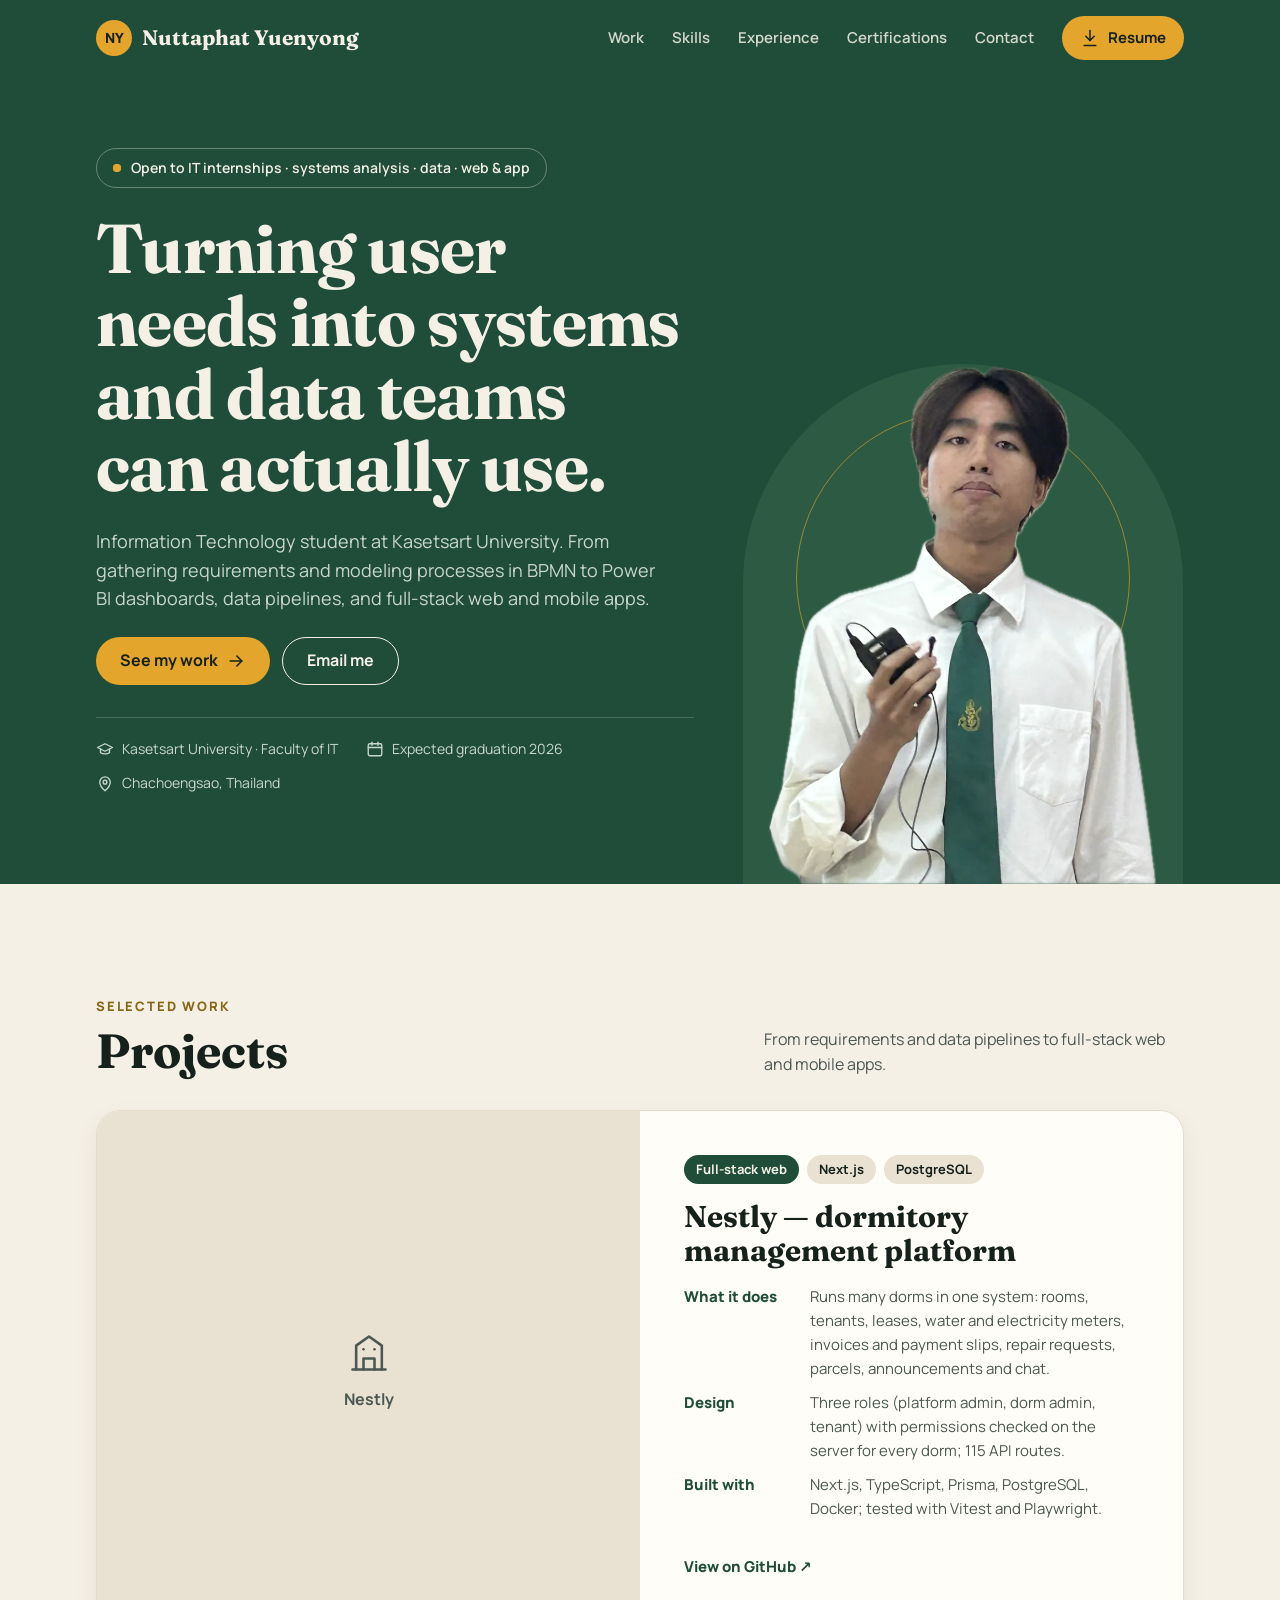
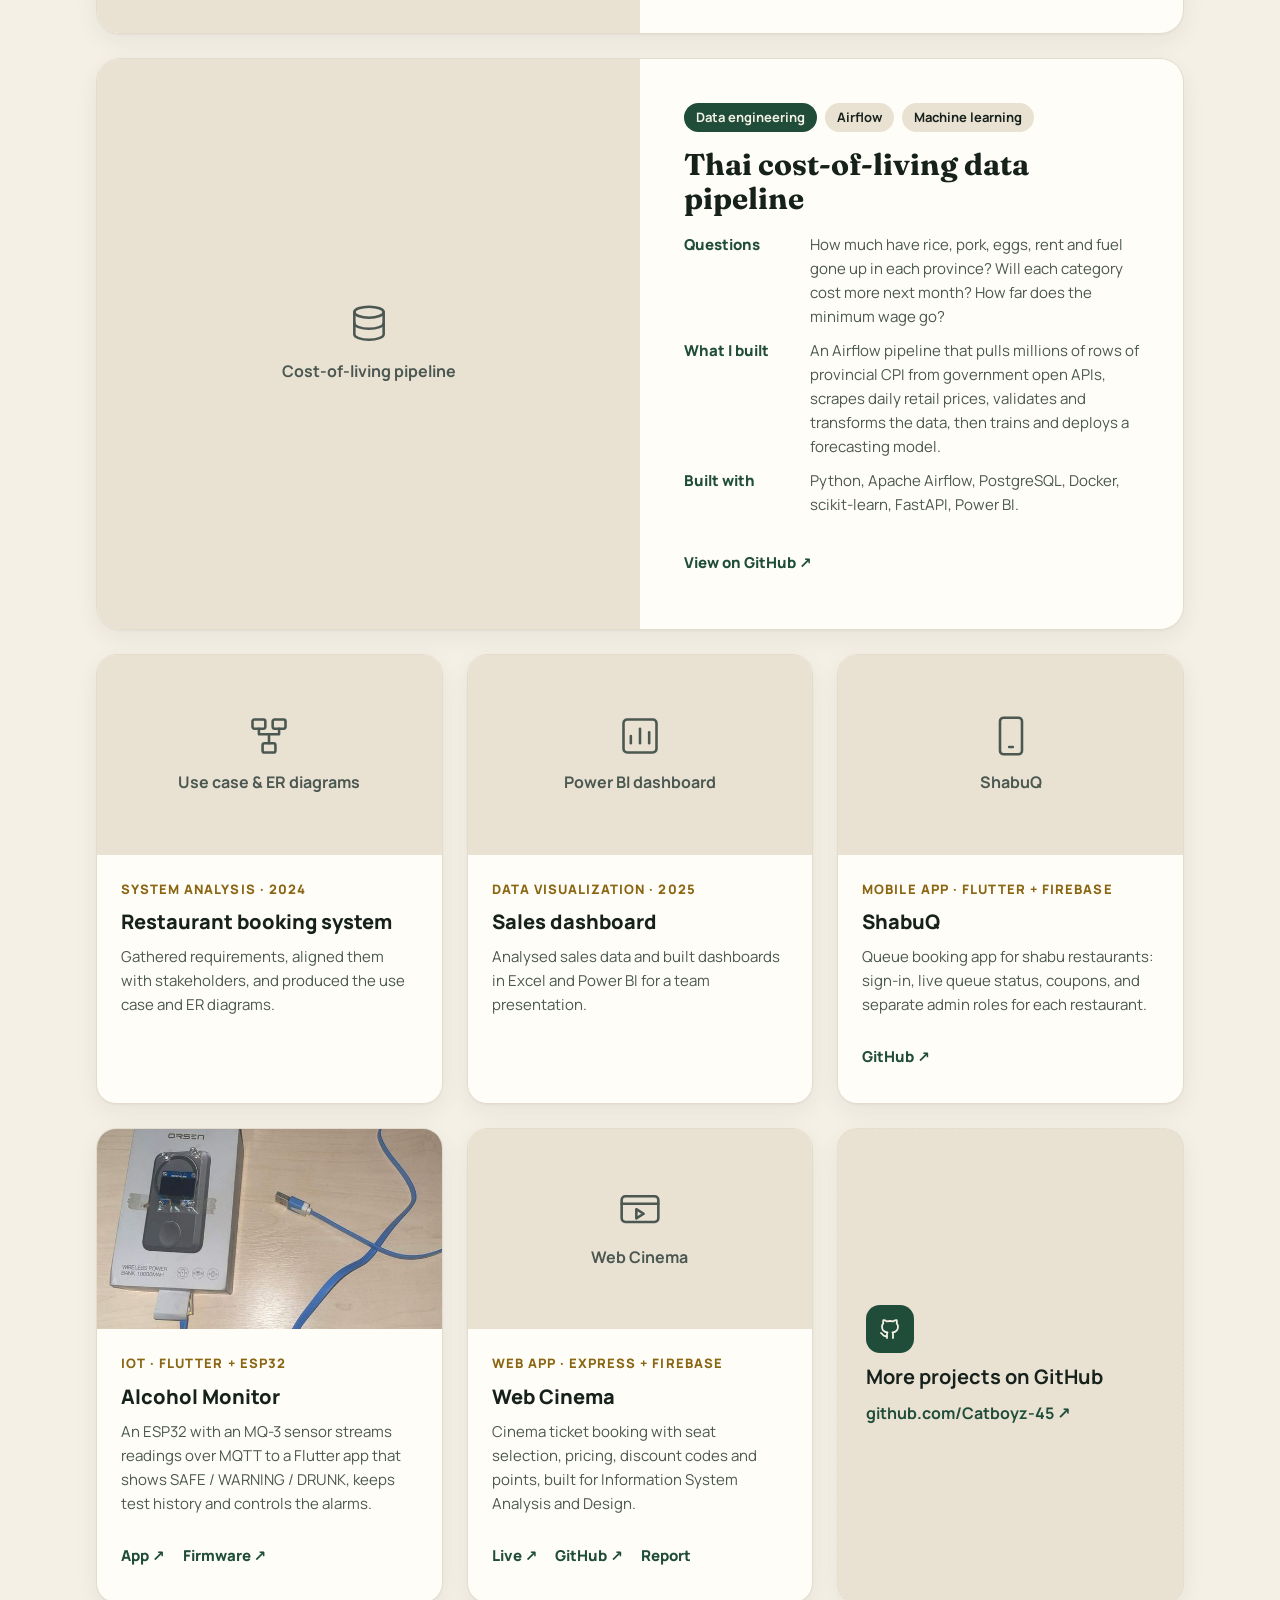
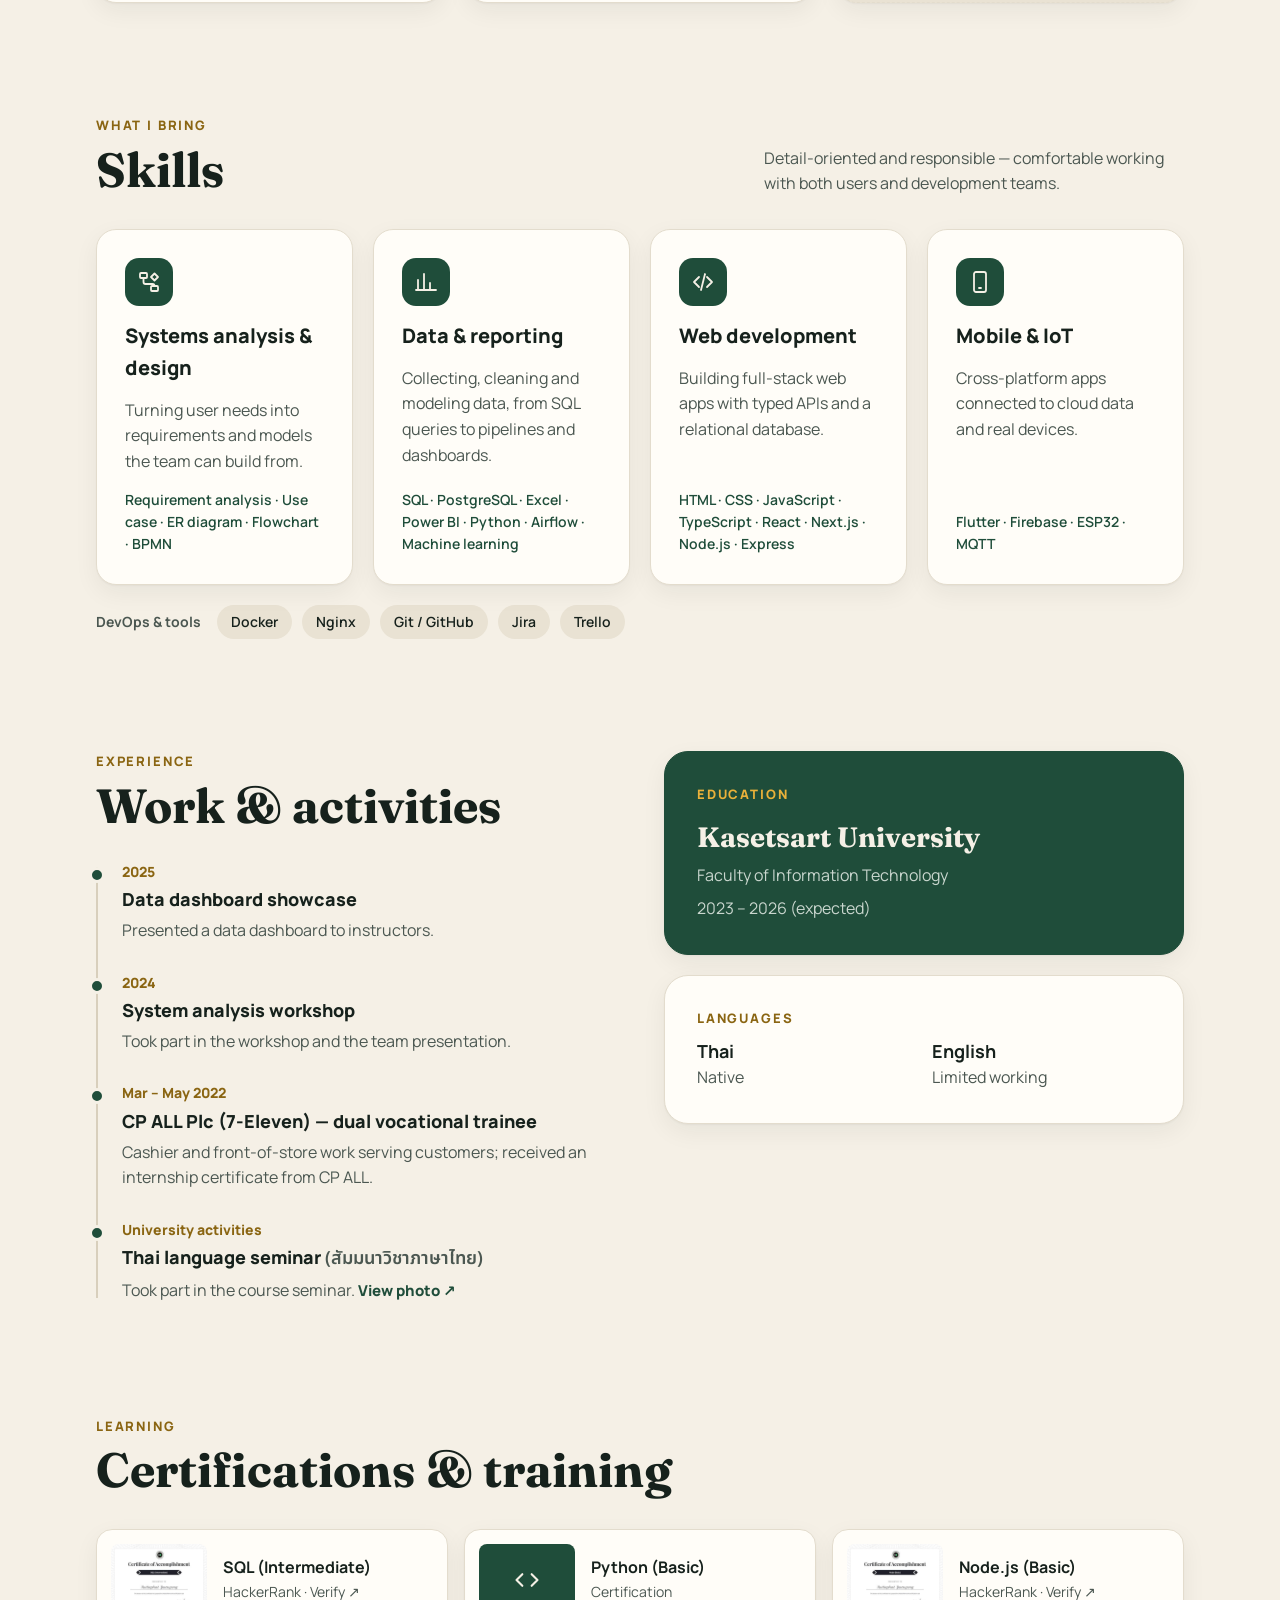
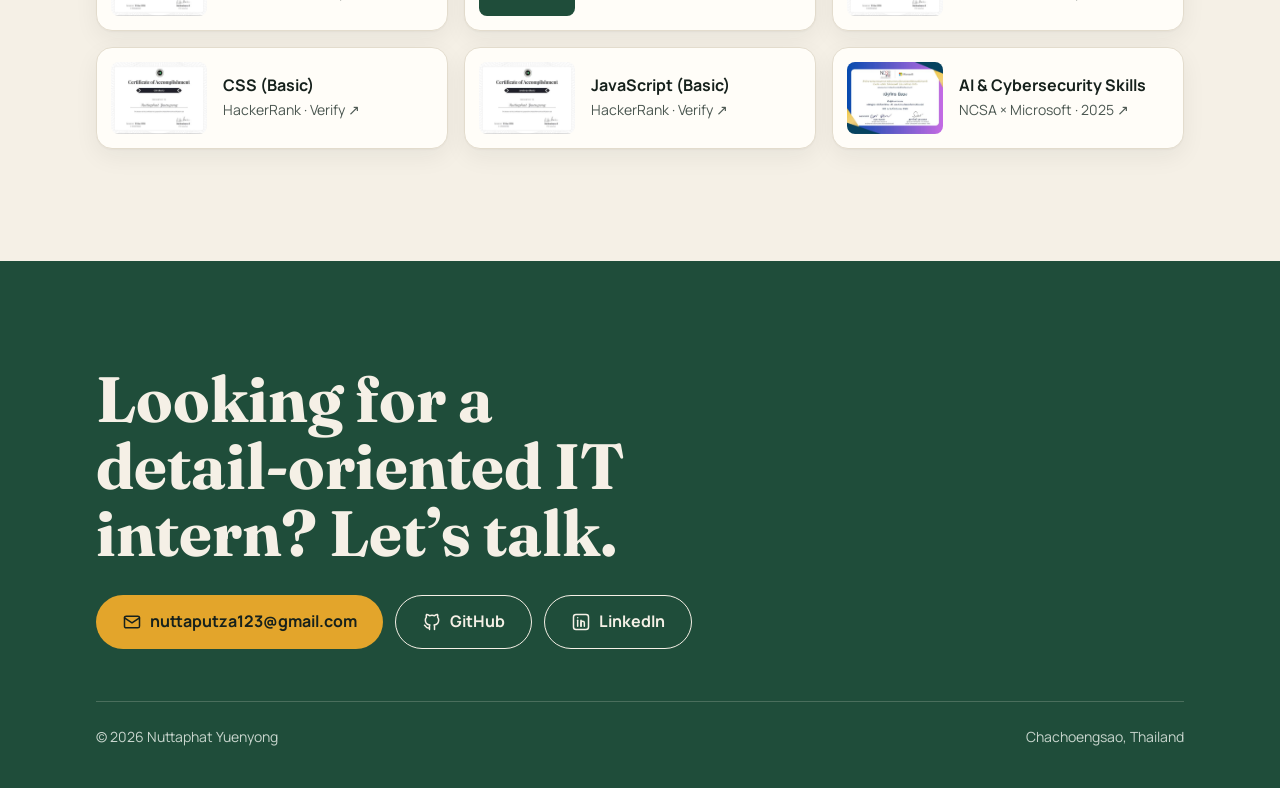
==== index.html @ b4c2b75c "Tighten activities and compact project cards on mobile - Remove the vague "Team data & reporting" ti" ====
<!DOCTYPE html>
<html lang="en">
  <head>
    <meta charset="UTF-8" />
    <meta name="viewport" content="width=device-width, initial-scale=1.0" />
    <title>Nuttaphat Yuenyong — IT Portfolio: Systems Analysis, Data, Web &amp; App</title>
    <meta
      name="description"
      content="Portfolio of Nuttaphat Yuenyong, Information Technology student at Kasetsart University open to IT internships and roles in systems analysis, data, and web and app development."
    />
    <meta property="og:title" content="Nuttaphat Yuenyong — IT Portfolio: Systems Analysis, Data, Web &amp; App" />
    <meta
      property="og:description"
      content="IT student at Kasetsart University. Requirements and BPMN, Power BI and data pipelines, and full-stack web and mobile apps."
    />
    <meta property="og:type" content="website" />
    <meta property="og:url" content="https://flame123-np.github.io/Portfolio/" />
    <meta name="theme-color" content="#1F4D3A" />
    <link rel="icon" href="images/favicon.svg" type="image/svg+xml" />
    <link rel="preconnect" href="https://fonts.googleapis.com" />
    <link rel="preconnect" href="https://fonts.gstatic.com" crossorigin />
    <link
      href="https://fonts.googleapis.com/css2?family=Fraunces:opsz,wght@9..144,500;9..144,700&family=Manrope:wght@400;500;600;700;800&family=Noto+Sans+Thai:wght@400;600&display=swap"
      rel="stylesheet"
    />
    <link rel="stylesheet" href="styles.css" />
    <script>
      document.documentElement.classList.add('js');
    </script>
  </head>
  <body>
    <a class="skip-link" href="#main">Skip to content</a>
    <div class="scroll-progress" aria-hidden="true"></div>

    <header class="site-header" id="site-header">
      <div class="container header-inner">
        <a class="brand" href="#top" aria-label="Nuttaphat Yuenyong, back to top">
          <span class="brand-mark" aria-hidden="true">NY</span>
          <span class="brand-name">Nuttaphat Yuenyong</span>
        </a>

        <button class="menu-toggle" type="button" aria-expanded="false" aria-controls="site-nav" aria-label="Open menu">
          <span></span><span></span><span></span>
        </button>

        <nav class="site-nav" id="site-nav" aria-label="Main">
          <a href="#work">Work</a>
          <a href="#skills">Skills</a>
          <a href="#experience">Experience</a>
          <a href="#certifications">Certifications</a>
          <a href="#contact">Contact</a>
          <a class="btn btn-gold btn-sm nav-cta" href="resume.html">
            <svg viewBox="0 0 24 24" aria-hidden="true"><path d="M12 3v12" /><path d="m7 10 5 5 5-5" /><path d="M5 21h14" /></svg>
            Resume
          </a>
        </nav>
      </div>
    </header>

    <main id="main">
      <!-- HERO -->
      <section class="hero" id="top">
        <div class="container hero-grid">
          <div class="hero-copy">
            <span class="eyebrow-pill hero-in" style="--d: 0">
              <span class="pulse-dot" aria-hidden="true"></span>
              Open to IT internships · systems analysis · data · web &amp; app
            </span>
            <h1 class="hero-title hero-in" style="--d: 1">Turning user needs into systems and data teams can actually use.</h1>
            <p class="hero-lead hero-in" style="--d: 2">
              Information Technology student at Kasetsart University. From gathering requirements and modeling
              processes in BPMN to Power BI dashboards, data pipelines, and full-stack web and mobile apps.
            </p>
            <div class="hero-actions hero-in" style="--d: 3">
              <a class="btn btn-gold" href="#work">
                See my work
                <svg class="arrow" viewBox="0 0 24 24" aria-hidden="true"><path d="M5 12h14" /><path d="m13 6 6 6-6 6" /></svg>
              </a>
              <a class="btn btn-outline-light" href="mailto:nuttaputza123@gmail.com">Email me</a>
            </div>
            <ul class="hero-facts hero-in" style="--d: 4">
              <li>
                <svg viewBox="0 0 24 24" aria-hidden="true"><path d="M22 10 12 5 2 10l10 5 10-5Z" /><path d="M6 12v5c3 2 9 2 12 0v-5" /></svg>
                Kasetsart University · Faculty of IT
              </li>
              <li>
                <svg viewBox="0 0 24 24" aria-hidden="true"><rect x="3" y="5" width="18" height="16" rx="2" /><path d="M3 10h18" /><path d="M8 3v4" /><path d="M16 3v4" /></svg>
                Expected graduation 2026
              </li>
              <li>
                <svg viewBox="0 0 24 24" aria-hidden="true"><path d="M12 21s-7-6.2-7-11.5A7 7 0 0 1 19 9.5C19 14.8 12 21 12 21Z" /><circle cx="12" cy="9.5" r="2.5" /></svg>
                Chachoengsao, Thailand
              </li>
            </ul>
          </div>

          <div class="hero-portrait hero-in" style="--d: 2">
            <span class="portrait-ring" aria-hidden="true"></span>
            <img
              src="images/portrait-cutout.webp"
              alt="Portrait of Nuttaphat Yuenyong"
              width="700"
              height="937"
              fetchpriority="high"
            />
          </div>
        </div>
      </section>

      <!-- WORK -->
      <section class="section" id="work">
        <div class="container">
          <div class="section-head" data-reveal>
            <div>
              <p class="eyebrow">Selected work</p>
              <h2>Projects</h2>
            </div>
            <p class="section-note">From requirements and data pipelines to full-stack web and mobile apps.</p>
          </div>

          <div class="work-list">
            <article class="card case-card" data-reveal>
              <!-- TODO: replace this placeholder with a screenshot of Nestly -->
              <div class="case-media media-placeholder">
                <svg viewBox="0 0 24 24" aria-hidden="true"><path d="M3 21h18" /><path d="M5 21V8l7-5 7 5v13" /><path d="M9 21v-6h6v6" /><path d="M9 10h.01" /><path d="M15 10h.01" /></svg>
                <span>Nestly</span>
              </div>
              <div class="case-body">
                <div class="tag-row">
                  <span class="tag tag-dark">Full-stack web</span>
                  <span class="tag">Next.js</span>
                  <span class="tag">PostgreSQL</span>
                </div>
                <h3>Nestly — dormitory management platform</h3>
                <dl class="case-facts">
                  <dt>What it does</dt>
                  <dd>Runs many dorms in one system: rooms, tenants, leases, water and electricity meters, invoices and payment slips, repair requests, parcels, announcements and chat.</dd>
                  <dt>Design</dt>
                  <dd>Three roles (platform admin, dorm admin, tenant) with permissions checked on the server for every dorm; 115 API routes.</dd>
                  <dt>Built with</dt>
                  <dd>Next.js, TypeScript, Prisma, PostgreSQL, Docker; tested with Vitest and Playwright.</dd>
                </dl>
                <div class="link-row">
                  <a class="text-link" href="https://github.com/Catboyz-45/it-project" target="_blank" rel="noopener">View on GitHub ↗</a>
                </div>
              </div>
            </article>

            <article class="card case-card" data-reveal>
              <!-- TODO: replace this placeholder with a screenshot of the dashboard or the Airflow DAG -->
              <div class="case-media media-placeholder">
                <svg viewBox="0 0 24 24" aria-hidden="true"><ellipse cx="12" cy="5" rx="8" ry="3" /><path d="M4 5v6c0 1.7 3.6 3 8 3s8-1.3 8-3V5" /><path d="M4 11v6c0 1.7 3.6 3 8 3s8-1.3 8-3v-6" /></svg>
                <span>Cost-of-living pipeline</span>
              </div>
              <div class="case-body">
                <div class="tag-row">
                  <span class="tag tag-dark">Data engineering</span>
                  <span class="tag">Airflow</span>
                  <span class="tag">Machine learning</span>
                </div>
                <h3>Thai cost-of-living data pipeline</h3>
                <dl class="case-facts">
                  <dt>Questions</dt>
                  <dd>How much have rice, pork, eggs, rent and fuel gone up in each province? Will each category cost more next month? How far does the minimum wage go?</dd>
                  <dt>What I built</dt>
                  <dd>An Airflow pipeline that pulls millions of rows of provincial CPI from government open APIs, scrapes daily retail prices, validates and transforms the data, then trains and deploys a forecasting model.</dd>
                  <dt>Built with</dt>
                  <dd>Python, Apache Airflow, PostgreSQL, Docker, scikit-learn, FastAPI, Power BI.</dd>
                </dl>
                <div class="link-row">
                  <a class="text-link" href="https://github.com/Catboyz-45/cost-of-living-pipeline" target="_blank" rel="noopener">View on GitHub ↗</a>
                </div>
              </div>
            </article>

            <div class="project-grid" data-stagger>
              <article class="card project-card" data-reveal>
                <!-- TODO: replace with an image of the use case and ER diagrams -->
                <div class="project-media media-placeholder">
                  <svg viewBox="0 0 24 24" aria-hidden="true"><rect x="3" y="3" width="7" height="5" rx="1" /><rect x="14" y="3" width="7" height="5" rx="1" /><rect x="8.5" y="16" width="7" height="5" rx="1" /><path d="M6.5 8v3h11V8" /><path d="M12 11v5" /></svg>
                  <span>Use case &amp; ER diagrams</span>
                </div>
                <div class="project-body">
                  <p class="kicker">System analysis · 2024</p>
                  <h3>Restaurant booking system</h3>
                  <p>Gathered requirements, aligned them with stakeholders, and produced the use case and ER diagrams.</p>
                </div>
              </article>

              <article class="card project-card" data-reveal>
                <!-- TODO: replace with a screenshot of the Power BI dashboard -->
                <div class="project-media media-placeholder">
                  <svg viewBox="0 0 24 24" aria-hidden="true"><rect x="3" y="3" width="18" height="18" rx="2" /><path d="M7 16v-4" /><path d="M12 16V8" /><path d="M17 16v-6" /></svg>
                  <span>Power BI dashboard</span>
                </div>
                <div class="project-body">
                  <p class="kicker">Data visualization · 2025</p>
                  <h3>Sales dashboard</h3>
                  <p>Analysed sales data and built dashboards in Excel and Power BI for a team presentation.</p>
                </div>
              </article>

              <article class="card project-card" data-reveal>
                <!-- TODO: replace with a screenshot of the ShabuQ app -->
                <div class="project-media media-placeholder">
                  <svg viewBox="0 0 24 24" aria-hidden="true"><rect x="6" y="2" width="12" height="20" rx="2" /><path d="M11 18h2" /></svg>
                  <span>ShabuQ</span>
                </div>
                <div class="project-body">
                  <p class="kicker">Mobile app · Flutter + Firebase</p>
                  <h3>ShabuQ</h3>
                  <p>Queue booking app for shabu restaurants: sign-in, live queue status, coupons, and separate admin roles for each restaurant.</p>
                  <div class="link-row">
                    <a class="text-link" href="https://github.com/Catboyz-45/shabuq-flutter" target="_blank" rel="noopener">GitHub ↗</a>
                  </div>
                </div>
              </article>

              <article class="card project-card" data-reveal>
                <div class="project-media">
                  <img src="images/iot.jpg" alt="Alcohol Monitor device with ESP32 and MQ-3 sensor" width="640" height="853" loading="lazy" />
                </div>
                <div class="project-body">
                  <p class="kicker">IoT · Flutter + ESP32</p>
                  <h3>Alcohol Monitor</h3>
                  <p>An ESP32 with an MQ-3 sensor streams readings over MQTT to a Flutter app that shows SAFE / WARNING / DRUNK, keeps test history and controls the alarms.</p>
                  <div class="link-row">
                    <a class="text-link" href="https://github.com/Catboyz-45/alcohol-monitor-app" target="_blank" rel="noopener">App ↗</a>
                    <a class="text-link" href="https://github.com/Catboyz-45/alcohol-monitor-firmware" target="_blank" rel="noopener">Firmware ↗</a>
                  </div>
                </div>
              </article>

              <article class="card project-card" data-reveal>
                <!-- TODO: replace with a screenshot of Web Cinema -->
                <div class="project-media media-placeholder">
                  <svg viewBox="0 0 24 24" aria-hidden="true"><rect x="2" y="4" width="20" height="14" rx="2" /><path d="M2 8h20" /><path d="M10 11l4 2.5-4 2.5Z" /></svg>
                  <span>Web Cinema</span>
                </div>
                <div class="project-body">
                  <p class="kicker">Web app · Express + Firebase</p>
                  <h3>Web Cinema</h3>
                  <p>Cinema ticket booking with seat selection, pricing, discount codes and points, built for Information System Analysis and Design.</p>
                  <div class="link-row">
                    <a class="text-link" href="https://flame123-np.github.io/web_cinema/" target="_blank" rel="noopener">Live ↗</a>
                    <a class="text-link" href="https://github.com/Catboyz-45/cinema-booking" target="_blank" rel="noopener">GitHub ↗</a>
                    <a class="text-link" href="35-ณัฐภัทร-ระบบซื้อตั๋วภาพยนตร์ออนไลน์.pdf" target="_blank" rel="noopener">Report</a>
                  </div>
                </div>
              </article>

              <a class="card project-card more-card" href="https://github.com/Catboyz-45" target="_blank" rel="noopener" data-reveal>
                <span class="more-icon" aria-hidden="true">
                  <svg viewBox="0 0 24 24"><path d="M9 19c-4.3 1.4-4.3-2.5-6-3m12 5v-3.5c0-1 .1-1.4-.5-2 2.8-.3 5.5-1.4 5.5-6a4.6 4.6 0 0 0-1.3-3.2 4.2 4.2 0 0 0-.1-3.2s-1.1-.3-3.5 1.3a12.3 12.3 0 0 0-6.2 0C6.5 2.8 5.4 3.1 5.4 3.1a4.2 4.2 0 0 0-.1 3.2A4.6 4.6 0 0 0 4 9.5c0 4.6 2.7 5.7 5.5 6-.6.6-.6 1.2-.5 2V21" /></svg>
                </span>
                <strong>More projects on GitHub</strong>
                <span>github.com/Catboyz-45 ↗</span>
              </a>
            </div>
          </div>
        </div>
      </section>

      <!-- SKILLS -->
      <section class="section" id="skills">
        <div class="container">
          <div class="section-head" data-reveal>
            <div>
              <p class="eyebrow">What I bring</p>
              <h2>Skills</h2>
            </div>
            <p class="section-note">Detail-oriented and responsible — comfortable working with both users and development teams.</p>
          </div>

          <div class="skill-grid" data-stagger>
            <article class="card skill-card" data-reveal>
              <span class="icon-tile" aria-hidden="true">
                <svg viewBox="0 0 24 24"><rect x="3" y="3" width="7" height="5" rx="1" /><rect x="14" y="16" width="7" height="5" rx="1" /><path d="M6.5 8v4a2 2 0 0 0 2 2h7a2 2 0 0 1 2 2" /><path d="M17.5 3.5 21 7l-3.5 3.5L14 7Z" /></svg>
              </span>
              <h3>Systems analysis &amp; design</h3>
              <p>Turning user needs into requirements and models the team can build from.</p>
              <p class="skill-tools">Requirement analysis · Use case · ER diagram · Flowchart · BPMN</p>
            </article>
            <article class="card skill-card" data-reveal>
              <span class="icon-tile" aria-hidden="true">
                <svg viewBox="0 0 24 24"><path d="M4 20V10" /><path d="M10 20V4" /><path d="M16 20v-7" /><path d="M22 20H2" /></svg>
              </span>
              <h3>Data &amp; reporting</h3>
              <p>Collecting, cleaning and modeling data, from SQL queries to pipelines and dashboards.</p>
              <p class="skill-tools">SQL · PostgreSQL · Excel · Power BI · Python · Airflow · Machine learning</p>
            </article>
            <article class="card skill-card" data-reveal>
              <span class="icon-tile" aria-hidden="true">
                <svg viewBox="0 0 24 24"><path d="m8 7-5 5 5 5" /><path d="m16 7 5 5-5 5" /><path d="m14 4-4 16" /></svg>
              </span>
              <h3>Web development</h3>
              <p>Building full-stack web apps with typed APIs and a relational database.</p>
              <p class="skill-tools">HTML · CSS · JavaScript · TypeScript · React · Next.js · Node.js · Express</p>
            </article>
            <article class="card skill-card" data-reveal>
              <span class="icon-tile" aria-hidden="true">
                <svg viewBox="0 0 24 24"><rect x="6" y="2" width="12" height="20" rx="2" /><path d="M11 18h2" /></svg>
              </span>
              <h3>Mobile &amp; IoT</h3>
              <p>Cross-platform apps connected to cloud data and real devices.</p>
              <p class="skill-tools">Flutter · Firebase · ESP32 · MQTT</p>
            </article>
          </div>

          <div class="chip-row" data-reveal>
            <span class="chip-label">DevOps &amp; tools</span>
            <span class="chip">Docker</span>
            <span class="chip">Nginx</span>
            <span class="chip">Git / GitHub</span>
            <span class="chip">Jira</span>
            <span class="chip">Trello</span>
          </div>
        </div>
      </section>

      <!-- EXPERIENCE -->
      <section class="section" id="experience">
        <div class="container two-col">
          <div data-reveal>
            <p class="eyebrow">Experience</p>
            <h2>Work &amp; activities</h2>
            <ol class="timeline" data-stagger>
              <li data-reveal>
                <p class="timeline-year">2025</p>
                <h3>Data dashboard showcase</h3>
                <p>Presented a data dashboard to instructors.</p>
              </li>
              <li data-reveal>
                <p class="timeline-year">2024</p>
                <h3>System analysis workshop</h3>
                <p>Took part in the workshop and the team presentation.</p>
              </li>
              <li data-reveal>
                <p class="timeline-year">Mar – May 2022</p>
                <h3>CP ALL Plc (7-Eleven) — dual vocational trainee</h3>
                <p>Cashier and front-of-store work serving customers; received an internship certificate from CP ALL.</p>
              </li>
              <li data-reveal>
                <p class="timeline-year">University activities</p>
                <h3>Thai language seminar <span lang="th" class="th">(สัมมนาวิชาภาษาไทย)</span></h3>
                <p>Took part in the course seminar. <a class="text-link" href="summana.jpg" target="_blank" rel="noopener">View photo ↗</a></p>
              </li>
            </ol>
          </div>

          <div class="side-stack" data-stagger>
            <article class="card card-dark" data-reveal>
              <p class="eyebrow eyebrow-light">Education</p>
              <h3 class="serif">Kasetsart University</h3>
              <p>Faculty of Information Technology</p>
              <p>2023 – 2026 (expected)</p>
            </article>
            <article class="card lang-card" data-reveal>
              <p class="eyebrow">Languages</p>
              <div class="lang-grid">
                <div><strong>Thai</strong><span>Native</span></div>
                <div><strong>English</strong><span>Limited working</span></div>
              </div>
            </article>
          </div>
        </div>
      </section>

      <!-- CERTIFICATIONS -->
      <section class="section section-last" id="certifications">
        <div class="container">
          <div class="section-head" data-reveal>
            <div>
              <p class="eyebrow">Learning</p>
              <h2>Certifications &amp; training</h2>
            </div>
          </div>
          <div class="cert-grid" data-stagger>
            <a class="card cert" href="https://www.hackerrank.com/certificates/7e9e66ba604c" target="_blank" rel="noopener" data-reveal>
              <img src="images/cert1.jpg" alt="" width="400" height="300" loading="lazy" />
              <span><strong>SQL (Intermediate)</strong><span>HackerRank · Verify ↗</span></span>
            </a>
            <!-- TODO: add the Python (Basic) certificate link and image once available -->
            <div class="card cert" data-reveal>
              <span class="cert-icon" aria-hidden="true">
                <svg viewBox="0 0 24 24"><path d="m8 7-5 5 5 5" /><path d="m16 7 5 5-5 5" /></svg>
              </span>
              <span><strong>Python (Basic)</strong><span>Certification</span></span>
            </div>
            <a class="card cert" href="https://www.hackerrank.com/certificates/e20fbc68e34d" target="_blank" rel="noopener" data-reveal>
              <img src="images/cert2.jpg" alt="" width="400" height="300" loading="lazy" />
              <span><strong>Node.js (Basic)</strong><span>HackerRank · Verify ↗</span></span>
            </a>
            <a class="card cert" href="https://www.hackerrank.com/certificates/81c947c89300" target="_blank" rel="noopener" data-reveal>
              <img src="images/cert3.jpg" alt="" width="400" height="300" loading="lazy" />
              <span><strong>CSS (Basic)</strong><span>HackerRank · Verify ↗</span></span>
            </a>
            <a class="card cert" href="https://www.hackerrank.com/certificates/27699dcb1788" target="_blank" rel="noopener" data-reveal>
              <img src="images/cert4.jpg" alt="" width="400" height="300" loading="lazy" />
              <span><strong>JavaScript (Basic)</strong><span>HackerRank · Verify ↗</span></span>
            </a>
            <a class="card cert" href="อบรมai.pdf" target="_blank" rel="noopener" data-reveal>
              <img src="images/cert-ai.jpg" alt="" width="480" height="339" loading="lazy" />
              <span><strong>AI &amp; Cybersecurity Skills</strong><span>NCSA × Microsoft · 2025 ↗</span></span>
            </a>
          </div>
        </div>
      </section>

      <!-- CONTACT -->
      <section class="contact" id="contact">
        <div class="container contact-inner">
          <h2 data-reveal>Looking for a detail-oriented IT intern? Let’s talk.</h2>
          <div class="contact-actions" data-reveal>
            <a class="btn btn-gold btn-lg" href="mailto:nuttaputza123@gmail.com">
              <svg viewBox="0 0 24 24" aria-hidden="true"><rect x="3" y="5" width="18" height="14" rx="2" /><path d="m3 7 9 6 9-6" /></svg>
              nuttaputza123@gmail.com
            </a>
            <a class="btn btn-outline-light btn-lg" href="https://github.com/Catboyz-45" target="_blank" rel="noopener">
              <svg viewBox="0 0 24 24" aria-hidden="true"><path d="M9 19c-4.3 1.4-4.3-2.5-6-3m12 5v-3.5c0-1 .1-1.4-.5-2 2.8-.3 5.5-1.4 5.5-6a4.6 4.6 0 0 0-1.3-3.2 4.2 4.2 0 0 0-.1-3.2s-1.1-.3-3.5 1.3a12.3 12.3 0 0 0-6.2 0C6.5 2.8 5.4 3.1 5.4 3.1a4.2 4.2 0 0 0-.1 3.2A4.6 4.6 0 0 0 4 9.5c0 4.6 2.7 5.7 5.5 6-.6.6-.6 1.2-.5 2V21" /></svg>
              GitHub
            </a>
            <a class="btn btn-outline-light btn-lg" href="https://www.linkedin.com/in/nuttaphat-yuenyong" target="_blank" rel="noopener">
              <svg viewBox="0 0 24 24" aria-hidden="true"><rect x="3" y="3" width="18" height="18" rx="3" /><path d="M8 10v7" /><path d="M8 7v.01" /><path d="M12 17v-4a2 2 0 0 1 4 0v4" /><path d="M12 10v7" /></svg>
              LinkedIn
            </a>
          </div>
          <div class="footer-row">
            <span>© 2026 Nuttaphat Yuenyong</span>
            <span>Chachoengsao, Thailand</span>
          </div>
        </div>
      </section>
    </main>

    <a class="to-top" href="#top" aria-label="Back to top">
      <svg viewBox="0 0 24 24" aria-hidden="true"><path d="M12 19V5" /><path d="m5 12 7-7 7 7" /></svg>
    </a>

    <script src="script.js"></script>
  </body>
</html>
---- styles.css ----
:root {
  --green-900: #173b2d;
  --green-800: #1f4d3a;
  --green-700: #2c5a43;
  --cream: #f5f0e6;
  --cream-deep: #e9e2d3;
  --paper: #fffdf8;
  --line: #e3dccd;
  --ink: #16211c;
  --muted: #4b5751;
  --on-green-muted: #c9d6ce;
  --gold: #e3a52b;
  --gold-on-green: #eab13a;
  --gold-on-cream: #8a6512;

  --radius-lg: 24px;
  --radius-md: 20px;
  --radius-sm: 16px;
  --shadow-soft: 0 1px 2px rgba(22, 33, 28, 0.04), 0 8px 24px rgba(22, 33, 28, 0.06);
  --shadow-lift: 0 2px 4px rgba(22, 33, 28, 0.06), 0 18px 40px rgba(22, 33, 28, 0.12);

  --ease-out: cubic-bezier(0.2, 0.7, 0.2, 1);
  --ease-spring: cubic-bezier(0.34, 1.4, 0.64, 1);
  --header-h: 76px;
}

*,
*::before,
*::after {
  box-sizing: border-box;
}

html {
  scroll-behavior: smooth;
  scroll-padding-top: calc(var(--header-h) + 12px);
  -webkit-text-size-adjust: 100%;
}

body {
  margin: 0;
  font-family: "Manrope", "Noto Sans Thai", system-ui, sans-serif;
  font-size: 16px;
  line-height: 1.6;
  color: var(--ink);
  background: var(--cream);
  -webkit-font-smoothing: antialiased;
}

img {
  max-width: 100%;
  display: block;
}

a {
  color: inherit;
}

h1,
h2,
h3 {
  margin: 0;
}

p {
  margin: 0;
}

svg {
  width: 20px;
  height: 20px;
  fill: none;
  stroke: currentColor;
  stroke-width: 1.8;
  stroke-linecap: round;
  stroke-linejoin: round;
  flex-shrink: 0;
}

:focus-visible {
  outline: 3px solid var(--gold);
  outline-offset: 3px;
  border-radius: 6px;
}

.th {
  font-family: "Noto Sans Thai", "Manrope", sans-serif;
  font-weight: 600;
  color: var(--muted);
}

.container {
  width: 100%;
  max-width: 1200px;
  margin: 0 auto;
  padding-inline: clamp(20px, 5vw, 56px);
}

.skip-link {
  position: absolute;
  left: 16px;
  top: -60px;
  z-index: 100;
  padding: 10px 16px;
  border-radius: 999px;
  background: var(--gold);
  color: var(--ink);
  font-weight: 700;
  text-decoration: none;
  transition: top 200ms var(--ease-out);
}

.skip-link:focus {
  top: 12px;
}

/* ---------- Scroll progress ---------- */

.scroll-progress {
  position: fixed;
  inset: 0 0 auto 0;
  height: 3px;
  z-index: 60;
  background: var(--gold);
  transform-origin: 0 50%;
  transform: scaleX(var(--progress, 0));
  pointer-events: none;
}

/* ---------- Header ---------- */

.site-header {
  position: sticky;
  top: 0;
  z-index: 50;
  background: var(--green-800);
  color: var(--cream);
  transition: background-color 300ms ease, box-shadow 300ms ease;
}

.site-header.is-scrolled {
  background: rgba(31, 77, 58, 0.92);
  backdrop-filter: saturate(140%) blur(10px);
  -webkit-backdrop-filter: saturate(140%) blur(10px);
  box-shadow: 0 8px 24px rgba(10, 25, 18, 0.18);
}

.header-inner {
  display: flex;
  align-items: center;
  gap: 24px;
  min-height: var(--header-h);
  transition: min-height 300ms var(--ease-out);
}

.site-header.is-scrolled .header-inner {
  min-height: 64px;
}

.brand {
  display: inline-flex;
  align-items: center;
  gap: 10px;
  text-decoration: none;
  font-family: "Fraunces", Georgia, serif;
  font-size: 21px;
  font-weight: 700;
  color: var(--cream);
}

.brand-mark {
  width: 36px;
  height: 36px;
  border-radius: 50%;
  display: inline-flex;
  align-items: center;
  justify-content: center;
  background: var(--gold);
  color: var(--ink);
  font-family: "Manrope", sans-serif;
  font-size: 14px;
  font-weight: 800;
  transition: transform 500ms var(--ease-spring);
}

.brand:hover .brand-mark {
  transform: rotate(-12deg) scale(1.06);
}

.site-nav {
  margin-left: auto;
  display: flex;
  align-items: center;
  gap: 28px;
  font-size: 15px;
  font-weight: 600;
}

.site-nav a:not(.btn) {
  position: relative;
  padding: 10px 0;
  text-decoration: none;
  color: var(--cream);
  opacity: 0.85;
  transition: opacity 200ms ease;
}

.site-nav a:not(.btn)::after {
  content: "";
  position: absolute;
  left: 0;
  right: 0;
  bottom: 4px;
  height: 2px;
  border-radius: 2px;
  background: var(--gold);
  transform: scaleX(0);
  transform-origin: right;
  transition: transform 350ms var(--ease-out);
}

.site-nav a:not(.btn):hover,
.site-nav a:not(.btn).is-active {
  opacity: 1;
}

.site-nav a:not(.btn):hover::after,
.site-nav a:not(.btn).is-active::after {
  transform: scaleX(1);
  transform-origin: left;
}

.menu-toggle {
  display: none;
  margin-left: auto;
  width: 44px;
  height: 44px;
  border: 0;
  border-radius: 12px;
  background: transparent;
  color: var(--cream);
  cursor: pointer;
  position: relative;
}

.menu-toggle span {
  position: absolute;
  left: 11px;
  right: 11px;
  height: 2px;
  border-radius: 2px;
  background: currentColor;
  transition: transform 350ms var(--ease-out), opacity 200ms ease;
}

.menu-toggle span:nth-child(1) {
  top: 15px;
}
.menu-toggle span:nth-child(2) {
  top: 21px;
}
.menu-toggle span:nth-child(3) {
  top: 27px;
}

.menu-toggle[aria-expanded="true"] span:nth-child(1) {
  transform: translateY(6px) rotate(45deg);
}
.menu-toggle[aria-expanded="true"] span:nth-child(2) {
  opacity: 0;
  transform: scaleX(0.3);
}
.menu-toggle[aria-expanded="true"] span:nth-child(3) {
  transform: translateY(-6px) rotate(-45deg);
}

/* ---------- Buttons ---------- */

.btn {
  display: inline-flex;
  align-items: center;
  justify-content: center;
  gap: 8px;
  min-height: 48px;
  padding: 0 24px;
  border-radius: 999px;
  font-weight: 700;
  font-size: 16px;
  text-decoration: none;
  white-space: nowrap;
  transition: transform 300ms var(--ease-spring), box-shadow 300ms ease, background-color 200ms ease,
    color 200ms ease;
}

.btn:hover {
  transform: translateY(-2px);
}

.btn:active {
  transform: translateY(0) scale(0.98);
  transition-duration: 100ms;
}

.btn .arrow {
  transition: transform 300ms var(--ease-out);
}

.btn:hover .arrow {
  transform: translateX(4px);
}

.btn-sm {
  min-height: 44px;
  padding: 0 18px;
  font-size: 15px;
}

.btn-lg {
  min-height: 54px;
  padding: 0 26px;
}

.btn-gold {
  background: var(--gold);
  color: var(--ink);
}

.btn-gold:hover {
  box-shadow: 0 10px 24px rgba(227, 165, 43, 0.35);
}

.btn-outline-light {
  border: 1.5px solid var(--cream);
  color: var(--cream);
}

.btn-outline-light:hover {
  background: var(--cream);
  color: var(--green-800);
}

/* ---------- Hero ---------- */

.hero {
  background: var(--green-800);
  color: var(--cream);
  overflow: hidden;
}

.hero-grid {
  display: grid;
  grid-template-columns: minmax(0, 1.15fr) minmax(0, 0.85fr);
  gap: 48px;
  align-items: end;
  padding-top: clamp(32px, 6vw, 72px);
}

.hero-copy {
  display: flex;
  flex-direction: column;
  gap: 24px;
  padding-bottom: clamp(40px, 7vw, 96px);
}

.eyebrow-pill {
  align-self: flex-start;
  display: inline-flex;
  align-items: center;
  gap: 10px;
  padding: 8px 16px;
  border: 1px solid rgba(245, 240, 230, 0.35);
  border-radius: 999px;
  font-size: 14px;
  font-weight: 600;
}

.pulse-dot {
  position: relative;
  width: 8px;
  height: 8px;
  border-radius: 50%;
  background: var(--gold);
}

.pulse-dot::after {
  content: "";
  position: absolute;
  inset: 0;
  border-radius: 50%;
  background: var(--gold);
  animation: pulse 2.2s ease-out infinite;
}

.hero-title {
  font-family: "Fraunces", Georgia, serif;
  font-weight: 700;
  font-size: clamp(40px, 5.4vw, 72px);
  line-height: 1.05;
  letter-spacing: -0.01em;
  text-wrap: balance;
}

.hero-lead {
  max-width: 560px;
  font-size: 18px;
  color: var(--on-green-muted);
}

.hero-actions {
  display: flex;
  flex-wrap: wrap;
  gap: 12px;
}

.hero-facts {
  list-style: none;
  margin: 8px 0 0;
  padding: 20px 0 0;
  border-top: 1px solid rgba(245, 240, 230, 0.2);
  display: flex;
  flex-wrap: wrap;
  gap: 12px 28px;
  font-size: 14px;
  color: var(--on-green-muted);
}

.hero-facts li {
  display: flex;
  align-items: center;
  gap: 8px;
}

.hero-facts svg {
  width: 18px;
  height: 18px;
}

.hero-portrait {
  position: relative;
  justify-self: center;
  width: min(100%, 440px);
  aspect-ratio: 440 / 520;
  border-radius: 220px 220px 0 0;
  background: var(--green-700);
  display: flex;
  align-items: flex-end;
  justify-content: center;
  overflow: hidden;
}

.portrait-ring {
  position: absolute;
  left: 12%;
  right: 12%;
  top: 9%;
  aspect-ratio: 1;
  border-radius: 50%;
  border: 1.5px solid rgba(227, 165, 43, 0.6);
  animation: spin 24s linear infinite;
}

.portrait-ring::after {
  content: "";
  position: absolute;
  top: -6px;
  left: 50%;
  width: 12px;
  height: 12px;
  margin-left: -6px;
  border-radius: 50%;
  background: var(--gold);
  box-shadow: 0 0 0 6px rgba(227, 165, 43, 0.18);
}

.hero-portrait img {
  position: relative;
  width: 88%;
  height: auto;
  will-change: transform;
  transform: translate3d(0, var(--parallax, 0px), 0);
}

/* Hero entrance — runs once on load */
.hero-in {
  animation: rise 900ms var(--ease-out) both;
  animation-delay: calc(var(--d, 0) * 110ms + 80ms);
}

.hero-portrait.hero-in {
  animation-name: rise-portrait;
  animation-duration: 1100ms;
}

/* ---------- Sections ---------- */

.section {
  padding-top: clamp(64px, 9vw, 112px);
}

.section-last {
  padding-bottom: clamp(64px, 9vw, 112px);
}

.section-head {
  display: flex;
  flex-wrap: wrap;
  align-items: flex-end;
  justify-content: space-between;
  gap: 16px;
  margin-bottom: 32px;
}

.section h2 {
  font-family: "Fraunces", Georgia, serif;
  font-weight: 700;
  font-size: clamp(32px, 4vw, 48px);
  line-height: 1.1;
}

.eyebrow {
  margin-bottom: 8px;
  font-size: 13px;
  font-weight: 800;
  letter-spacing: 0.14em;
  text-transform: uppercase;
  color: var(--gold-on-cream);
}

.eyebrow-light {
  color: var(--gold-on-green);
}

.section-note {
  max-width: 420px;
  color: var(--muted);
}

.card {
  background: var(--paper);
  border: 1px solid var(--line);
  border-radius: var(--radius-md);
  box-shadow: var(--shadow-soft);
  transition: translate 450ms var(--ease-out), box-shadow 450ms var(--ease-out), border-color 300ms ease;
}

a.card,
.skill-card,
.project-card,
.case-card {
  will-change: translate;
}

a.card:hover,
.skill-card:hover,
.project-card:hover,
.case-card:hover {
  translate: 0 -6px;
  box-shadow: var(--shadow-lift);
  border-color: #d6ccb6;
}

/* ---------- Skills ---------- */

.skill-grid {
  display: grid;
  grid-template-columns: repeat(4, minmax(0, 1fr));
  gap: 20px;
}

.skill-card {
  padding: 28px;
  display: flex;
  flex-direction: column;
  gap: 14px;
}

.skill-card h3 {
  font-size: 20px;
  font-weight: 800;
}

.skill-card p {
  color: var(--muted);
}

.skill-card .skill-tools {
  margin-top: auto;
  font-size: 14px;
  font-weight: 600;
  color: var(--green-800);
}

.icon-tile {
  width: 48px;
  height: 48px;
  border-radius: 14px;
  background: var(--green-800);
  color: var(--cream);
  display: inline-flex;
  align-items: center;
  justify-content: center;
  transition: transform 500ms var(--ease-spring), background-color 300ms ease;
}

.icon-tile svg {
  width: 24px;
  height: 24px;
}

.skill-card:hover .icon-tile {
  transform: rotate(-8deg) scale(1.08);
  background: var(--green-700);
}

.chip-row {
  margin-top: 20px;
  display: flex;
  flex-wrap: wrap;
  align-items: center;
  gap: 10px;
}

.chip-label {
  margin-right: 6px;
  font-size: 14px;
  font-weight: 700;
  color: var(--muted);
}

.chip {
  padding: 6px 14px;
  border-radius: 999px;
  background: var(--cream-deep);
  font-size: 14px;
  font-weight: 600;
  transition: background-color 200ms ease, color 200ms ease, transform 300ms var(--ease-spring);
}

.chip:hover {
  background: var(--green-800);
  color: var(--cream);
  transform: translateY(-2px);
}

/* ---------- Work ---------- */

.work-list {
  display: flex;
  flex-direction: column;
  gap: 24px;
}

.case-card {
  border-radius: var(--radius-lg);
  overflow: hidden;
  display: grid;
  grid-template-columns: minmax(0, 1fr) minmax(0, 1fr);
}

.media-placeholder {
  background: var(--cream-deep);
  color: var(--muted);
  display: flex;
  flex-direction: column;
  align-items: center;
  justify-content: center;
  gap: 12px;
  padding: 32px;
  font-weight: 700;
  text-align: center;
}

.media-placeholder svg {
  width: 44px;
  height: 44px;
  stroke-width: 1.4;
  transition: transform 600ms var(--ease-spring);
}

.card:hover .media-placeholder svg {
  transform: scale(1.12) rotate(-4deg);
}

.case-media {
  min-height: 320px;
}

.case-body {
  padding: clamp(24px, 4vw, 44px);
  display: flex;
  flex-direction: column;
  gap: 16px;
}

.case-body h3 {
  font-family: "Fraunces", Georgia, serif;
  font-size: 30px;
  line-height: 1.15;
}

.tag-row {
  display: flex;
  flex-wrap: wrap;
  gap: 8px;
  font-size: 13px;
  font-weight: 700;
}

.tag {
  padding: 4px 12px;
  border-radius: 999px;
  background: var(--cream-deep);
}

.tag-dark {
  background: var(--green-800);
  color: var(--cream);
}

.case-facts {
  margin: 0;
  display: grid;
  grid-template-columns: 110px 1fr;
  gap: 10px 16px;
  font-size: 15px;
}

.case-facts dt {
  font-weight: 800;
  color: var(--green-800);
}

.case-facts dd {
  margin: 0;
  color: var(--muted);
}

.project-grid {
  display: grid;
  grid-template-columns: repeat(3, minmax(0, 1fr));
  gap: 24px;
}

.project-card {
  overflow: hidden;
  display: flex;
  flex-direction: column;
}

.project-media {
  height: 200px;
  overflow: hidden;
}

.project-media img {
  width: 100%;
  height: 100%;
  object-fit: cover;
  transition: transform 900ms var(--ease-out);
}

.project-card:hover .project-media img {
  transform: scale(1.06);
}

.more-card {
  padding: 28px;
  justify-content: center;
  align-items: flex-start;
  gap: 8px;
  min-height: 220px;
  text-decoration: none;
  color: var(--ink);
  background: var(--cream-deep);
  border-style: dashed;
}

.more-card strong {
  font-size: 20px;
}

.more-card > span:last-child {
  font-weight: 700;
  color: var(--green-800);
}

.more-icon {
  width: 48px;
  height: 48px;
  border-radius: 14px;
  display: inline-flex;
  align-items: center;
  justify-content: center;
  background: var(--green-800);
  color: var(--cream);
}

.more-icon svg {
  width: 24px;
  height: 24px;
}

.project-body {
  padding: 24px;
  display: flex;
  flex-direction: column;
  gap: 10px;
  flex-grow: 1;
}

.project-body h3 {
  font-size: 20px;
  font-weight: 800;
  line-height: 1.3;
}

.project-body > p:not(.kicker) {
  color: var(--muted);
  font-size: 15px;
}

.kicker {
  font-size: 13px;
  font-weight: 800;
  letter-spacing: 0.08em;
  text-transform: uppercase;
  color: var(--gold-on-cream);
}

.link-row {
  margin-top: auto;
  padding-top: 8px;
  display: flex;
  flex-wrap: wrap;
  gap: 4px 18px;
}

.text-link {
  display: inline-flex;
  align-items: center;
  min-height: 44px;
  font-weight: 800;
  font-size: 15px;
  color: var(--green-800);
  text-decoration: none;
  background: linear-gradient(currentColor, currentColor) 0 calc(100% - 10px) / 0 2px no-repeat;
  transition: background-size 350ms var(--ease-out);
}

.text-link:hover {
  background-size: 100% 2px;
}

/* ---------- Experience ---------- */

.two-col {
  display: grid;
  grid-template-columns: minmax(0, 1fr) minmax(0, 1fr);
  gap: 48px;
}

.two-col h2 {
  margin-bottom: 28px;
}

.timeline {
  list-style: none;
  margin: 0;
  padding: 0 0 0 26px;
  position: relative;
  display: flex;
  flex-direction: column;
  gap: 28px;
}

.timeline::before {
  content: "";
  position: absolute;
  left: 0;
  top: 6px;
  bottom: 6px;
  width: 2px;
  background: #d8cfbc;
  transform-origin: top;
  transform: scaleY(var(--line-progress, 1));
  transition: transform 1200ms var(--ease-out);
}

.timeline li {
  position: relative;
}

.timeline li::before {
  content: "";
  position: absolute;
  left: -33px;
  top: 6px;
  width: 16px;
  height: 16px;
  border-radius: 50%;
  background: var(--green-800);
  border: 3px solid var(--cream);
  box-sizing: border-box;
}

.timeline-year {
  font-size: 14px;
  font-weight: 800;
  color: var(--gold-on-cream);
}

.timeline h3 {
  margin: 2px 0 4px;
  font-size: 18px;
  font-weight: 800;
}

.timeline li > p:last-child {
  color: var(--muted);
}

.timeline .text-link {
  display: inline;
  min-height: 0;
  background-position: 0 100%;
}

.side-stack {
  display: flex;
  flex-direction: column;
  gap: 20px;
}

.card-dark {
  background: var(--green-800);
  border-color: var(--green-800);
  color: var(--cream);
  border-radius: var(--radius-lg);
  padding: 32px;
  display: flex;
  flex-direction: column;
  gap: 8px;
}

.card-dark p:not(.eyebrow) {
  color: var(--on-green-muted);
}

.serif {
  font-family: "Fraunces", Georgia, serif;
  font-size: 28px;
  line-height: 1.2;
}

.lang-card {
  border-radius: var(--radius-lg);
  padding: 32px;
}

.lang-grid {
  display: grid;
  grid-template-columns: repeat(2, minmax(0, 1fr));
  gap: 16px;
}

.lang-grid strong {
  display: block;
  font-size: 18px;
}

.lang-grid span {
  color: var(--muted);
}

/* ---------- Certifications ---------- */

.cert-grid {
  display: grid;
  grid-template-columns: repeat(3, minmax(0, 1fr));
  grid-auto-rows: 1fr;
  gap: 16px;
}

.cert {
  display: flex;
  align-items: center;
  gap: 16px;
  padding: 14px;
  border-radius: var(--radius-sm);
  text-decoration: none;
  color: var(--ink);
}

.cert img,
.cert-icon {
  width: 96px;
  height: 72px;
  border-radius: 8px;
  object-fit: cover;
  flex-shrink: 0;
}

.cert-icon {
  display: inline-flex;
  align-items: center;
  justify-content: center;
  background: var(--green-800);
  color: var(--cream);
}

.cert-icon svg {
  width: 28px;
  height: 28px;
}

.cert > span:last-child {
  display: flex;
  flex-direction: column;
  gap: 2px;
}

.cert strong {
  font-size: 16px;
  line-height: 1.35;
}

.cert strong .th {
  color: var(--ink);
}

.cert > span:last-child > span {
  font-size: 14px;
  color: var(--muted);
}

/* ---------- Contact ---------- */

.contact {
  background: var(--green-800);
  color: var(--cream);
}

.contact-inner {
  padding-top: clamp(64px, 9vw, 104px);
  padding-bottom: 40px;
  display: flex;
  flex-direction: column;
  gap: 28px;
}

.contact h2 {
  max-width: 760px;
  font-family: "Fraunces", Georgia, serif;
  font-weight: 700;
  font-size: clamp(36px, 5vw, 64px);
  line-height: 1.05;
  text-wrap: balance;
}

.contact-actions {
  display: flex;
  flex-wrap: wrap;
  gap: 12px;
}

.footer-row {
  margin-top: 24px;
  padding-top: 24px;
  border-top: 1px solid rgba(245, 240, 230, 0.2);
  display: flex;
  flex-wrap: wrap;
  justify-content: space-between;
  gap: 12px;
  font-size: 14px;
  color: var(--on-green-muted);
}

/* ---------- Back to top ---------- */

.to-top {
  position: fixed;
  right: 20px;
  bottom: 20px;
  z-index: 40;
  width: 48px;
  height: 48px;
  border-radius: 50%;
  display: inline-flex;
  align-items: center;
  justify-content: center;
  background: var(--gold);
  color: var(--ink);
  box-shadow: 0 10px 24px rgba(22, 33, 28, 0.2);
  opacity: 0;
  visibility: hidden;
  transform: translateY(16px) scale(0.9);
  transition: opacity 300ms ease, transform 400ms var(--ease-spring), visibility 0s linear 300ms;
}

.to-top.is-visible {
  opacity: 1;
  visibility: visible;
  transform: none;
  transition: opacity 300ms ease, transform 400ms var(--ease-spring), visibility 0s;
}

.to-top:hover {
  transform: translateY(-3px);
}

/* ---------- Scroll reveal (only when JS is running) ---------- */

.js [data-reveal] {
  opacity: 0;
  transform: translate3d(0, 28px, 0);
  transition: opacity 800ms var(--ease-out), transform 800ms var(--ease-out),
    translate 450ms var(--ease-out), box-shadow 450ms var(--ease-out), border-color 300ms ease;
  transition-delay: calc(var(--i, 0) * 90ms);
}

.js [data-reveal].is-visible {
  opacity: 1;
  transform: none;
}

/* once revealed, hover lift should respond instantly, not wait for the stagger delay */
.js [data-reveal].is-done {
  transition-delay: 0ms;
  transition-duration: 450ms;
}

.js .timeline {
  --line-progress: 0;
}

.js .timeline.is-drawn {
  --line-progress: 1;
}

/* ---------- Keyframes ---------- */

@keyframes rise {
  from {
    opacity: 0;
    transform: translate3d(0, 24px, 0);
  }
  to {
    opacity: 1;
    transform: none;
  }
}

@keyframes rise-portrait {
  from {
    opacity: 0;
    transform: translate3d(0, 48px, 0) scale(0.97);
  }
  to {
    opacity: 1;
    transform: none;
  }
}

@keyframes pulse {
  0% {
    transform: scale(1);
    opacity: 0.7;
  }
  100% {
    transform: scale(3);
    opacity: 0;
  }
}

@keyframes spin {
  to {
    transform: rotate(360deg);
  }
}

/* ---------- Responsive ---------- */

@media (max-width: 1024px) {
  .skill-grid,
  .project-grid,
  .cert-grid {
    grid-template-columns: repeat(2, minmax(0, 1fr));
  }
}

@media (max-width: 880px) {
  :root {
    --header-h: 64px;
  }

  .menu-toggle {
    display: inline-flex;
  }

  .site-nav {
    position: absolute;
    top: 100%;
    left: 0;
    right: 0;
    flex-direction: column;
    align-items: stretch;
    gap: 0;
    padding: 8px clamp(20px, 5vw, 56px) 20px;
    background: var(--green-800);
    box-shadow: 0 16px 32px rgba(10, 25, 18, 0.25);
    opacity: 0;
    visibility: hidden;
    transform: translateY(-8px);
    transition: opacity 250ms ease, transform 350ms var(--ease-out), visibility 0s linear 350ms;
  }

  .site-nav.is-open {
    opacity: 1;
    visibility: visible;
    transform: none;
    transition: opacity 250ms ease, transform 350ms var(--ease-out), visibility 0s;
  }

  .site-nav a:not(.btn) {
    padding: 14px 0;
    border-bottom: 1px solid rgba(245, 240, 230, 0.12);
    font-size: 17px;
  }

  .site-nav a:not(.btn)::after {
    bottom: 8px;
    right: auto;
    width: 32px;
  }

  .nav-cta {
    margin-top: 16px;
    align-self: flex-start;
  }

  .hero-grid,
  .case-card,
  .two-col {
    grid-template-columns: minmax(0, 1fr);
  }

  .hero-grid {
    gap: 32px;
  }

  .hero-copy {
    padding-bottom: 0;
  }

  .hero-portrait {
    width: min(100%, 360px);
  }

  .case-media {
    min-height: 220px;
  }
}

@media (max-width: 600px) {
  .brand-name {
    font-size: 18px;
  }

  .skill-grid,
  .project-grid,
  .cert-grid {
    grid-template-columns: minmax(0, 1fr);
  }

  .hero-lead {
    font-size: 17px;
  }

  .hero-actions .btn {
    flex: 1 1 auto;
  }

  .case-facts {
    grid-template-columns: minmax(0, 1fr);
    gap: 2px;
  }

  .case-facts dd + dt {
    margin-top: 10px;
  }

  .case-media {
    min-height: 150px;
  }

  .project-media {
    height: 140px;
  }

  .media-placeholder {
    padding: 20px;
    gap: 8px;
  }

  .media-placeholder svg {
    width: 34px;
    height: 34px;
  }

  .project-body {
    padding: 20px;
  }

  .more-card {
    min-height: 0;
  }

  .contact-actions .btn {
    width: 100%;
    white-space: normal;
  }

  .to-top {
    right: 16px;
    bottom: 16px;
  }
}

/* ---------- Reduced motion ---------- */

@media (prefers-reduced-motion: reduce) {
  html {
    scroll-behavior: auto;
  }

  *,
  *::before,
  *::after {
    animation-duration: 0.01ms !important;
    animation-iteration-count: 1 !important;
    animation-delay: 0ms !important;
    transition-duration: 0.01ms !important;
    transition-delay: 0ms !important;
  }

  .js [data-reveal] {
    opacity: 1;
    transform: none;
  }

  .hero-portrait img {
    transform: none;
  }
}
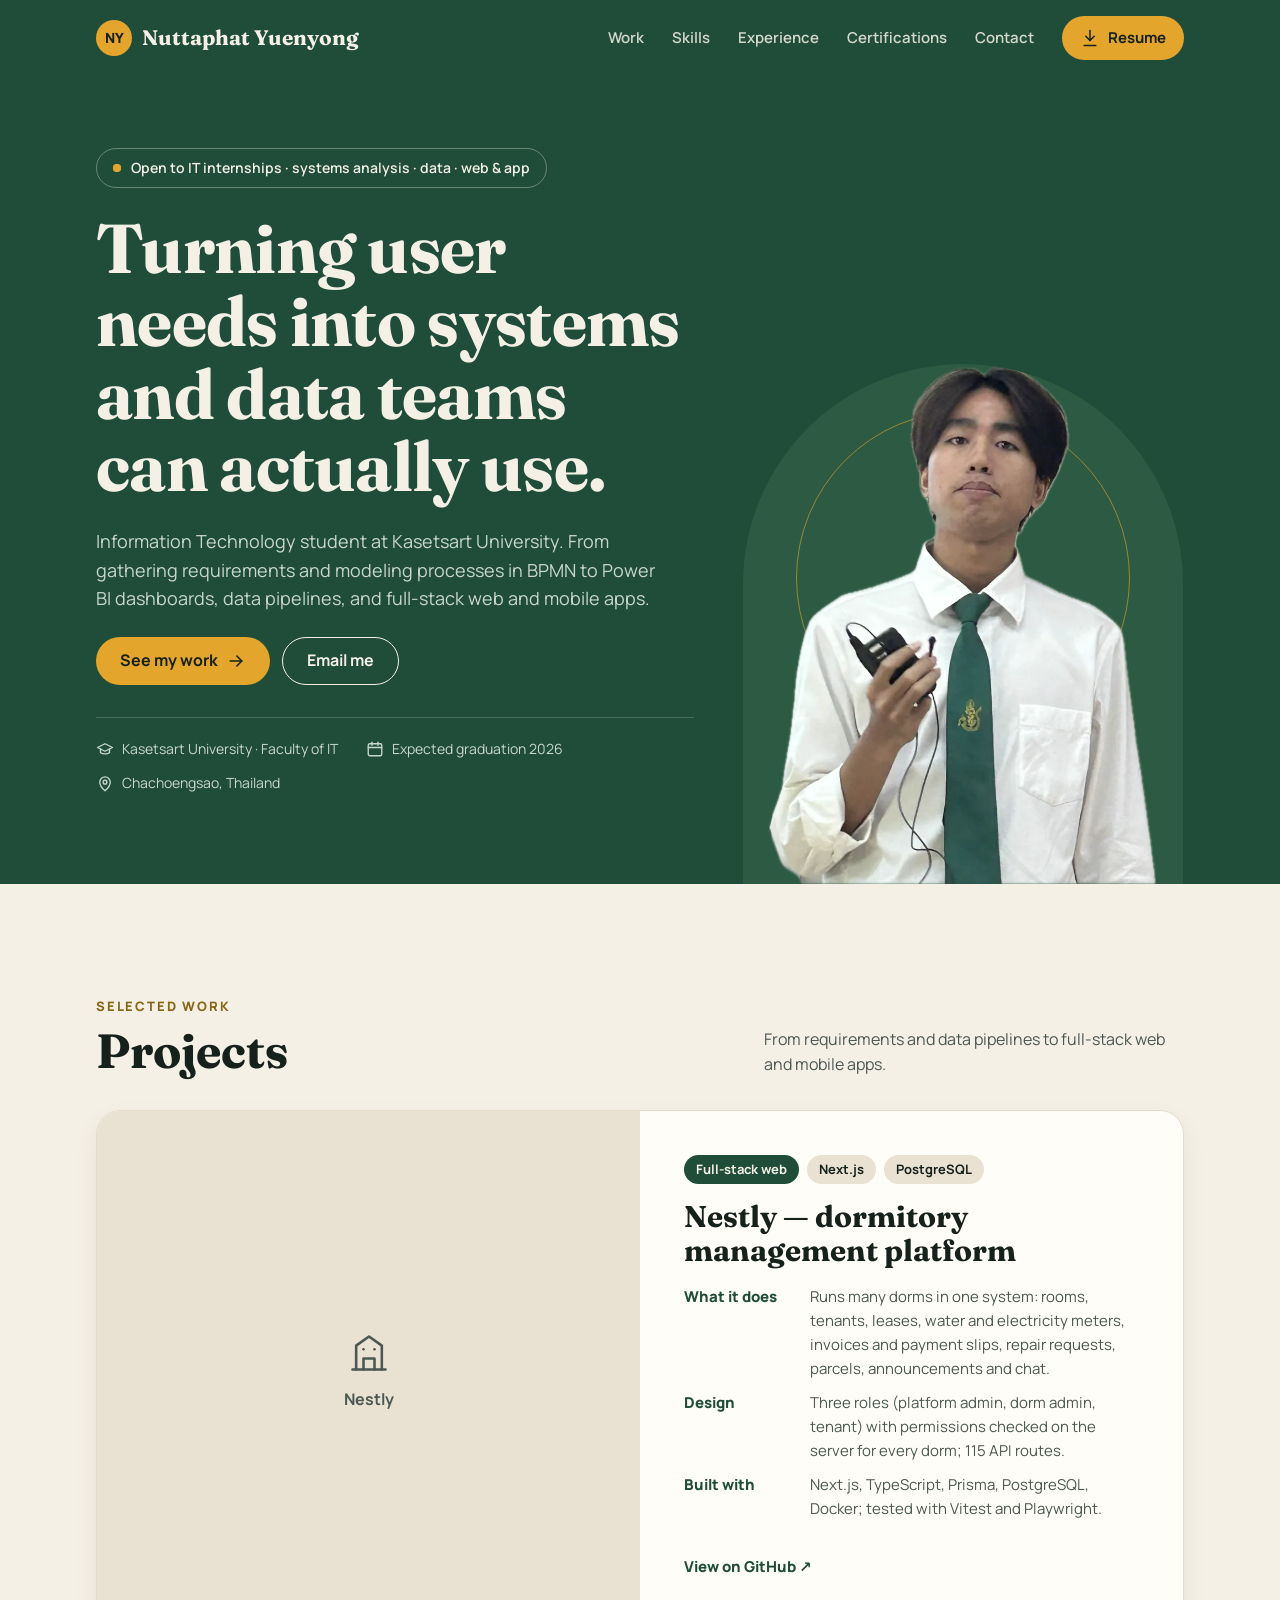
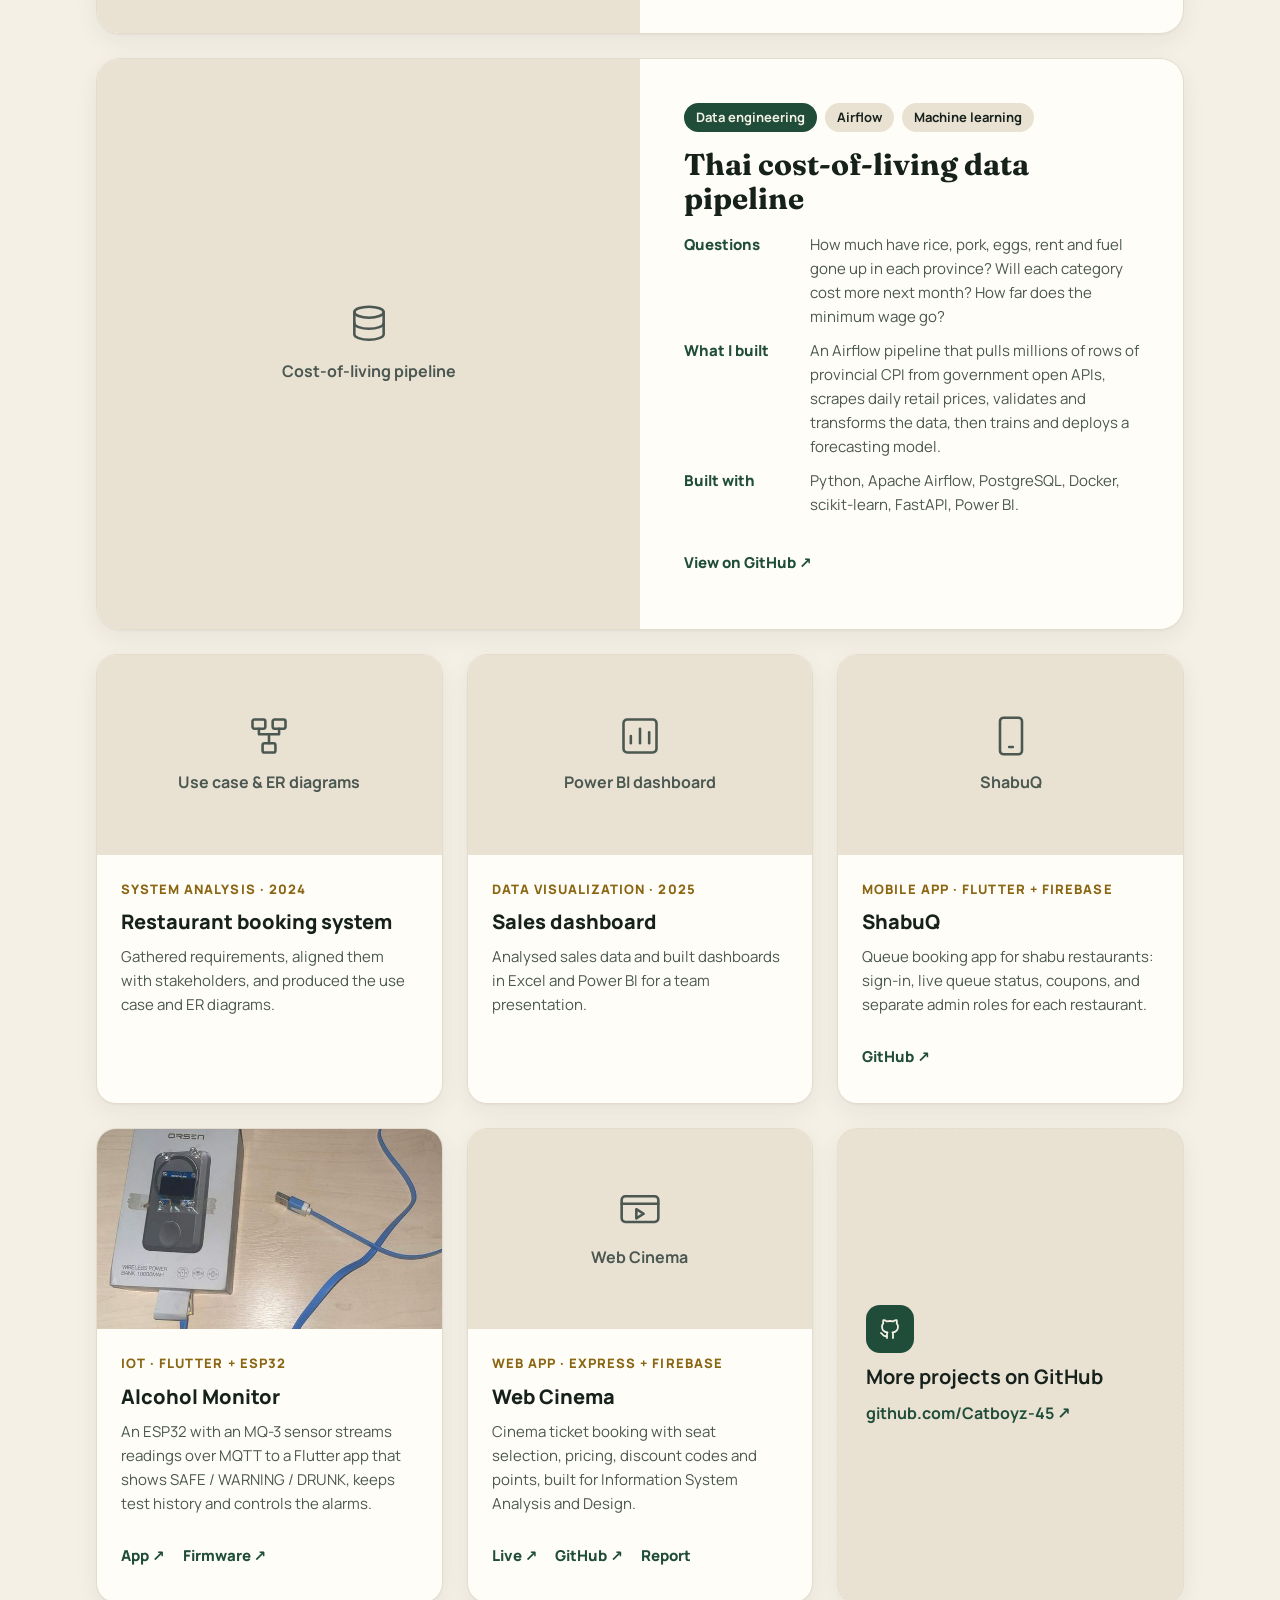
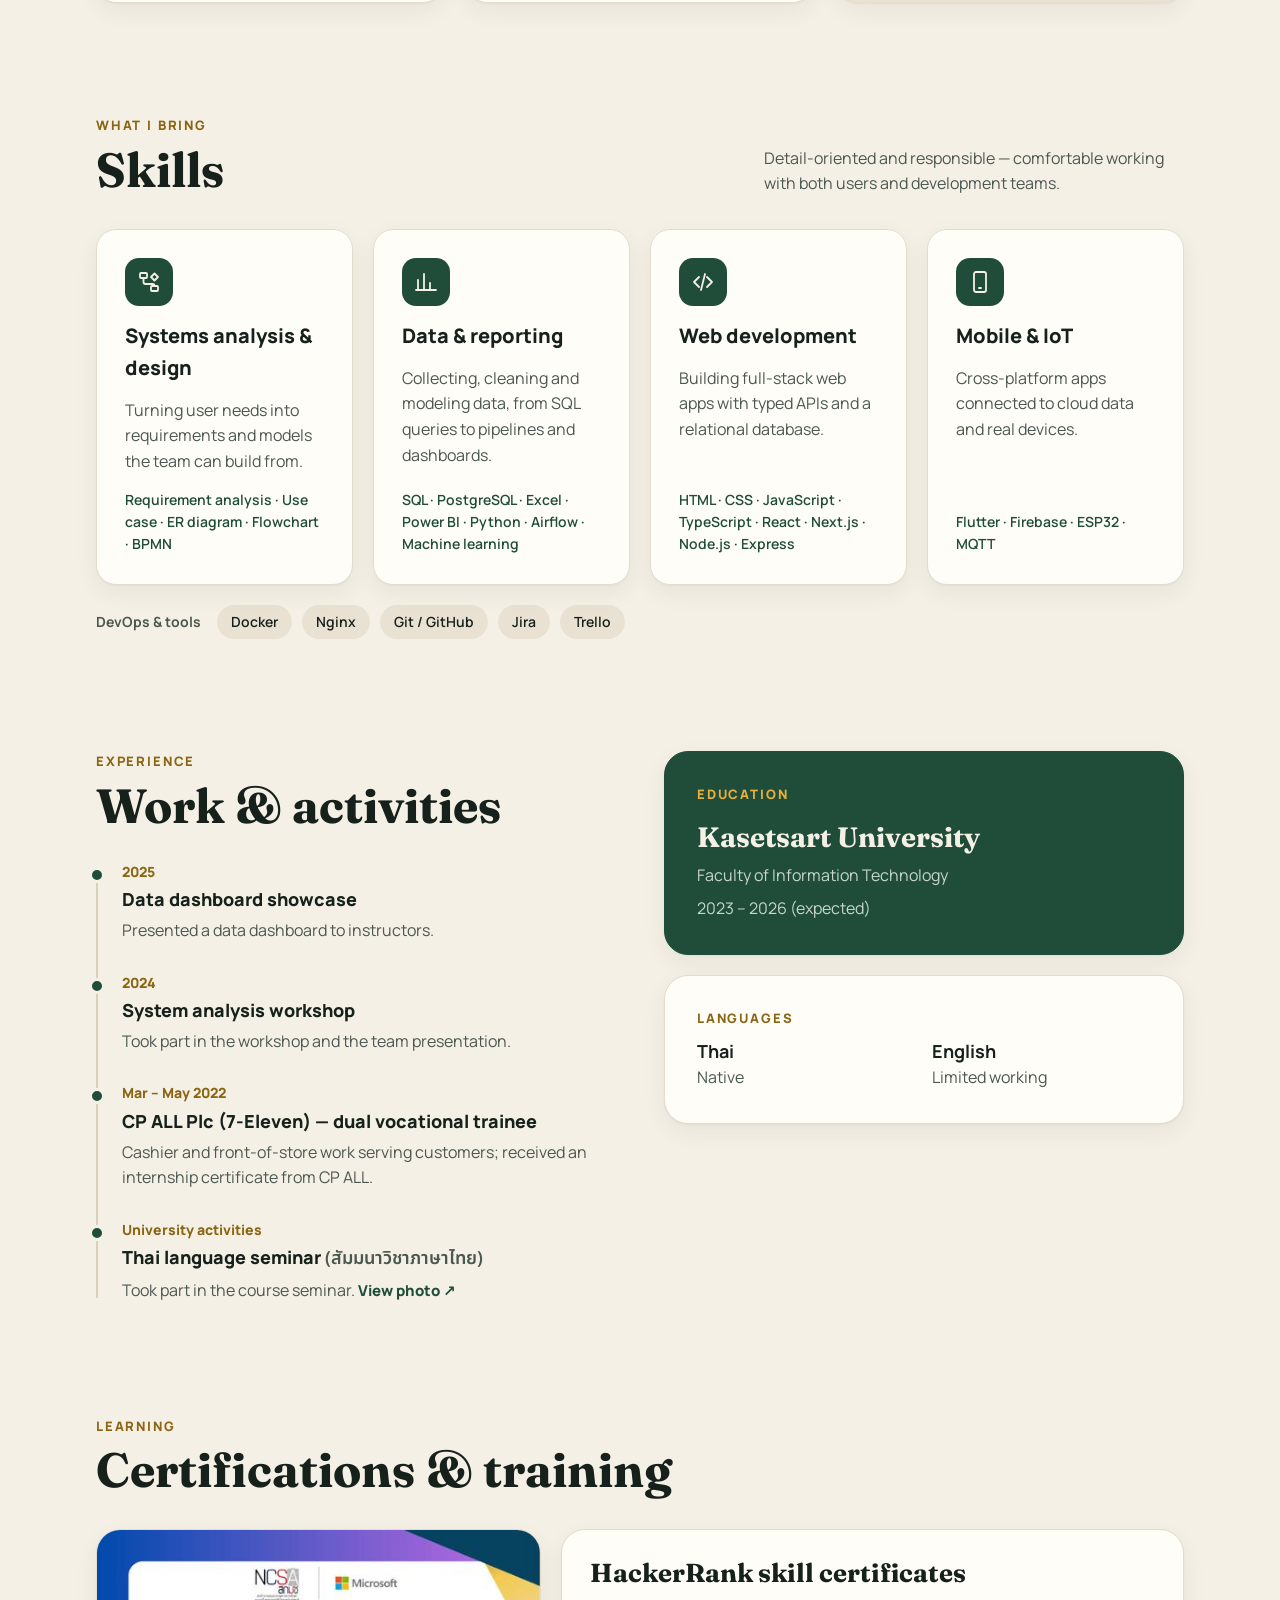
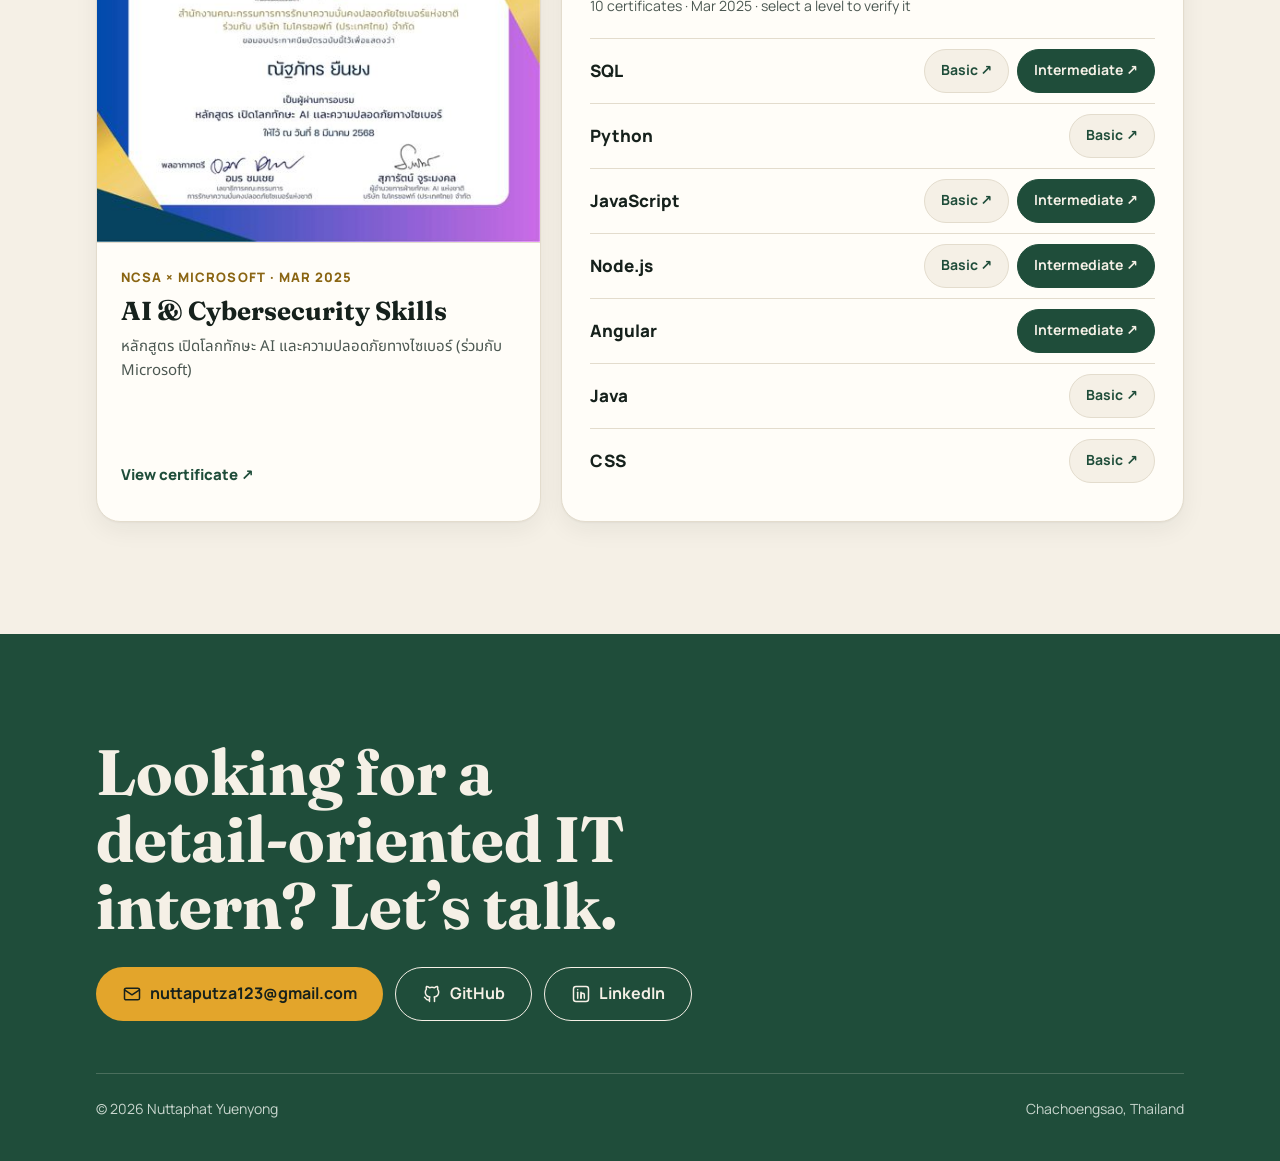
==== commit b77f12f2: "Show all 11 certifications from LinkedIn - Replace the six certificate cards with a featured NCSA x " ====
--- a/index.html
+++ b/index.html
@@ -375,34 +375,70 @@
               <h2>Certifications &amp; training</h2>
             </div>
           </div>
-          <div class="cert-grid" data-stagger>
-            <a class="card cert" href="https://www.hackerrank.com/certificates/7e9e66ba604c" target="_blank" rel="noopener" data-reveal>
-              <img src="images/cert1.jpg" alt="" width="400" height="300" loading="lazy" />
-              <span><strong>SQL (Intermediate)</strong><span>HackerRank · Verify ↗</span></span>
+          <div class="cert-layout" data-stagger>
+            <a class="card cert-feature" href="อบรมai.pdf" target="_blank" rel="noopener" data-reveal>
+              <img src="images/cert-ai.jpg" alt="Certificate for the AI and Cybersecurity Skills course" width="480" height="339" loading="lazy" />
+              <span class="cert-feature-body">
+                <span class="kicker">NCSA × Microsoft · Mar 2025</span>
+                <strong>AI &amp; Cybersecurity Skills</strong>
+                <span lang="th" class="th">หลักสูตร เปิดโลกทักษะ AI และความปลอดภัยทางไซเบอร์ (ร่วมกับ Microsoft)</span>
+                <span class="text-link">View certificate ↗</span>
+              </span>
             </a>
-            <!-- TODO: add the Python (Basic) certificate link and image once available -->
-            <div class="card cert" data-reveal>
-              <span class="cert-icon" aria-hidden="true">
-                <svg viewBox="0 0 24 24"><path d="m8 7-5 5 5 5" /><path d="m16 7 5 5-5 5" /></svg>
-              </span>
-              <span><strong>Python (Basic)</strong><span>Certification</span></span>
-            </div>
-            <a class="card cert" href="https://www.hackerrank.com/certificates/e20fbc68e34d" target="_blank" rel="noopener" data-reveal>
-              <img src="images/cert2.jpg" alt="" width="400" height="300" loading="lazy" />
-              <span><strong>Node.js (Basic)</strong><span>HackerRank · Verify ↗</span></span>
-            </a>
-            <a class="card cert" href="https://www.hackerrank.com/certificates/81c947c89300" target="_blank" rel="noopener" data-reveal>
-              <img src="images/cert3.jpg" alt="" width="400" height="300" loading="lazy" />
-              <span><strong>CSS (Basic)</strong><span>HackerRank · Verify ↗</span></span>
-            </a>
-            <a class="card cert" href="https://www.hackerrank.com/certificates/27699dcb1788" target="_blank" rel="noopener" data-reveal>
-              <img src="images/cert4.jpg" alt="" width="400" height="300" loading="lazy" />
-              <span><strong>JavaScript (Basic)</strong><span>HackerRank · Verify ↗</span></span>
-            </a>
-            <a class="card cert" href="อบรมai.pdf" target="_blank" rel="noopener" data-reveal>
-              <img src="images/cert-ai.jpg" alt="" width="480" height="339" loading="lazy" />
-              <span><strong>AI &amp; Cybersecurity Skills</strong><span>NCSA × Microsoft · 2025 ↗</span></span>
-            </a>
+
+            <article class="card hr-card" data-reveal>
+              <div class="hr-head">
+                <h3>HackerRank skill certificates</h3>
+                <p>10 certificates · Mar 2025 · select a level to verify it</p>
+              </div>
+              <ul class="hr-list">
+                <li>
+                  <span class="hr-skill">SQL</span>
+                  <span class="hr-levels">
+                    <a class="level" href="https://www.hackerrank.com/certificates/db57889ee4a3" target="_blank" rel="noopener" aria-label="Verify SQL (Basic) certificate on HackerRank">Basic ↗</a>
+                    <a class="level level-int" href="https://www.hackerrank.com/certificates/7e9e66ba604c" target="_blank" rel="noopener" aria-label="Verify SQL (Intermediate) certificate on HackerRank">Intermediate ↗</a>
+                  </span>
+                </li>
+                <li>
+                  <span class="hr-skill">Python</span>
+                  <span class="hr-levels">
+                    <a class="level" href="https://www.hackerrank.com/certificates/fe87475e85b6" target="_blank" rel="noopener" aria-label="Verify Python (Basic) certificate on HackerRank">Basic ↗</a>
+                  </span>
+                </li>
+                <li>
+                  <span class="hr-skill">JavaScript</span>
+                  <span class="hr-levels">
+                    <a class="level" href="https://www.hackerrank.com/certificates/27699dcb1788" target="_blank" rel="noopener" aria-label="Verify JavaScript (Basic) certificate on HackerRank">Basic ↗</a>
+                    <a class="level level-int" href="https://www.hackerrank.com/certificates/b55aac832346" target="_blank" rel="noopener" aria-label="Verify JavaScript (Intermediate) certificate on HackerRank">Intermediate ↗</a>
+                  </span>
+                </li>
+                <li>
+                  <span class="hr-skill">Node.js</span>
+                  <span class="hr-levels">
+                    <a class="level" href="https://www.hackerrank.com/certificates/e20fbc68e34d" target="_blank" rel="noopener" aria-label="Verify Node.js (Basic) certificate on HackerRank">Basic ↗</a>
+                    <a class="level level-int" href="https://www.hackerrank.com/certificates/b347e137071e" target="_blank" rel="noopener" aria-label="Verify Node.js (Intermediate) certificate on HackerRank">Intermediate ↗</a>
+                  </span>
+                </li>
+                <li>
+                  <span class="hr-skill">Angular</span>
+                  <span class="hr-levels">
+                    <a class="level level-int" href="https://www.hackerrank.com/certificates/b897d0a8d347" target="_blank" rel="noopener" aria-label="Verify Angular (Intermediate) certificate on HackerRank">Intermediate ↗</a>
+                  </span>
+                </li>
+                <li>
+                  <span class="hr-skill">Java</span>
+                  <span class="hr-levels">
+                    <a class="level" href="https://www.hackerrank.com/certificates/c6fc76d8fc4a" target="_blank" rel="noopener" aria-label="Verify Java (Basic) certificate on HackerRank">Basic ↗</a>
+                  </span>
+                </li>
+                <li>
+                  <span class="hr-skill">CSS</span>
+                  <span class="hr-levels">
+                    <a class="level" href="https://www.hackerrank.com/certificates/81c947c89300" target="_blank" rel="noopener" aria-label="Verify CSS (Basic) certificate on HackerRank">Basic ↗</a>
+                  </span>
+                </li>
+              </ul>
+            </article>
           </div>
         </div>
       </section>
--- a/styles.css
+++ b/styles.css
@@ -973,63 +973,129 @@
 
 /* ---------- Certifications ---------- */
 
-.cert-grid {
+.cert-layout {
   display: grid;
-  grid-template-columns: repeat(3, minmax(0, 1fr));
-  grid-auto-rows: 1fr;
-  gap: 16px;
-}
-
-.cert {
-  display: flex;
-  align-items: center;
-  gap: 16px;
-  padding: 14px;
-  border-radius: var(--radius-sm);
+  grid-template-columns: minmax(0, 5fr) minmax(0, 7fr);
+  gap: 20px;
+  align-items: stretch;
+}
+
+.cert-feature {
+  display: flex;
+  flex-direction: column;
+  overflow: hidden;
+  border-radius: var(--radius-lg);
   text-decoration: none;
   color: var(--ink);
 }
 
-.cert img,
-.cert-icon {
-  width: 96px;
-  height: 72px;
-  border-radius: 8px;
+.cert-feature img {
+  width: 100%;
+  aspect-ratio: 480 / 339;
+  height: auto;
   object-fit: cover;
-  flex-shrink: 0;
-}
-
-.cert-icon {
+  border-bottom: 1px solid var(--line);
+  transition: transform 900ms var(--ease-out);
+}
+
+.cert-feature:hover img {
+  transform: scale(1.03);
+}
+
+.cert-feature-body {
+  padding: 24px;
+  display: flex;
+  flex-direction: column;
+  gap: 8px;
+  flex-grow: 1;
+}
+
+.cert-feature-body strong {
+  font-family: "Fraunces", Georgia, serif;
+  font-size: 26px;
+  line-height: 1.2;
+}
+
+.cert-feature-body .th {
+  font-weight: 400;
+  font-size: 15px;
+}
+
+.cert-feature-body .text-link {
+  margin-top: auto;
+  align-self: flex-start;
+}
+
+.hr-card {
+  border-radius: var(--radius-lg);
+  padding: 28px;
+}
+
+.hr-head h3 {
+  font-family: "Fraunces", Georgia, serif;
+  font-size: 26px;
+  line-height: 1.2;
+}
+
+.hr-head p {
+  margin-top: 6px;
+  font-size: 14px;
+  color: var(--muted);
+}
+
+.hr-list {
+  list-style: none;
+  margin: 20px 0 0;
+  padding: 0;
+}
+
+.hr-list li {
+  display: flex;
+  flex-wrap: wrap;
+  align-items: center;
+  justify-content: space-between;
+  gap: 8px 16px;
+  padding: 10px 0;
+  border-top: 1px solid var(--line);
+}
+
+.hr-skill {
+  font-weight: 800;
+  font-size: 17px;
+}
+
+.hr-levels {
+  display: flex;
+  flex-wrap: wrap;
+  gap: 8px;
+}
+
+.level {
   display: inline-flex;
   align-items: center;
-  justify-content: center;
+  min-height: 44px;
+  padding: 0 16px;
+  border-radius: 999px;
+  border: 1px solid var(--line);
+  background: var(--cream);
+  font-size: 14px;
+  font-weight: 700;
+  color: var(--green-800);
+  text-decoration: none;
+  transition: background-color 200ms ease, color 200ms ease, transform 300ms var(--ease-spring);
+}
+
+.level-int {
   background: var(--green-800);
+  border-color: var(--green-800);
   color: var(--cream);
 }
 
-.cert-icon svg {
-  width: 28px;
-  height: 28px;
-}
-
-.cert > span:last-child {
-  display: flex;
-  flex-direction: column;
-  gap: 2px;
-}
-
-.cert strong {
-  font-size: 16px;
-  line-height: 1.35;
-}
-
-.cert strong .th {
+.level:hover {
+  transform: translateY(-2px);
+  background: var(--gold);
+  border-color: var(--gold);
   color: var(--ink);
-}
-
-.cert > span:last-child > span {
-  font-size: 14px;
-  color: var(--muted);
 }
 
 /* ---------- Contact ---------- */
@@ -1181,9 +1247,22 @@
 
 @media (max-width: 1024px) {
   .skill-grid,
-  .project-grid,
-  .cert-grid {
+  .project-grid {
     grid-template-columns: repeat(2, minmax(0, 1fr));
+  }
+
+  .cert-layout {
+    grid-template-columns: minmax(0, 1fr);
+  }
+
+  .cert-feature {
+    flex-direction: row;
+  }
+
+  .cert-feature img {
+    width: 40%;
+    border-bottom: 0;
+    border-right: 1px solid var(--line);
   }
 }
 
@@ -1266,9 +1345,28 @@
   }
 
   .skill-grid,
-  .project-grid,
-  .cert-grid {
+  .project-grid {
     grid-template-columns: minmax(0, 1fr);
+  }
+
+  .cert-feature {
+    flex-direction: column;
+  }
+
+  .cert-feature img {
+    width: 100%;
+    border-right: 0;
+    border-bottom: 1px solid var(--line);
+  }
+
+  .hr-card {
+    padding: 22px;
+  }
+
+  .hr-list li {
+    flex-direction: column;
+    align-items: flex-start;
+    gap: 8px;
   }
 
   .hero-lead {
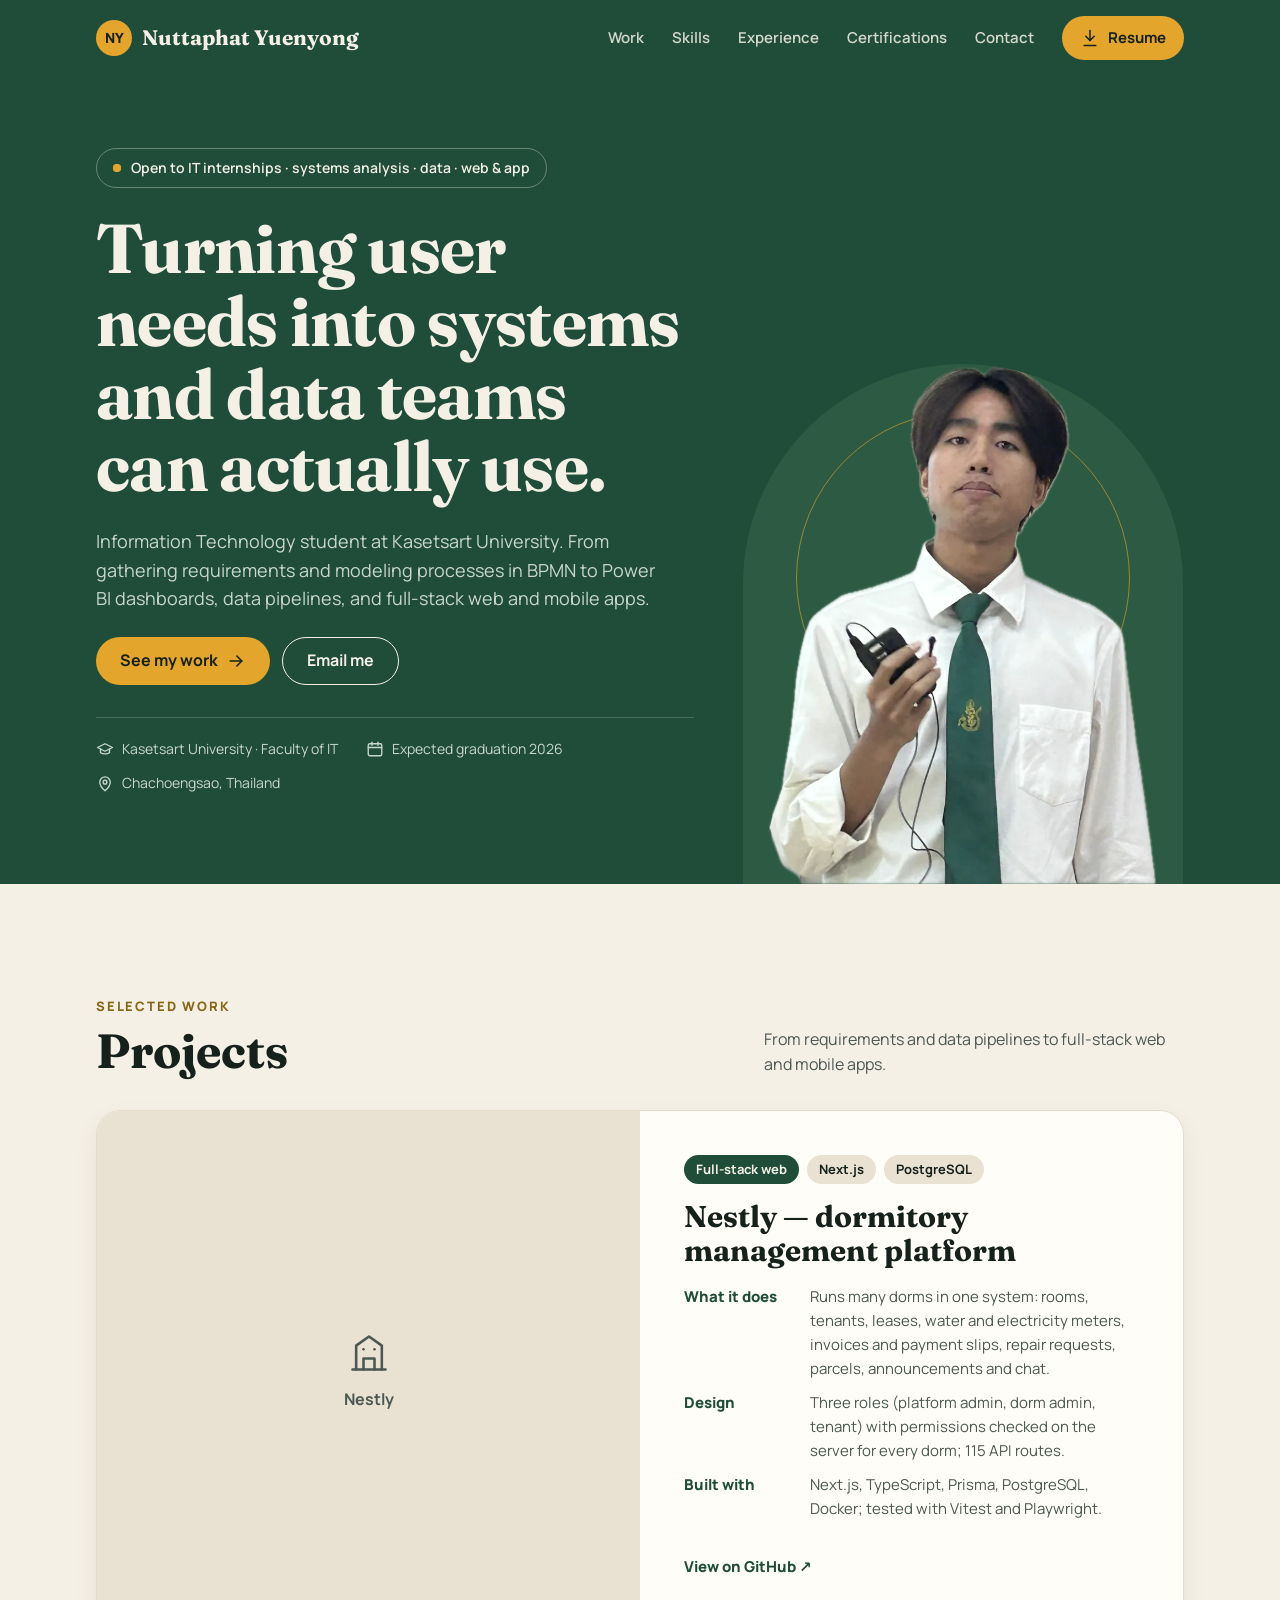
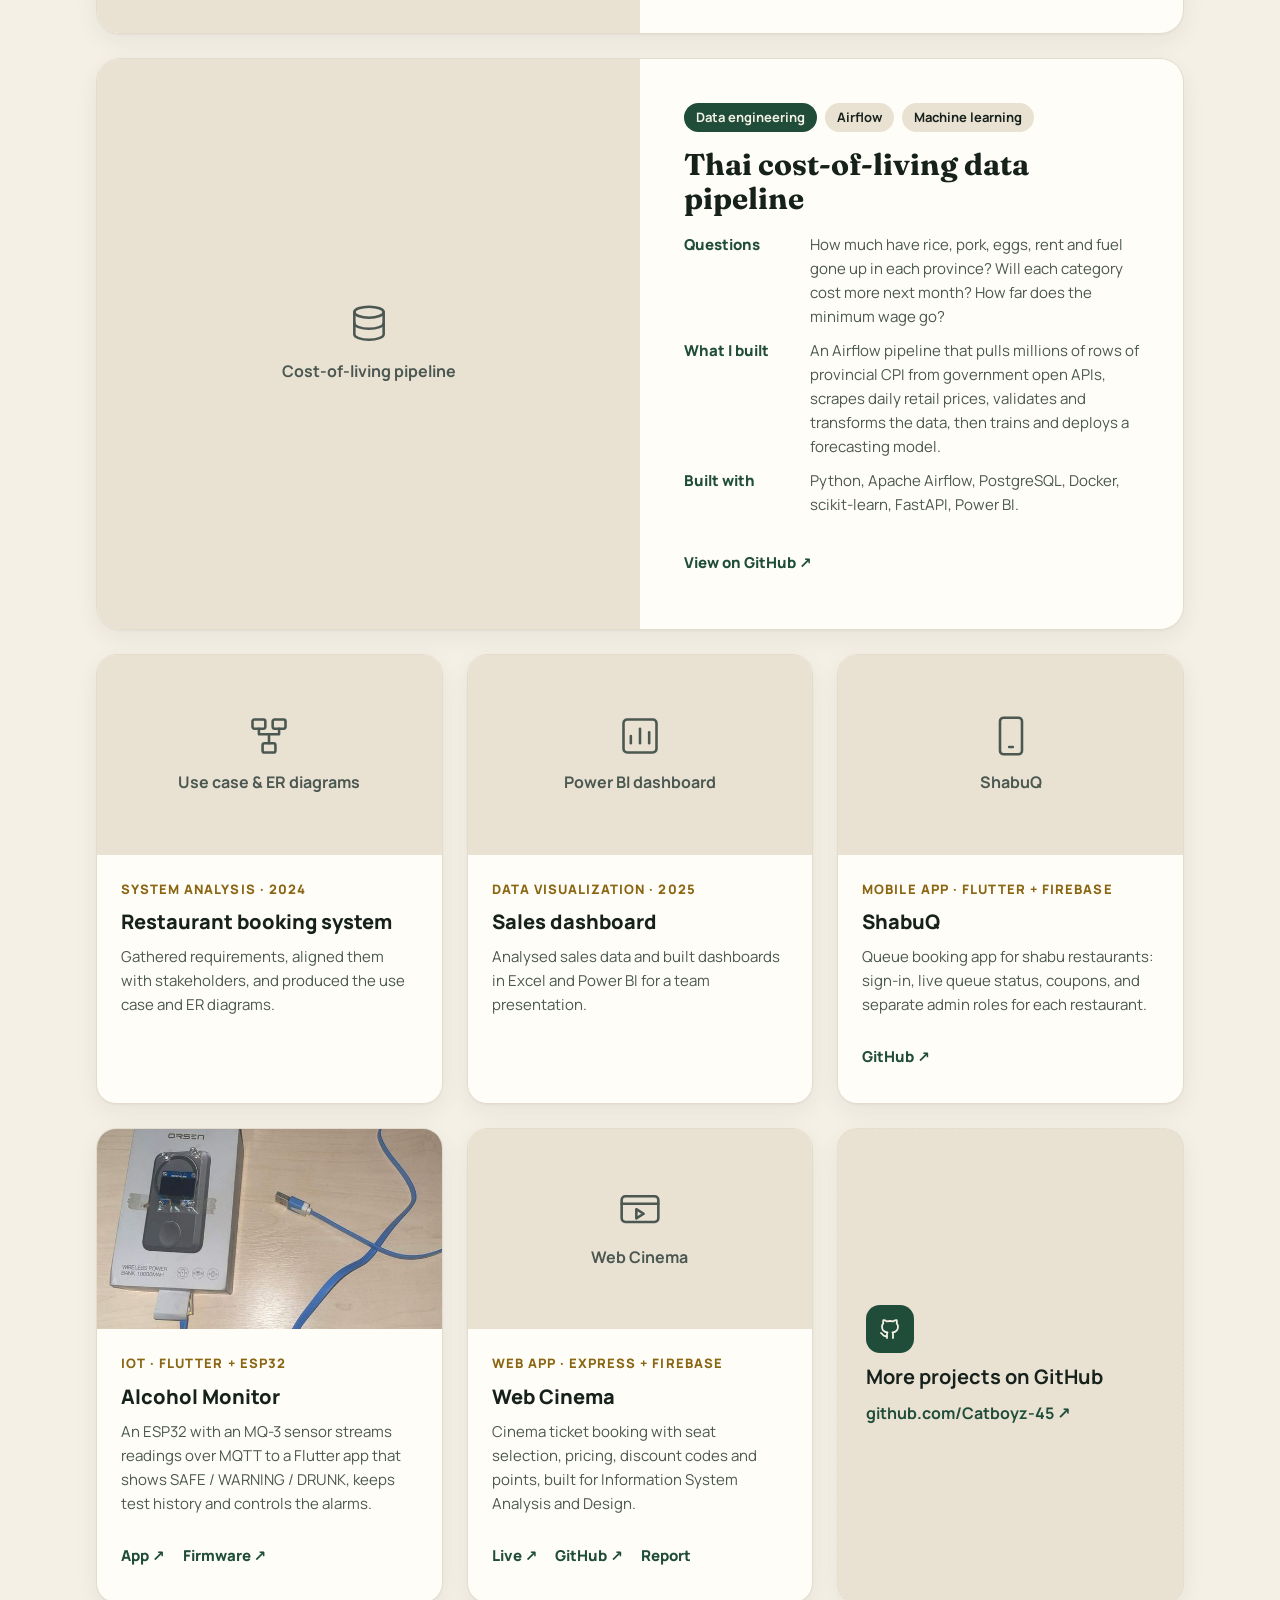
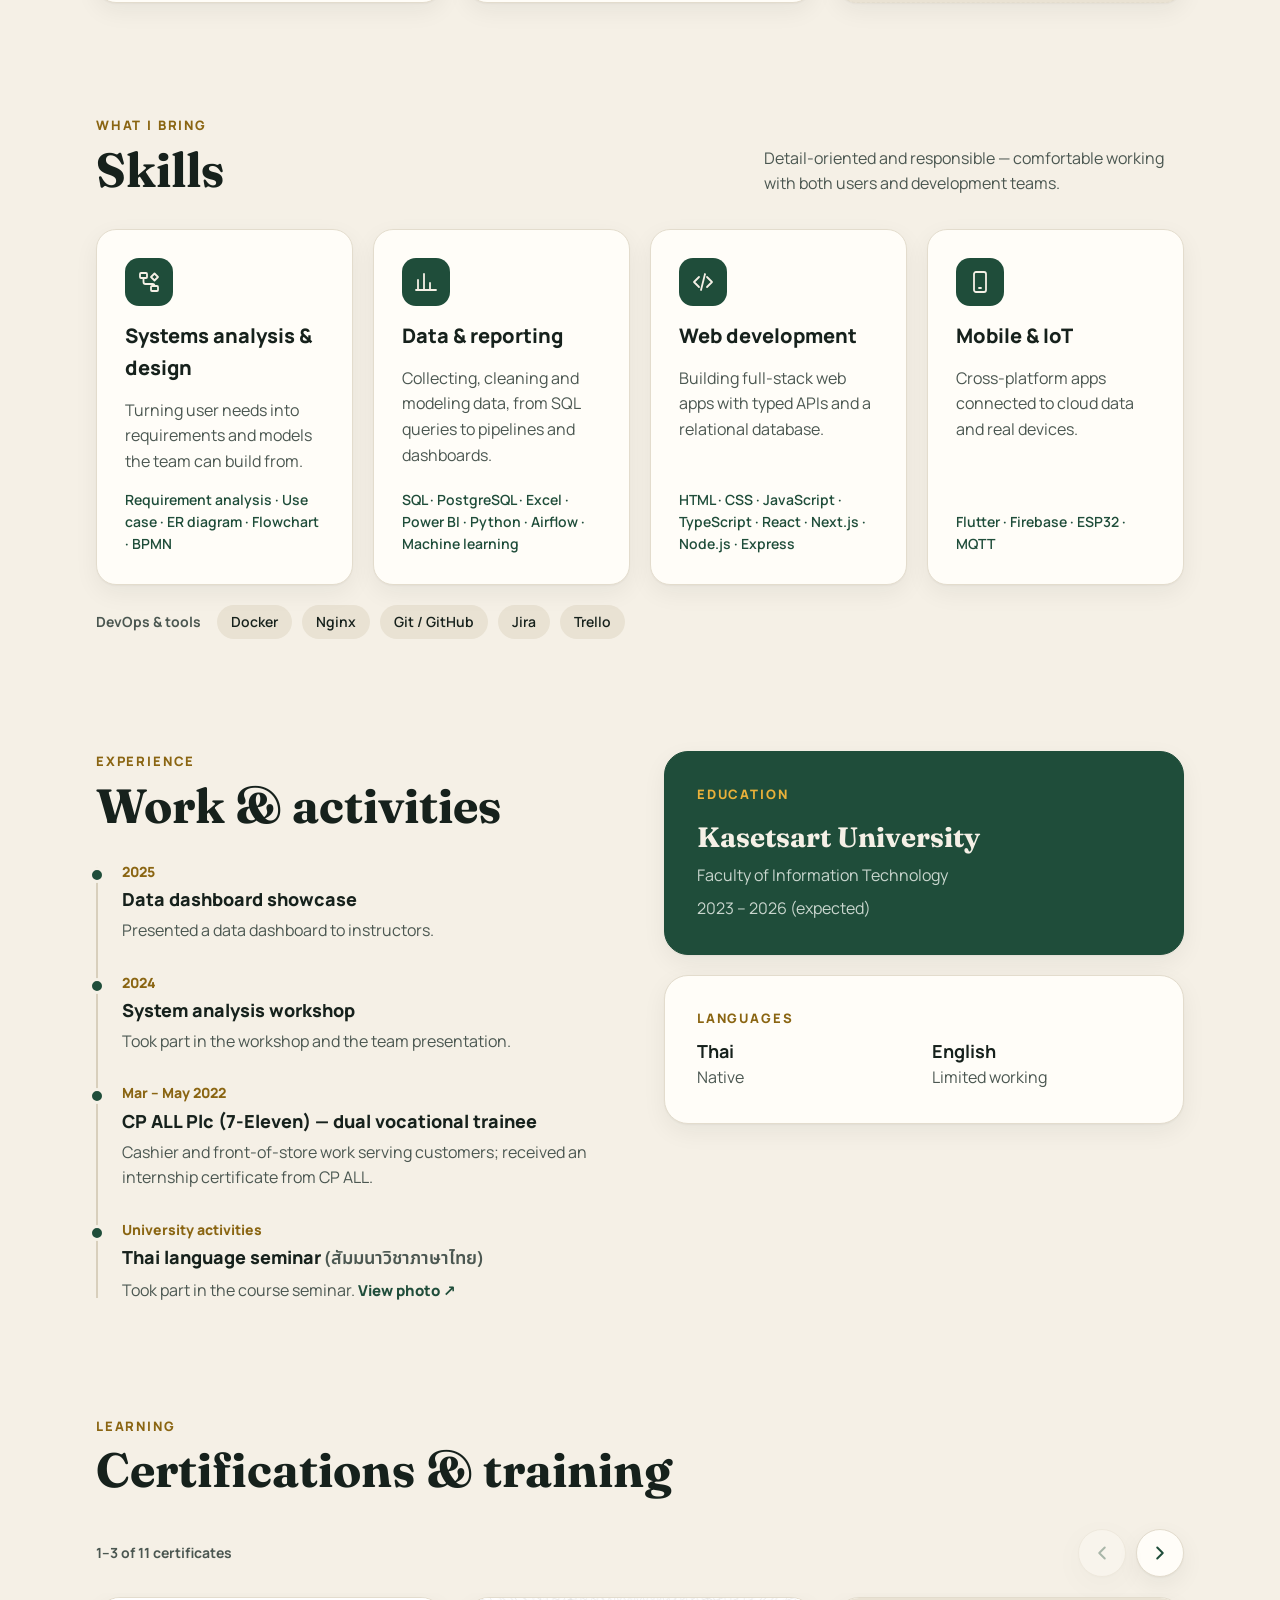
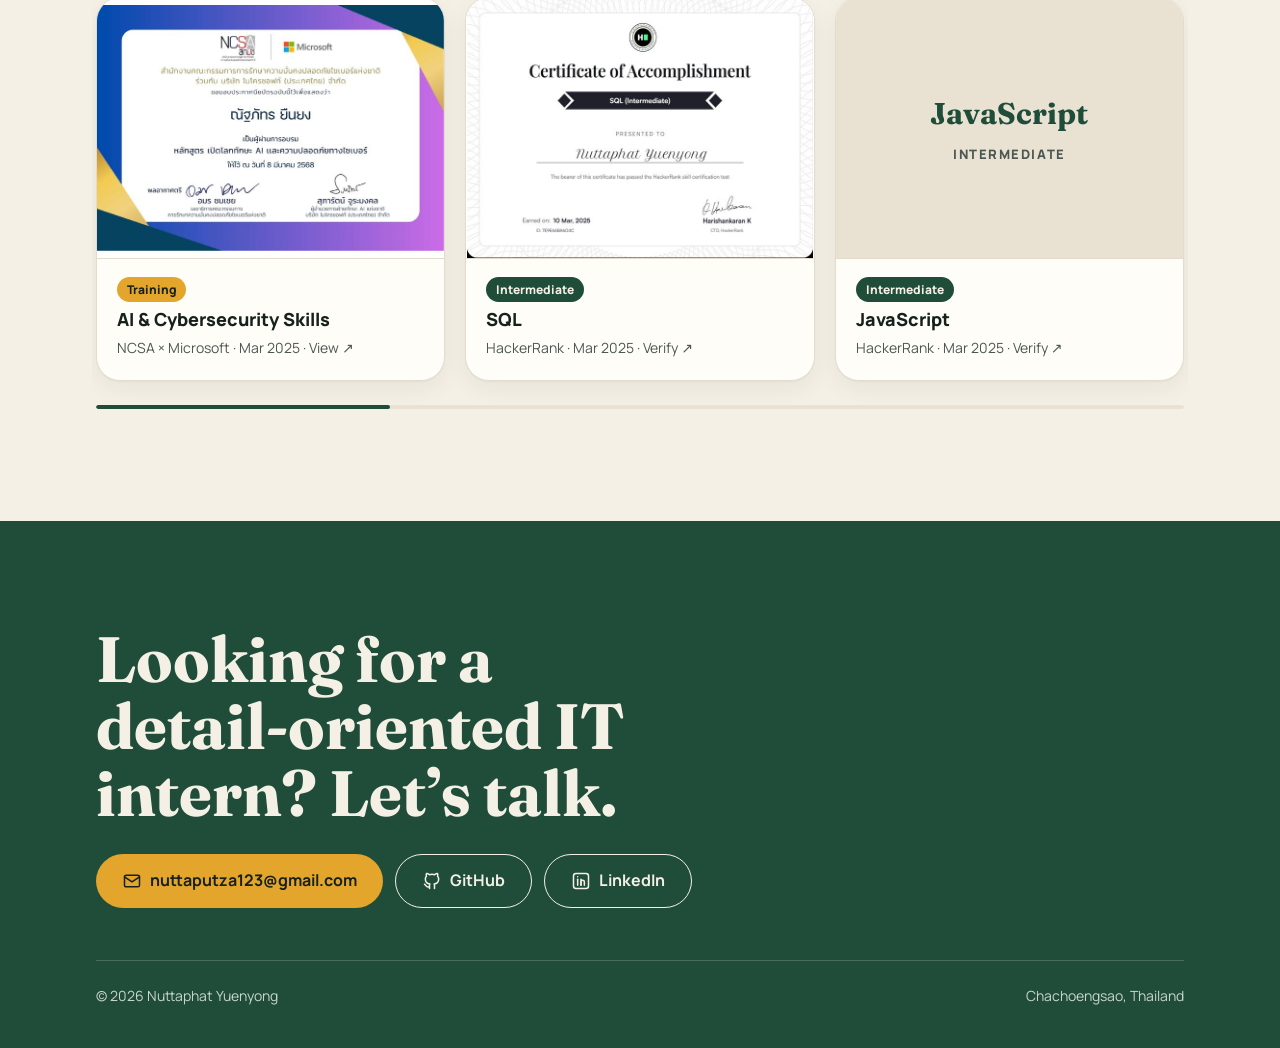
==== commit 4cd05b6b: "Show certifications as an image carousel - Replace the grouped HackerRank panel with a horizontally " ====
--- a/index.html
+++ b/index.html
@@ -375,70 +375,159 @@
               <h2>Certifications &amp; training</h2>
             </div>
           </div>
-          <div class="cert-layout" data-stagger>
-            <a class="card cert-feature" href="อบรมai.pdf" target="_blank" rel="noopener" data-reveal>
-              <img src="images/cert-ai.jpg" alt="Certificate for the AI and Cybersecurity Skills course" width="480" height="339" loading="lazy" />
-              <span class="cert-feature-body">
-                <span class="kicker">NCSA × Microsoft · Mar 2025</span>
-                <strong>AI &amp; Cybersecurity Skills</strong>
-                <span lang="th" class="th">หลักสูตร เปิดโลกทักษะ AI และความปลอดภัยทางไซเบอร์ (ร่วมกับ Microsoft)</span>
-                <span class="text-link">View certificate ↗</span>
-              </span>
-            </a>
-
-            <article class="card hr-card" data-reveal>
-              <div class="hr-head">
-                <h3>HackerRank skill certificates</h3>
-                <p>10 certificates · Mar 2025 · select a level to verify it</p>
+          <div class="cert-carousel" data-reveal>
+            <div class="cert-controls">
+              <p class="cert-count" aria-live="polite">11 certificates</p>
+              <div class="cert-buttons">
+                <button class="cert-btn" type="button" data-dir="-1" aria-label="Previous certificates">
+                  <svg viewBox="0 0 24 24" aria-hidden="true"><path d="m15 6-6 6 6 6" /></svg>
+                </button>
+                <button class="cert-btn" type="button" data-dir="1" aria-label="Next certificates">
+                  <svg viewBox="0 0 24 24" aria-hidden="true"><path d="m9 6 6 6-6 6" /></svg>
+                </button>
               </div>
-              <ul class="hr-list">
-                <li>
-                  <span class="hr-skill">SQL</span>
-                  <span class="hr-levels">
-                    <a class="level" href="https://www.hackerrank.com/certificates/db57889ee4a3" target="_blank" rel="noopener" aria-label="Verify SQL (Basic) certificate on HackerRank">Basic ↗</a>
-                    <a class="level level-int" href="https://www.hackerrank.com/certificates/7e9e66ba604c" target="_blank" rel="noopener" aria-label="Verify SQL (Intermediate) certificate on HackerRank">Intermediate ↗</a>
-                  </span>
-                </li>
-                <li>
-                  <span class="hr-skill">Python</span>
-                  <span class="hr-levels">
-                    <a class="level" href="https://www.hackerrank.com/certificates/fe87475e85b6" target="_blank" rel="noopener" aria-label="Verify Python (Basic) certificate on HackerRank">Basic ↗</a>
-                  </span>
-                </li>
-                <li>
-                  <span class="hr-skill">JavaScript</span>
-                  <span class="hr-levels">
-                    <a class="level" href="https://www.hackerrank.com/certificates/27699dcb1788" target="_blank" rel="noopener" aria-label="Verify JavaScript (Basic) certificate on HackerRank">Basic ↗</a>
-                    <a class="level level-int" href="https://www.hackerrank.com/certificates/b55aac832346" target="_blank" rel="noopener" aria-label="Verify JavaScript (Intermediate) certificate on HackerRank">Intermediate ↗</a>
-                  </span>
-                </li>
-                <li>
-                  <span class="hr-skill">Node.js</span>
-                  <span class="hr-levels">
-                    <a class="level" href="https://www.hackerrank.com/certificates/e20fbc68e34d" target="_blank" rel="noopener" aria-label="Verify Node.js (Basic) certificate on HackerRank">Basic ↗</a>
-                    <a class="level level-int" href="https://www.hackerrank.com/certificates/b347e137071e" target="_blank" rel="noopener" aria-label="Verify Node.js (Intermediate) certificate on HackerRank">Intermediate ↗</a>
-                  </span>
-                </li>
-                <li>
-                  <span class="hr-skill">Angular</span>
-                  <span class="hr-levels">
-                    <a class="level level-int" href="https://www.hackerrank.com/certificates/b897d0a8d347" target="_blank" rel="noopener" aria-label="Verify Angular (Intermediate) certificate on HackerRank">Intermediate ↗</a>
-                  </span>
-                </li>
-                <li>
-                  <span class="hr-skill">Java</span>
-                  <span class="hr-levels">
-                    <a class="level" href="https://www.hackerrank.com/certificates/c6fc76d8fc4a" target="_blank" rel="noopener" aria-label="Verify Java (Basic) certificate on HackerRank">Basic ↗</a>
-                  </span>
-                </li>
-                <li>
-                  <span class="hr-skill">CSS</span>
-                  <span class="hr-levels">
-                    <a class="level" href="https://www.hackerrank.com/certificates/81c947c89300" target="_blank" rel="noopener" aria-label="Verify CSS (Basic) certificate on HackerRank">Basic ↗</a>
-                  </span>
-                </li>
-              </ul>
-            </article>
+            </div>
+            <ul class="cert-track" tabindex="0" aria-label="Certificates, scroll sideways to see more">
+            <li class="cert-slide">
+              <a class="card cert-slide-link" href="อบรมai.pdf" target="_blank" rel="noopener">
+                <span class="cert-slide-media">
+                <img src="images/cert-ai.jpg" alt="AI &amp; Cybersecurity Skills certificate" width="720" height="509" loading="lazy" />
+                </span>
+                <span class="cert-slide-body">
+                  <span class="cert-badge cert-badge-gold">Training</span>
+                  <strong>AI &amp; Cybersecurity Skills</strong>
+                  <span>NCSA × Microsoft · Mar 2025 · View ↗</span>
+                </span>
+              </a>
+            </li>
+            <li class="cert-slide">
+              <a class="card cert-slide-link" href="https://www.hackerrank.com/certificates/7e9e66ba604c" target="_blank" rel="noopener">
+                <span class="cert-slide-media">
+                <img src="images/cert-sql-intermediate.jpg" alt="SQL (Intermediate) certificate" width="720" height="540" loading="lazy" />
+                </span>
+                <span class="cert-slide-body">
+                  <span class="cert-badge cert-badge-int">Intermediate</span>
+                  <strong>SQL</strong>
+                  <span>HackerRank · Mar 2025 · Verify ↗</span>
+                </span>
+              </a>
+            </li>
+            <li class="cert-slide">
+              <a class="card cert-slide-link" href="https://www.hackerrank.com/certificates/b55aac832346" target="_blank" rel="noopener">
+                <span class="cert-slide-media">
+                <!-- TODO: add the JavaScript (Intermediate) certificate image -->
+                <span class="cert-slide-ph" aria-hidden="true"><strong>JavaScript</strong><span>Intermediate</span></span>
+                </span>
+                <span class="cert-slide-body">
+                  <span class="cert-badge cert-badge-int">Intermediate</span>
+                  <strong>JavaScript</strong>
+                  <span>HackerRank · Mar 2025 · Verify ↗</span>
+                </span>
+              </a>
+            </li>
+            <li class="cert-slide">
+              <a class="card cert-slide-link" href="https://www.hackerrank.com/certificates/b347e137071e" target="_blank" rel="noopener">
+                <span class="cert-slide-media">
+                <!-- TODO: add the Node.js (Intermediate) certificate image -->
+                <span class="cert-slide-ph" aria-hidden="true"><strong>Node.js</strong><span>Intermediate</span></span>
+                </span>
+                <span class="cert-slide-body">
+                  <span class="cert-badge cert-badge-int">Intermediate</span>
+                  <strong>Node.js</strong>
+                  <span>HackerRank · Mar 2025 · Verify ↗</span>
+                </span>
+              </a>
+            </li>
+            <li class="cert-slide">
+              <a class="card cert-slide-link" href="https://www.hackerrank.com/certificates/b897d0a8d347" target="_blank" rel="noopener">
+                <span class="cert-slide-media">
+                <!-- TODO: add the Angular (Intermediate) certificate image -->
+                <span class="cert-slide-ph" aria-hidden="true"><strong>Angular</strong><span>Intermediate</span></span>
+                </span>
+                <span class="cert-slide-body">
+                  <span class="cert-badge cert-badge-int">Intermediate</span>
+                  <strong>Angular</strong>
+                  <span>HackerRank · Mar 2025 · Verify ↗</span>
+                </span>
+              </a>
+            </li>
+            <li class="cert-slide">
+              <a class="card cert-slide-link" href="https://www.hackerrank.com/certificates/db57889ee4a3" target="_blank" rel="noopener">
+                <span class="cert-slide-media">
+                <!-- TODO: add the SQL (Basic) certificate image -->
+                <span class="cert-slide-ph" aria-hidden="true"><strong>SQL</strong><span>Basic</span></span>
+                </span>
+                <span class="cert-slide-body">
+                  <span class="cert-badge">Basic</span>
+                  <strong>SQL</strong>
+                  <span>HackerRank · Mar 2025 · Verify ↗</span>
+                </span>
+              </a>
+            </li>
+            <li class="cert-slide">
+              <a class="card cert-slide-link" href="https://www.hackerrank.com/certificates/27699dcb1788" target="_blank" rel="noopener">
+                <span class="cert-slide-media">
+                <img src="images/cert-javascript-basic.jpg" alt="JavaScript (Basic) certificate" width="720" height="540" loading="lazy" />
+                </span>
+                <span class="cert-slide-body">
+                  <span class="cert-badge">Basic</span>
+                  <strong>JavaScript</strong>
+                  <span>HackerRank · Mar 2025 · Verify ↗</span>
+                </span>
+              </a>
+            </li>
+            <li class="cert-slide">
+              <a class="card cert-slide-link" href="https://www.hackerrank.com/certificates/e20fbc68e34d" target="_blank" rel="noopener">
+                <span class="cert-slide-media">
+                <img src="images/cert-nodejs-basic.jpg" alt="Node.js (Basic) certificate" width="720" height="540" loading="lazy" />
+                </span>
+                <span class="cert-slide-body">
+                  <span class="cert-badge">Basic</span>
+                  <strong>Node.js</strong>
+                  <span>HackerRank · Mar 2025 · Verify ↗</span>
+                </span>
+              </a>
+            </li>
+            <li class="cert-slide">
+              <a class="card cert-slide-link" href="https://www.hackerrank.com/certificates/fe87475e85b6" target="_blank" rel="noopener">
+                <span class="cert-slide-media">
+                <!-- TODO: add the Python (Basic) certificate image -->
+                <span class="cert-slide-ph" aria-hidden="true"><strong>Python</strong><span>Basic</span></span>
+                </span>
+                <span class="cert-slide-body">
+                  <span class="cert-badge">Basic</span>
+                  <strong>Python</strong>
+                  <span>HackerRank · Mar 2025 · Verify ↗</span>
+                </span>
+              </a>
+            </li>
+            <li class="cert-slide">
+              <a class="card cert-slide-link" href="https://www.hackerrank.com/certificates/c6fc76d8fc4a" target="_blank" rel="noopener">
+                <span class="cert-slide-media">
+                <!-- TODO: add the Java (Basic) certificate image -->
+                <span class="cert-slide-ph" aria-hidden="true"><strong>Java</strong><span>Basic</span></span>
+                </span>
+                <span class="cert-slide-body">
+                  <span class="cert-badge">Basic</span>
+                  <strong>Java</strong>
+                  <span>HackerRank · Mar 2025 · Verify ↗</span>
+                </span>
+              </a>
+            </li>
+            <li class="cert-slide">
+              <a class="card cert-slide-link" href="https://www.hackerrank.com/certificates/81c947c89300" target="_blank" rel="noopener">
+                <span class="cert-slide-media">
+                <img src="images/cert-css-basic.jpg" alt="CSS (Basic) certificate" width="720" height="540" loading="lazy" />
+                </span>
+                <span class="cert-slide-body">
+                  <span class="cert-badge">Basic</span>
+                  <strong>CSS</strong>
+                  <span>HackerRank · Mar 2025 · Verify ↗</span>
+                </span>
+              </a>
+            </li>
+            </ul>
+            <div class="cert-progress" aria-hidden="true"><span></span></div>
           </div>
         </div>
       </section>
--- a/styles.css
+++ b/styles.css
@@ -973,129 +973,200 @@
 
 /* ---------- Certifications ---------- */
 
-.cert-layout {
+.cert-carousel {
+  --per-view: 3;
+  --gap: 20px;
+}
+
+.cert-controls {
+  display: flex;
+  align-items: center;
+  justify-content: space-between;
+  gap: 16px;
+  margin-bottom: 16px;
+}
+
+.cert-count {
+  font-size: 14px;
+  font-weight: 700;
+  color: var(--muted);
+}
+
+.cert-buttons {
+  display: flex;
+  gap: 10px;
+}
+
+.cert-btn {
+  width: 48px;
+  height: 48px;
+  border-radius: 50%;
+  border: 1px solid var(--line);
+  background: var(--paper);
+  color: var(--green-800);
+  display: inline-flex;
+  align-items: center;
+  justify-content: center;
+  cursor: pointer;
+  box-shadow: var(--shadow-soft);
+  transition: background-color 200ms ease, color 200ms ease, transform 300ms var(--ease-spring), opacity 200ms ease;
+}
+
+.cert-btn:hover:not(:disabled) {
+  background: var(--green-800);
+  color: var(--cream);
+  transform: translateY(-2px);
+}
+
+.cert-btn:disabled {
+  opacity: 0.35;
+  cursor: default;
+}
+
+.cert-btn svg {
+  width: 22px;
+  height: 22px;
+  stroke-width: 2.2;
+}
+
+.cert-track {
+  list-style: none;
+  margin: 0;
+  padding: 4px 4px 24px;
+  margin-inline: -4px;
   display: grid;
-  grid-template-columns: minmax(0, 5fr) minmax(0, 7fr);
-  gap: 20px;
-  align-items: stretch;
-}
-
-.cert-feature {
+  grid-auto-flow: column;
+  grid-auto-columns: calc((100% - (var(--per-view) - 1) * var(--gap)) / var(--per-view));
+  gap: var(--gap);
+  overflow-x: auto;
+  overscroll-behavior-x: contain;
+  scroll-snap-type: x mandatory;
+  scroll-padding-inline: 4px;
+  scroll-behavior: smooth;
+  scrollbar-width: none;
+}
+
+.cert-track::-webkit-scrollbar {
+  display: none;
+}
+
+.cert-track:focus-visible {
+  outline: 3px solid var(--gold);
+  outline-offset: 4px;
+  border-radius: var(--radius-lg);
+}
+
+.cert-slide {
+  scroll-snap-align: start;
+  display: flex;
+}
+
+.cert-slide-link {
   display: flex;
   flex-direction: column;
+  width: 100%;
   overflow: hidden;
   border-radius: var(--radius-lg);
   text-decoration: none;
   color: var(--ink);
 }
 
-.cert-feature img {
+.cert-slide-media {
+  display: block;
+  aspect-ratio: 4 / 3;
+  background: #fff;
+  border-bottom: 1px solid var(--line);
+  overflow: hidden;
+}
+
+.cert-slide-media img {
   width: 100%;
-  aspect-ratio: 480 / 339;
-  height: auto;
-  object-fit: cover;
-  border-bottom: 1px solid var(--line);
+  height: 100%;
+  object-fit: contain;
   transition: transform 900ms var(--ease-out);
 }
 
-.cert-feature:hover img {
-  transform: scale(1.03);
-}
-
-.cert-feature-body {
-  padding: 24px;
+.cert-slide-link:hover .cert-slide-media img {
+  transform: scale(1.04);
+}
+
+.cert-slide-ph {
+  height: 100%;
   display: flex;
   flex-direction: column;
-  gap: 8px;
-  flex-grow: 1;
-}
-
-.cert-feature-body strong {
+  align-items: center;
+  justify-content: center;
+  gap: 6px;
+  background: var(--cream-deep);
+  color: var(--green-800);
+}
+
+.cert-slide-ph strong {
   font-family: "Fraunces", Georgia, serif;
-  font-size: 26px;
-  line-height: 1.2;
-}
-
-.cert-feature-body .th {
-  font-weight: 400;
-  font-size: 15px;
-}
-
-.cert-feature-body .text-link {
-  margin-top: auto;
-  align-self: flex-start;
-}
-
-.hr-card {
-  border-radius: var(--radius-lg);
-  padding: 28px;
-}
-
-.hr-head h3 {
-  font-family: "Fraunces", Georgia, serif;
-  font-size: 26px;
-  line-height: 1.2;
-}
-
-.hr-head p {
-  margin-top: 6px;
+  font-size: 30px;
+}
+
+.cert-slide-ph span {
+  font-size: 13px;
+  font-weight: 800;
+  letter-spacing: 0.12em;
+  text-transform: uppercase;
+  color: var(--muted);
+}
+
+.cert-slide-body {
+  padding: 18px 20px 20px;
+  display: flex;
+  flex-direction: column;
+  align-items: flex-start;
+  gap: 6px;
+}
+
+.cert-slide-body strong {
+  font-size: 18px;
+  font-weight: 800;
+  line-height: 1.3;
+}
+
+.cert-slide-body > span:last-child {
   font-size: 14px;
   color: var(--muted);
 }
 
-.hr-list {
-  list-style: none;
-  margin: 20px 0 0;
-  padding: 0;
-}
-
-.hr-list li {
-  display: flex;
-  flex-wrap: wrap;
-  align-items: center;
-  justify-content: space-between;
-  gap: 8px 16px;
-  padding: 10px 0;
-  border-top: 1px solid var(--line);
-}
-
-.hr-skill {
+.cert-badge {
+  padding: 3px 10px;
+  border-radius: 999px;
+  font-size: 12px;
   font-weight: 800;
-  font-size: 17px;
-}
-
-.hr-levels {
-  display: flex;
-  flex-wrap: wrap;
-  gap: 8px;
-}
-
-.level {
-  display: inline-flex;
-  align-items: center;
-  min-height: 44px;
-  padding: 0 16px;
-  border-radius: 999px;
-  border: 1px solid var(--line);
-  background: var(--cream);
-  font-size: 14px;
-  font-weight: 700;
+  background: var(--cream-deep);
   color: var(--green-800);
-  text-decoration: none;
-  transition: background-color 200ms ease, color 200ms ease, transform 300ms var(--ease-spring);
-}
-
-.level-int {
+}
+
+.cert-badge-int {
   background: var(--green-800);
-  border-color: var(--green-800);
   color: var(--cream);
 }
 
-.level:hover {
-  transform: translateY(-2px);
+.cert-badge-gold {
   background: var(--gold);
-  border-color: var(--gold);
   color: var(--ink);
+}
+
+.cert-progress {
+  height: 4px;
+  border-radius: 4px;
+  background: var(--cream-deep);
+  overflow: hidden;
+}
+
+.cert-progress span {
+  display: block;
+  height: 100%;
+  width: var(--thumb, 30%);
+  border-radius: 4px;
+  background: var(--green-800);
+  transform: translateX(var(--offset, 0%));
+  transition: transform 150ms linear;
 }
 
 /* ---------- Contact ---------- */
@@ -1251,18 +1322,8 @@
     grid-template-columns: repeat(2, minmax(0, 1fr));
   }
 
-  .cert-layout {
-    grid-template-columns: minmax(0, 1fr);
-  }
-
-  .cert-feature {
-    flex-direction: row;
-  }
-
-  .cert-feature img {
-    width: 40%;
-    border-bottom: 0;
-    border-right: 1px solid var(--line);
+  .cert-carousel {
+    --per-view: 2;
   }
 }
 
@@ -1349,24 +1410,9 @@
     grid-template-columns: minmax(0, 1fr);
   }
 
-  .cert-feature {
-    flex-direction: column;
-  }
-
-  .cert-feature img {
-    width: 100%;
-    border-right: 0;
-    border-bottom: 1px solid var(--line);
-  }
-
-  .hr-card {
-    padding: 22px;
-  }
-
-  .hr-list li {
-    flex-direction: column;
-    align-items: flex-start;
-    gap: 8px;
+  .cert-carousel {
+    --per-view: 1.2;
+    --gap: 14px;
   }
 
   .hero-lead {
@@ -1427,6 +1473,10 @@
 
 @media (prefers-reduced-motion: reduce) {
   html {
+    scroll-behavior: auto;
+  }
+
+  .cert-track {
     scroll-behavior: auto;
   }
 
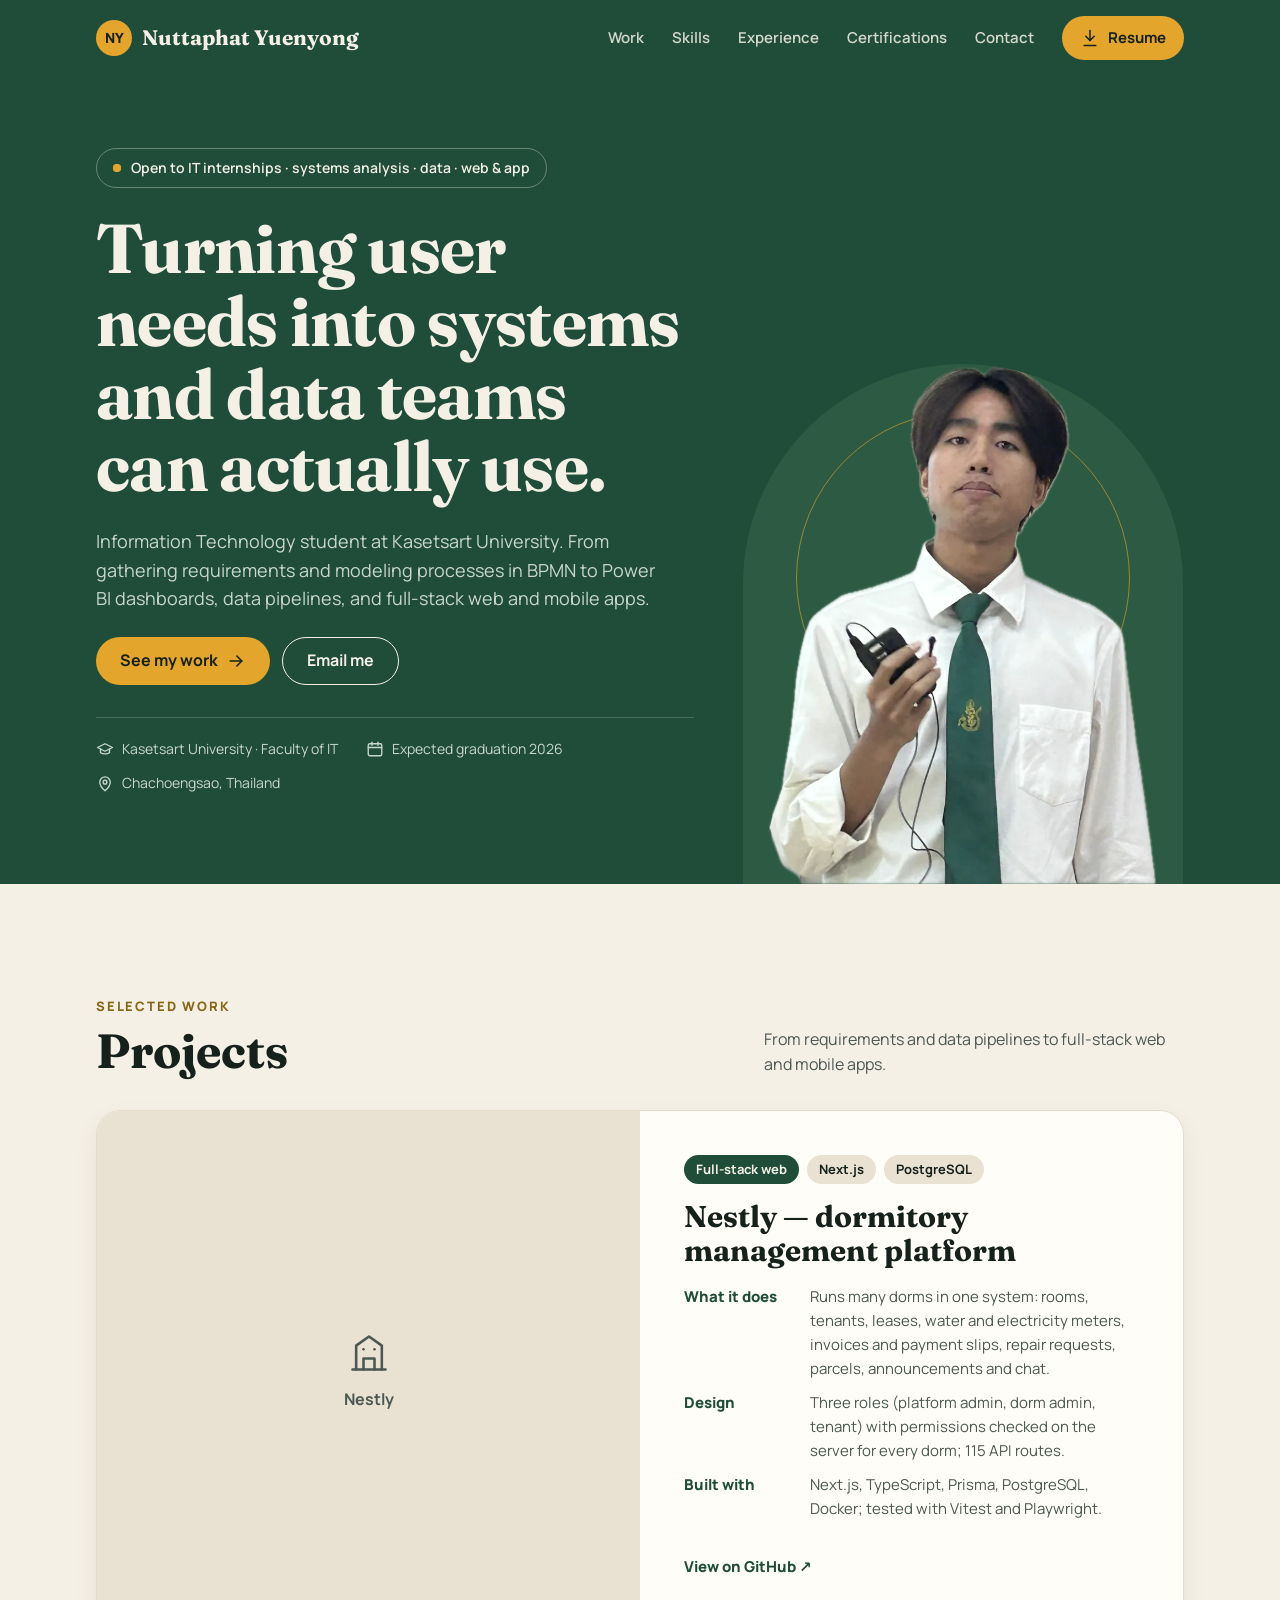
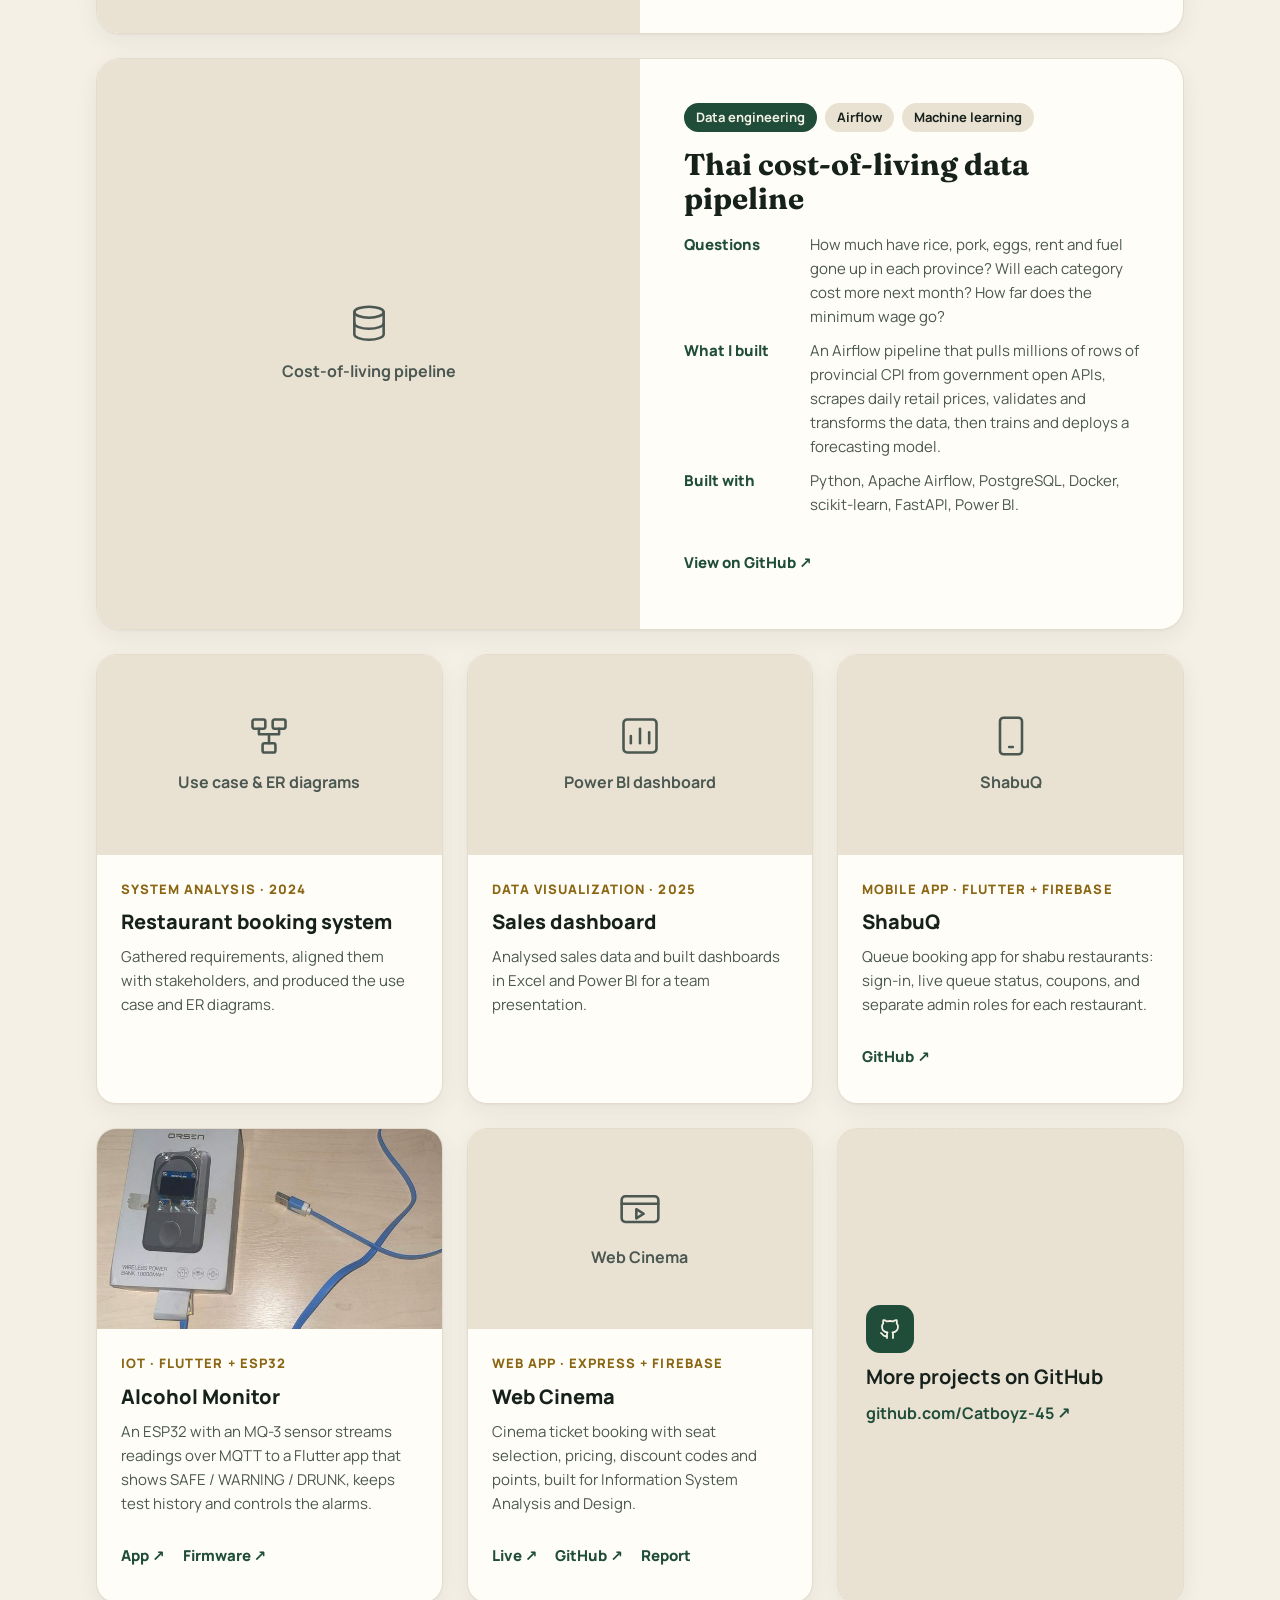
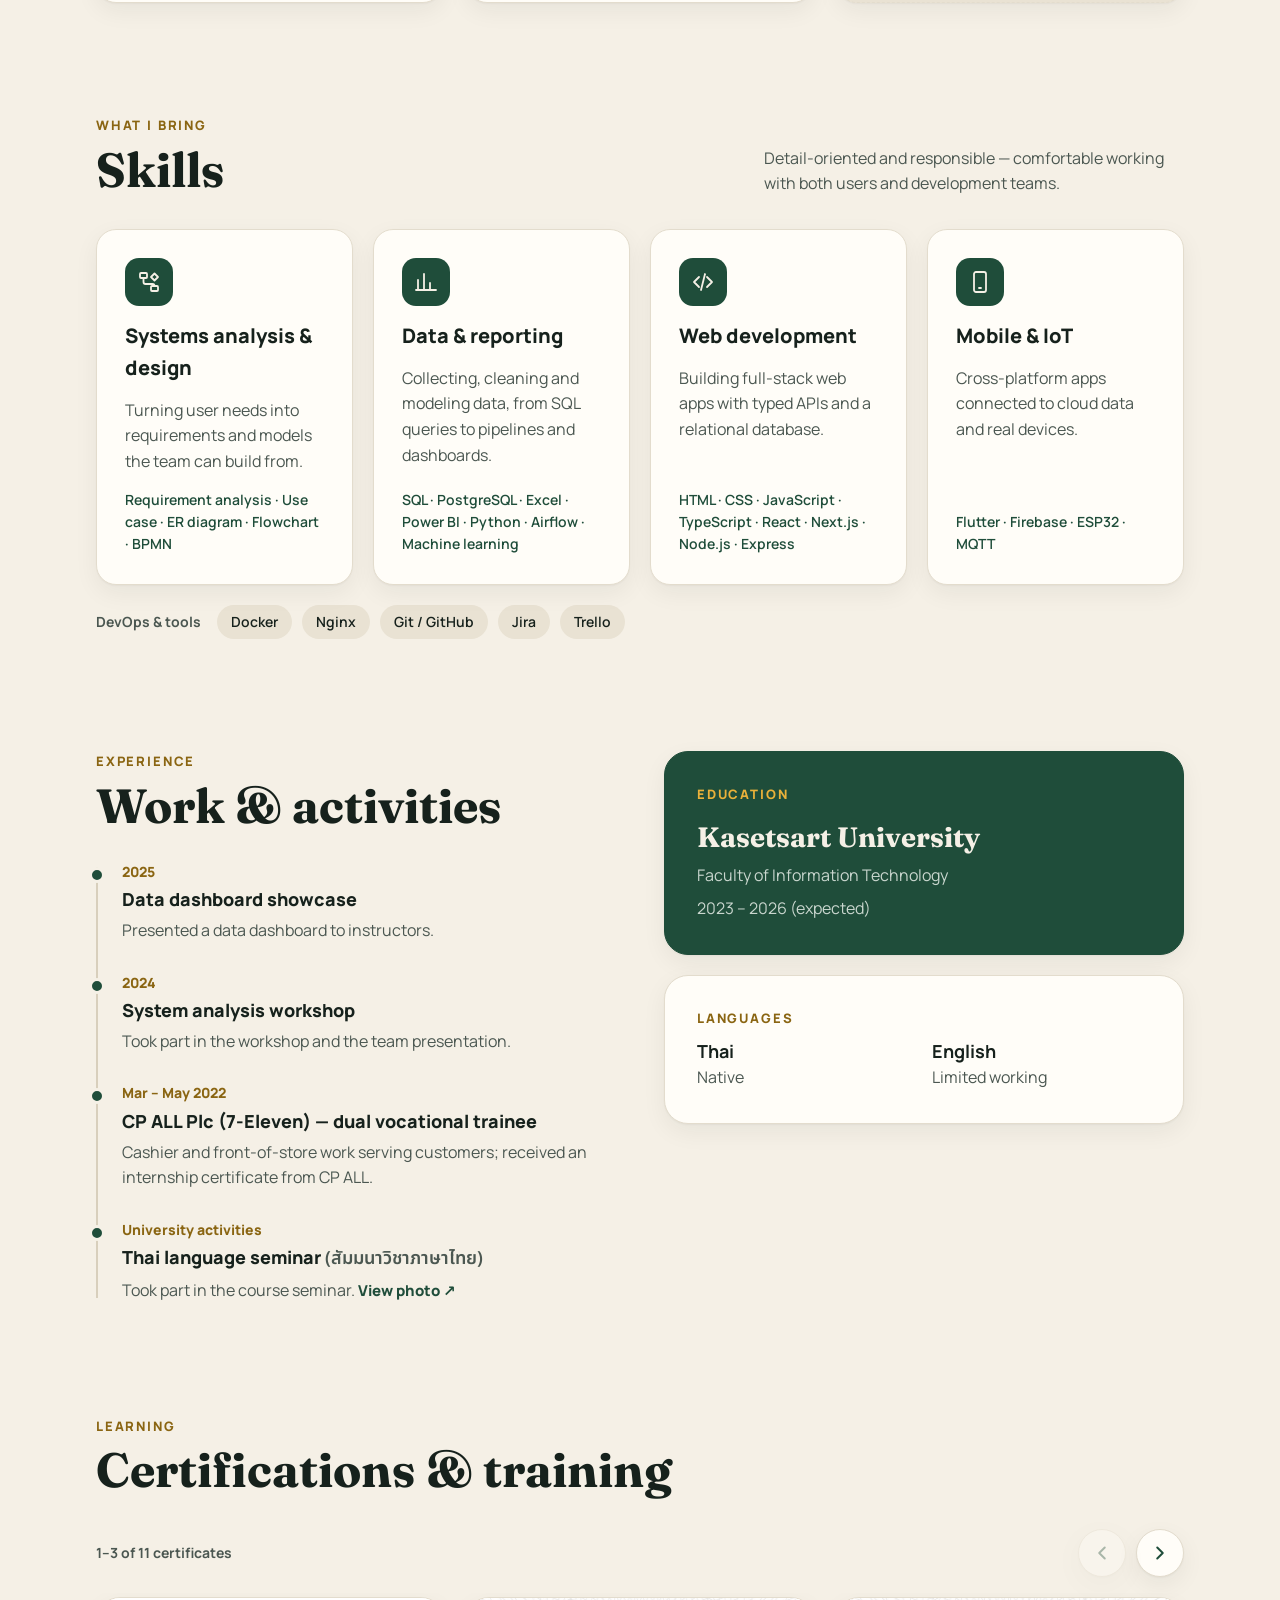
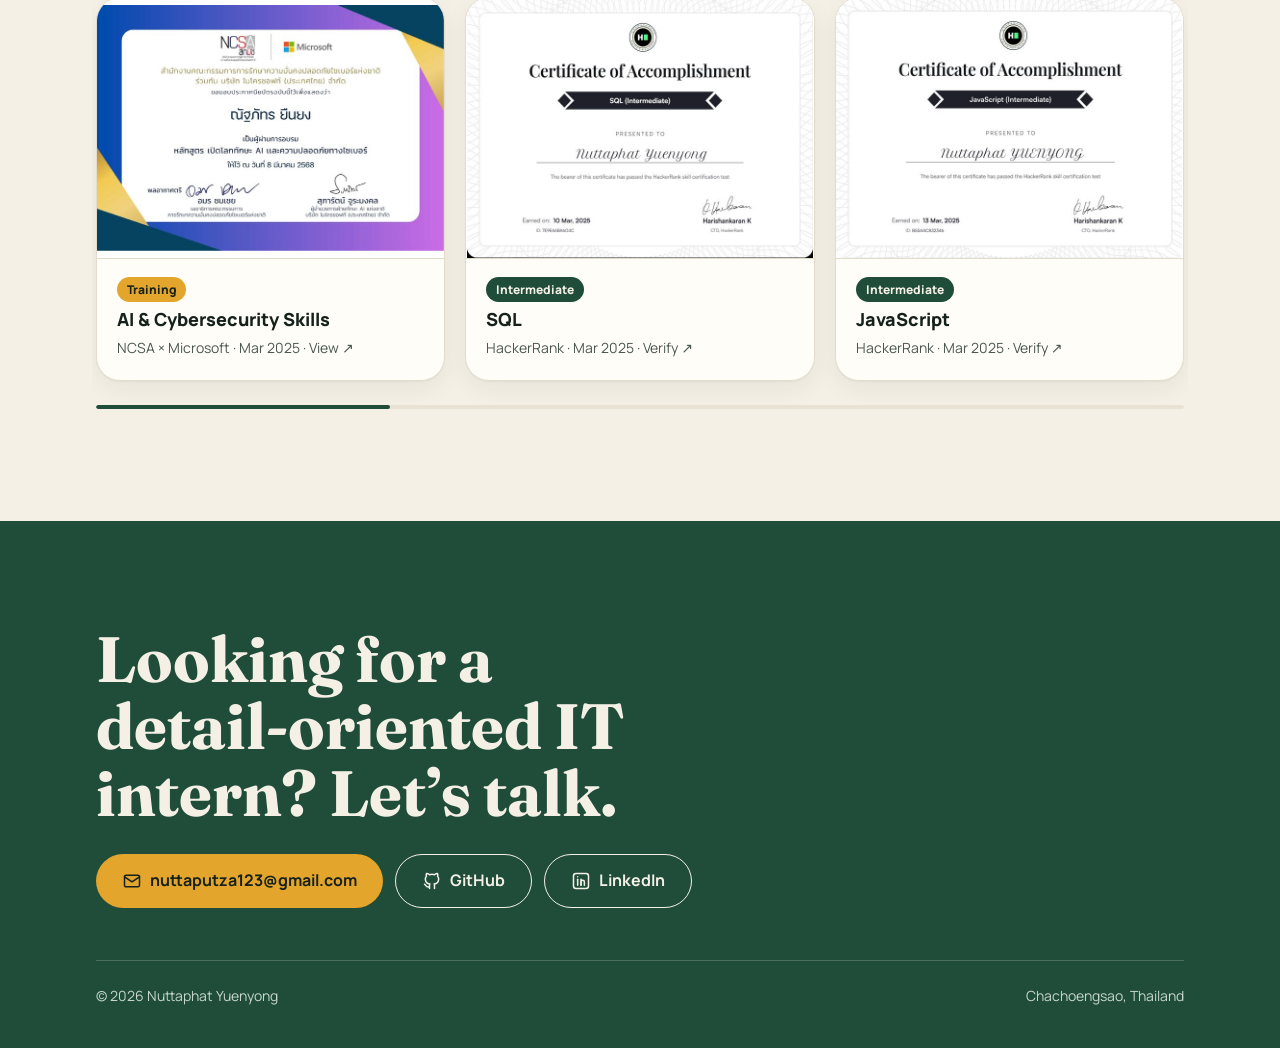
==== commit 4005b142: "Add five more HackerRank certificate images JavaScript and Node.js (Intermediate), SQL, Python and J" ====
--- a/index.html
+++ b/index.html
@@ -415,8 +415,7 @@
             <li class="cert-slide">
               <a class="card cert-slide-link" href="https://www.hackerrank.com/certificates/b55aac832346" target="_blank" rel="noopener">
                 <span class="cert-slide-media">
-                <!-- TODO: add the JavaScript (Intermediate) certificate image -->
-                <span class="cert-slide-ph" aria-hidden="true"><strong>JavaScript</strong><span>Intermediate</span></span>
+                <img src="images/cert-javascript-intermediate.jpg" alt="JavaScript (Intermediate) certificate" width="720" height="540" loading="lazy" />
                 </span>
                 <span class="cert-slide-body">
                   <span class="cert-badge cert-badge-int">Intermediate</span>
@@ -428,8 +427,7 @@
             <li class="cert-slide">
               <a class="card cert-slide-link" href="https://www.hackerrank.com/certificates/b347e137071e" target="_blank" rel="noopener">
                 <span class="cert-slide-media">
-                <!-- TODO: add the Node.js (Intermediate) certificate image -->
-                <span class="cert-slide-ph" aria-hidden="true"><strong>Node.js</strong><span>Intermediate</span></span>
+                <img src="images/cert-nodejs-intermediate.jpg" alt="Node.js (Intermediate) certificate" width="720" height="540" loading="lazy" />
                 </span>
                 <span class="cert-slide-body">
                   <span class="cert-badge cert-badge-int">Intermediate</span>
@@ -454,8 +452,7 @@
             <li class="cert-slide">
               <a class="card cert-slide-link" href="https://www.hackerrank.com/certificates/db57889ee4a3" target="_blank" rel="noopener">
                 <span class="cert-slide-media">
-                <!-- TODO: add the SQL (Basic) certificate image -->
-                <span class="cert-slide-ph" aria-hidden="true"><strong>SQL</strong><span>Basic</span></span>
+                <img src="images/cert-sql-basic.jpg" alt="SQL (Basic) certificate" width="720" height="540" loading="lazy" />
                 </span>
                 <span class="cert-slide-body">
                   <span class="cert-badge">Basic</span>
@@ -491,8 +488,7 @@
             <li class="cert-slide">
               <a class="card cert-slide-link" href="https://www.hackerrank.com/certificates/fe87475e85b6" target="_blank" rel="noopener">
                 <span class="cert-slide-media">
-                <!-- TODO: add the Python (Basic) certificate image -->
-                <span class="cert-slide-ph" aria-hidden="true"><strong>Python</strong><span>Basic</span></span>
+                <img src="images/cert-python-basic.jpg" alt="Python (Basic) certificate" width="720" height="540" loading="lazy" />
                 </span>
                 <span class="cert-slide-body">
                   <span class="cert-badge">Basic</span>
@@ -504,8 +500,7 @@
             <li class="cert-slide">
               <a class="card cert-slide-link" href="https://www.hackerrank.com/certificates/c6fc76d8fc4a" target="_blank" rel="noopener">
                 <span class="cert-slide-media">
-                <!-- TODO: add the Java (Basic) certificate image -->
-                <span class="cert-slide-ph" aria-hidden="true"><strong>Java</strong><span>Basic</span></span>
+                <img src="images/cert-java-basic.jpg" alt="Java (Basic) certificate" width="720" height="540" loading="lazy" />
                 </span>
                 <span class="cert-slide-body">
                   <span class="cert-badge">Basic</span>
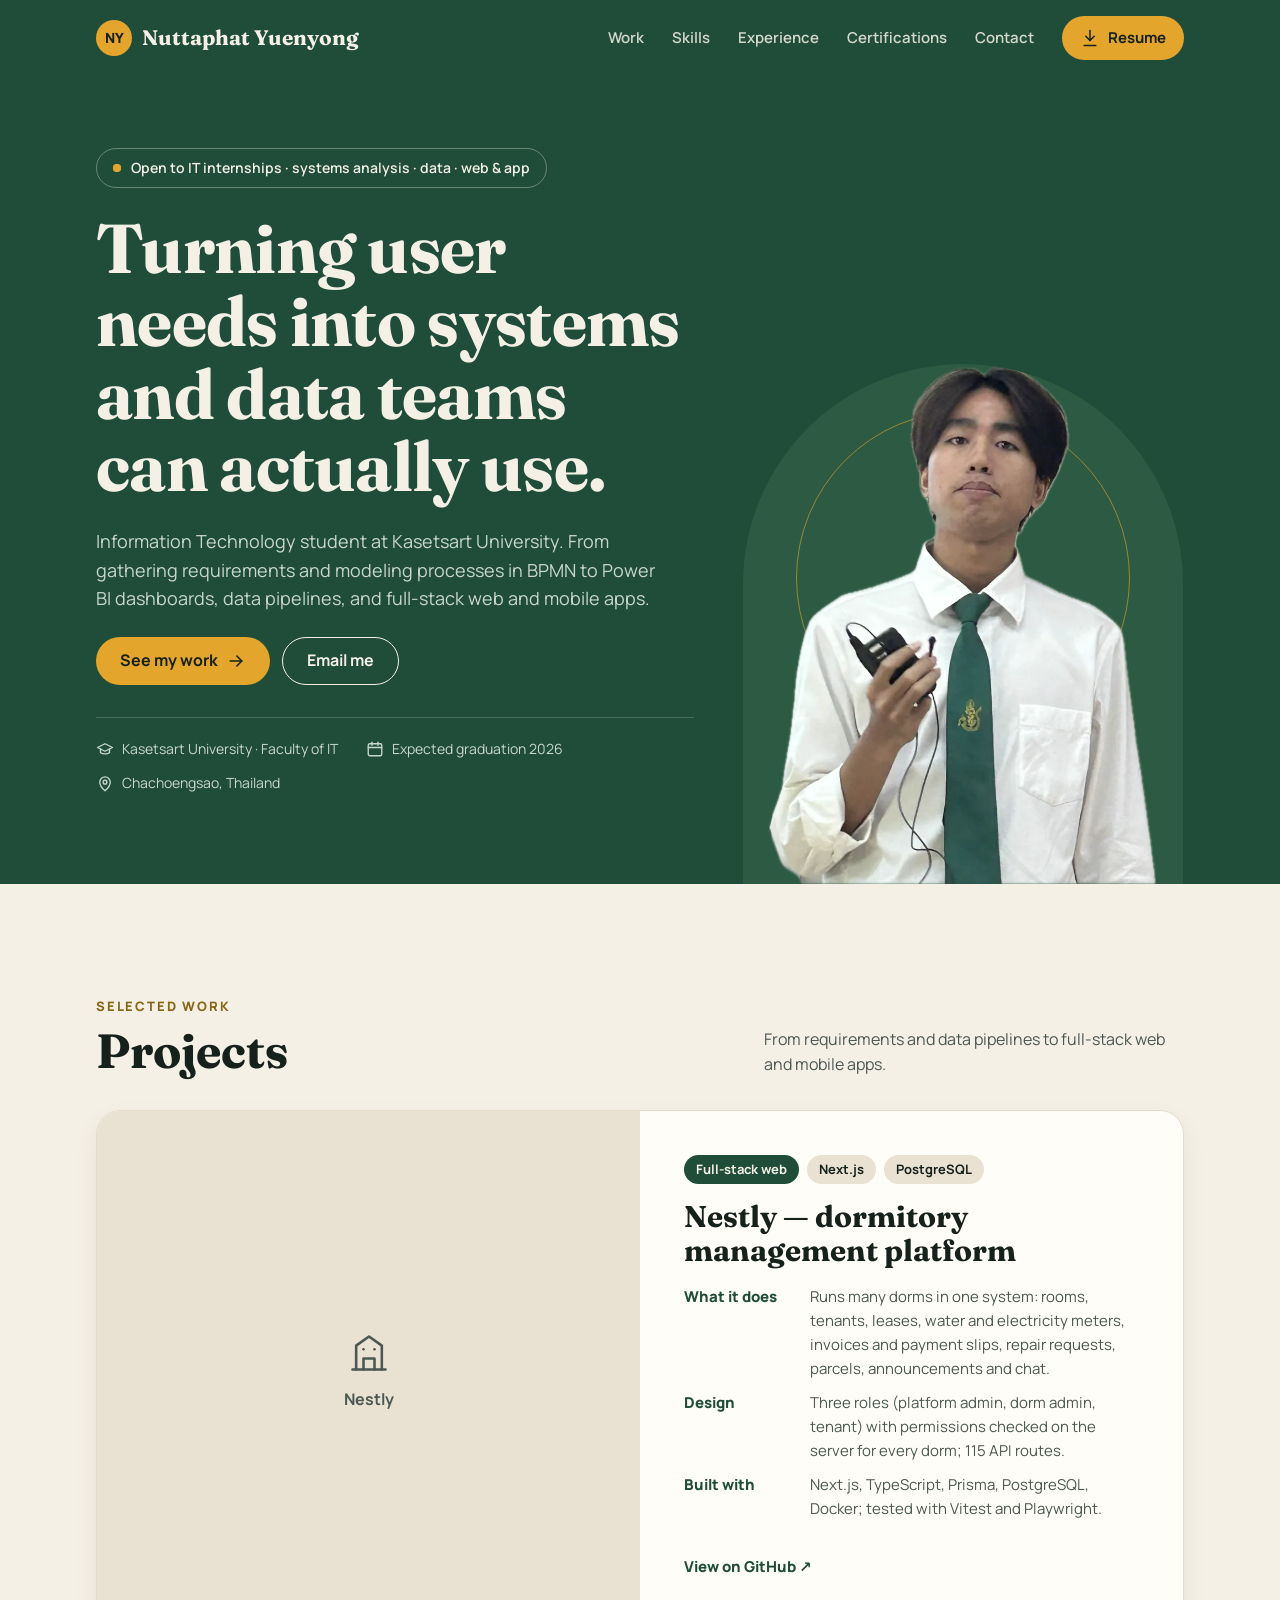
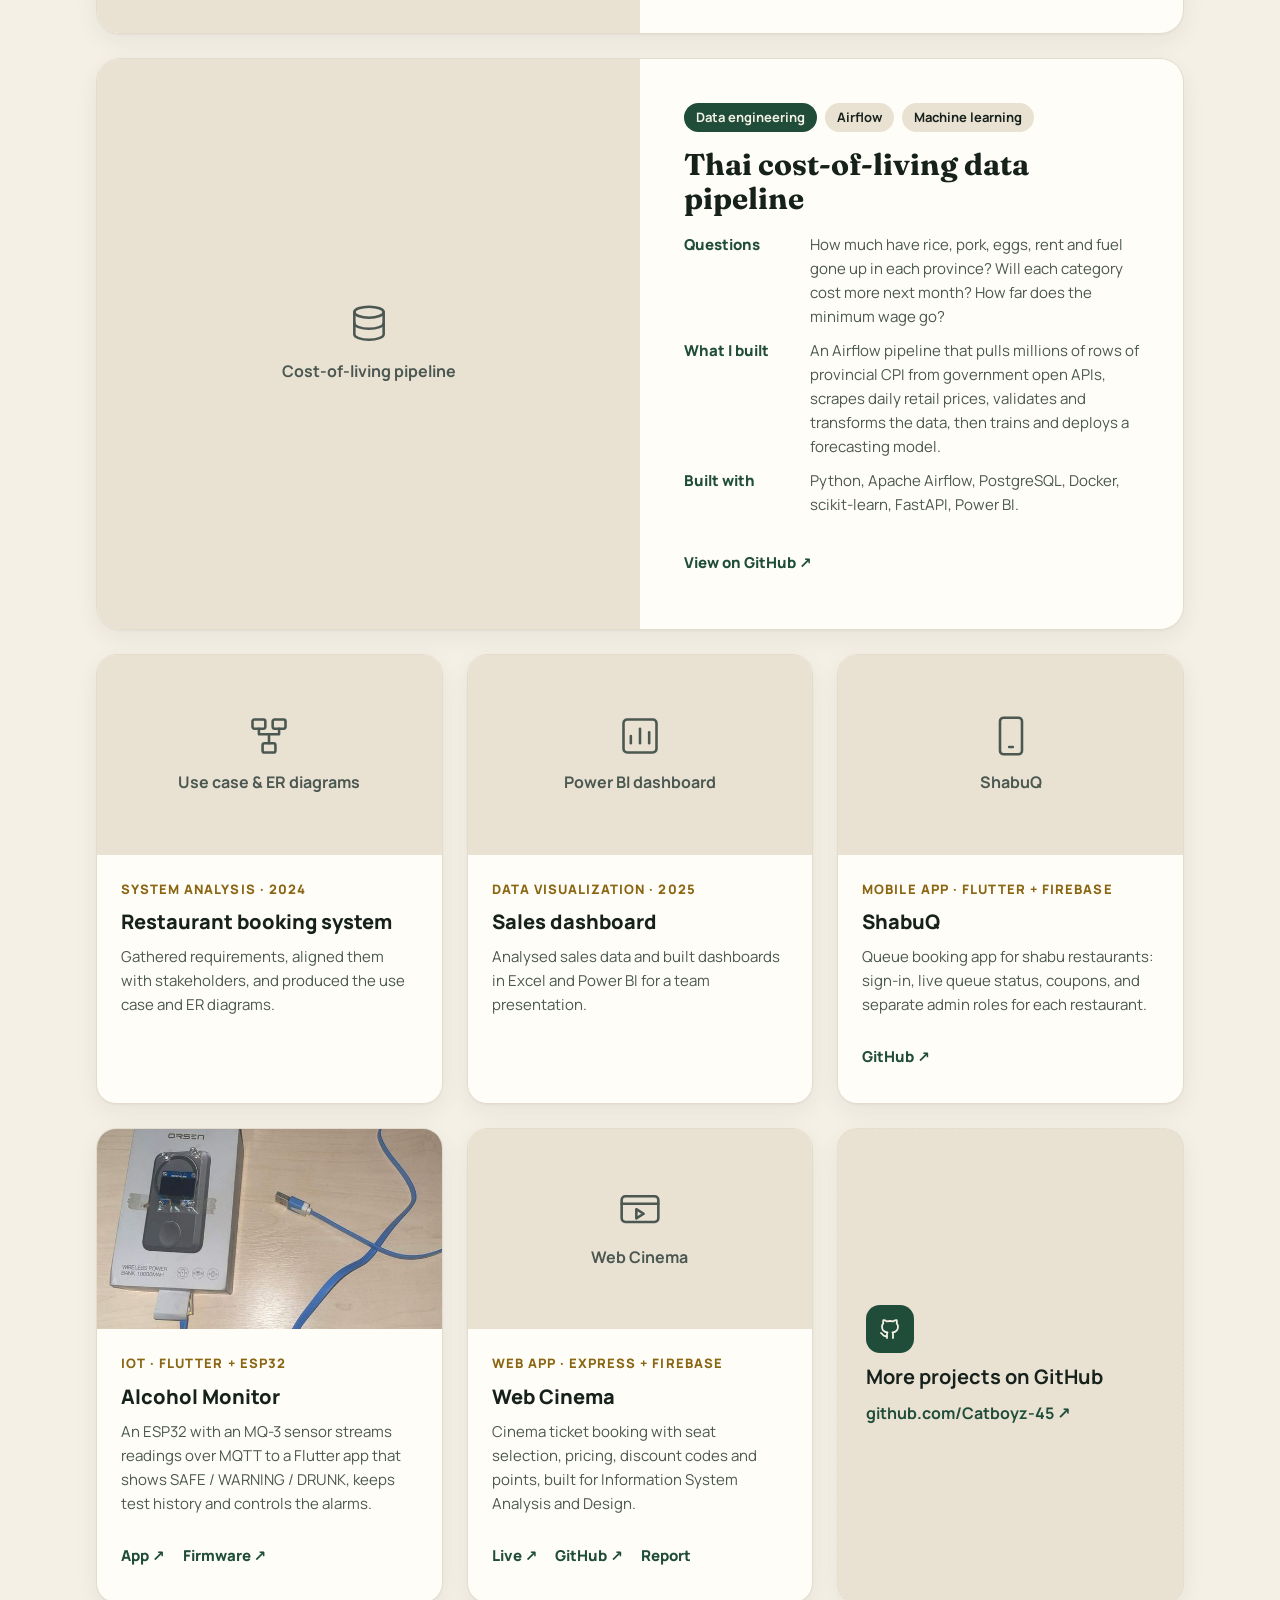
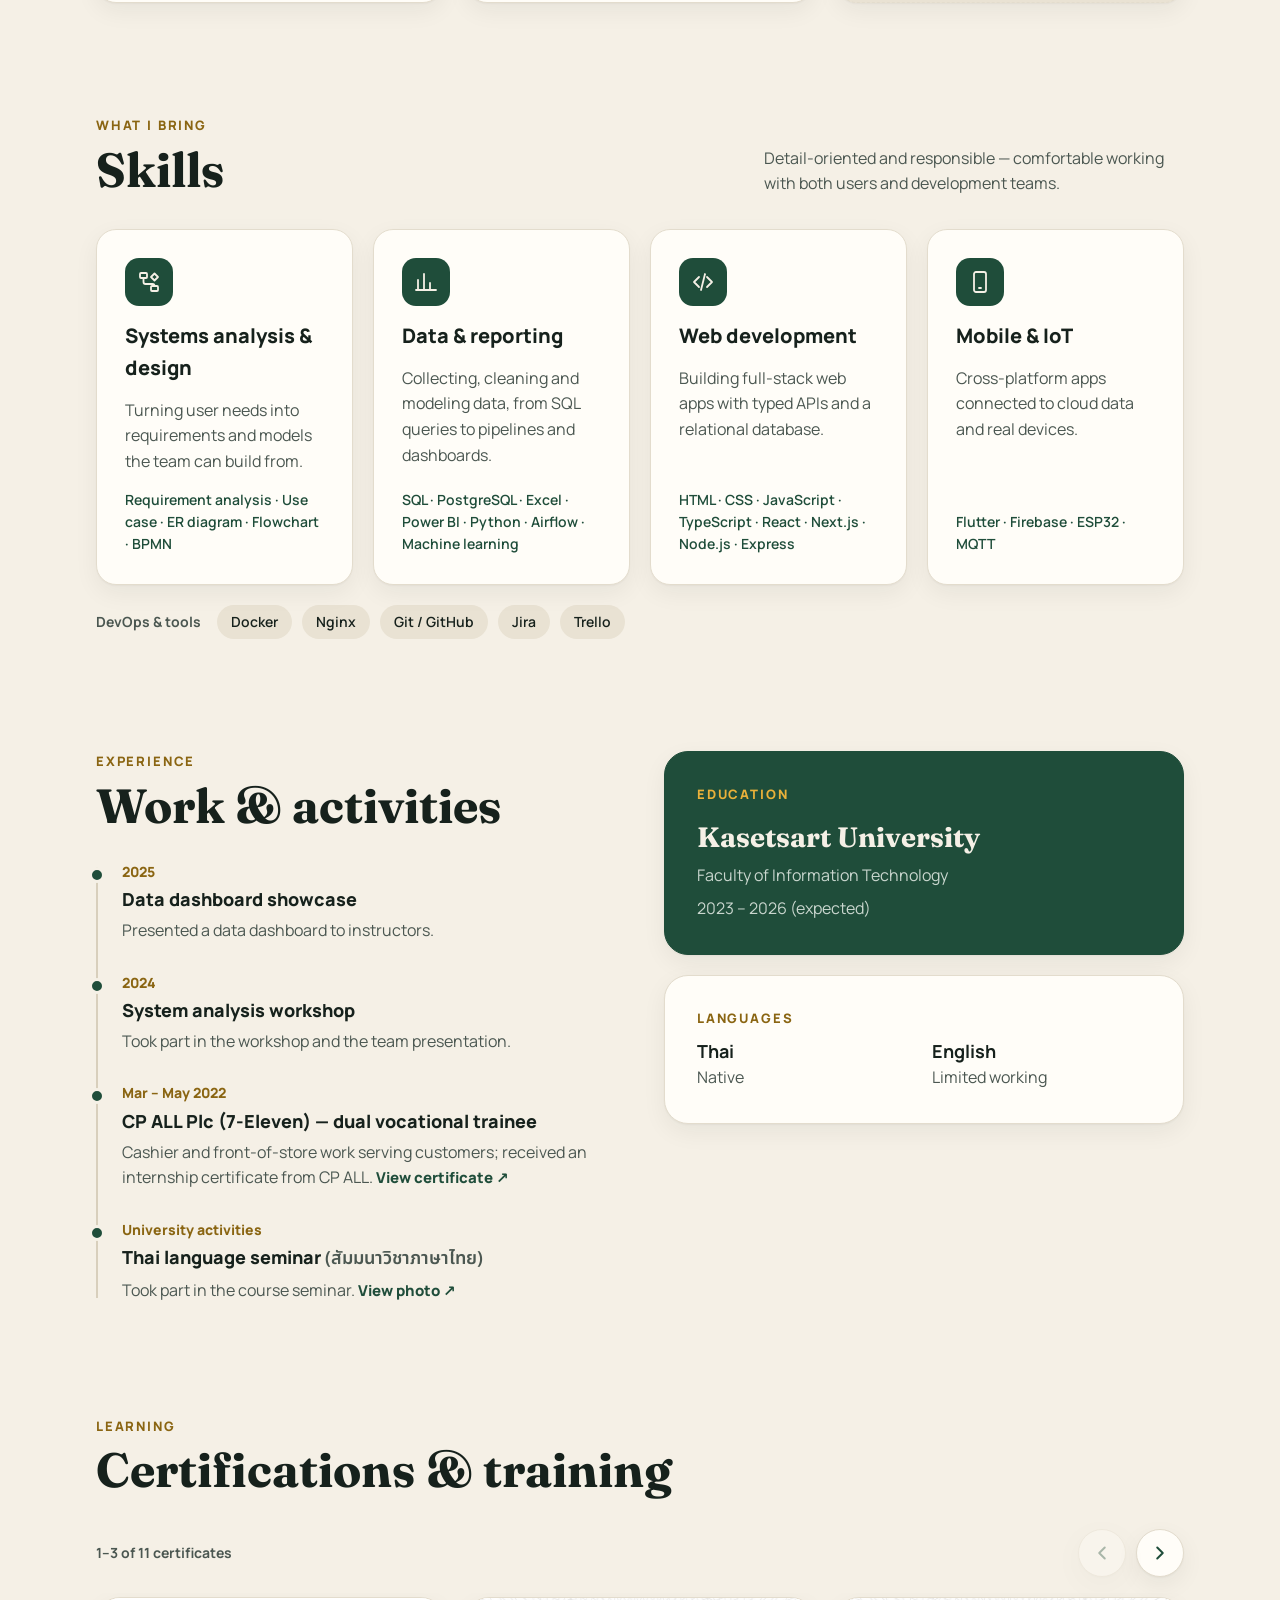
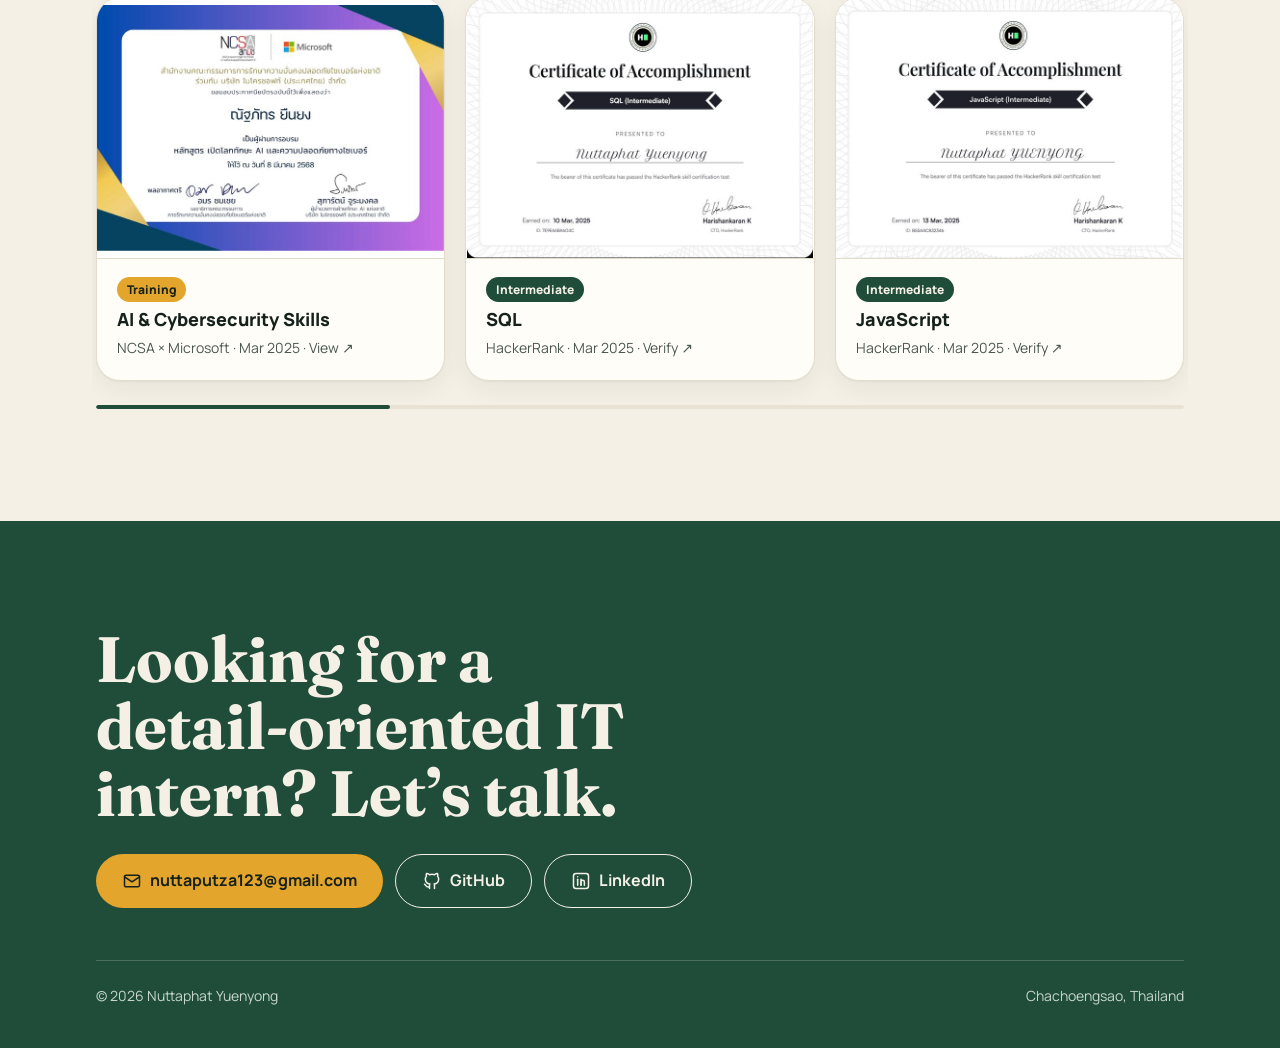
==== commit 59683db8: "Add Angular certificate image and CP ALL internship letter All 11 certificate slides now show the re" ====
--- a/index.html
+++ b/index.html
@@ -338,7 +338,7 @@
               <li data-reveal>
                 <p class="timeline-year">Mar – May 2022</p>
                 <h3>CP ALL Plc (7-Eleven) — dual vocational trainee</h3>
-                <p>Cashier and front-of-store work serving customers; received an internship certificate from CP ALL.</p>
+                <p>Cashier and front-of-store work serving customers; received an internship certificate from CP ALL. <a class="text-link" href="cpall-internship-certificate.pdf" target="_blank" rel="noopener">View certificate ↗</a></p>
               </li>
               <li data-reveal>
                 <p class="timeline-year">University activities</p>
@@ -439,8 +439,7 @@
             <li class="cert-slide">
               <a class="card cert-slide-link" href="https://www.hackerrank.com/certificates/b897d0a8d347" target="_blank" rel="noopener">
                 <span class="cert-slide-media">
-                <!-- TODO: add the Angular (Intermediate) certificate image -->
-                <span class="cert-slide-ph" aria-hidden="true"><strong>Angular</strong><span>Intermediate</span></span>
+                <img src="images/cert-angular-intermediate.jpg" alt="Angular (Intermediate) certificate" width="720" height="540" loading="lazy" />
                 </span>
                 <span class="cert-slide-body">
                   <span class="cert-badge cert-badge-int">Intermediate</span>
--- a/styles.css
+++ b/styles.css
@@ -1088,30 +1088,6 @@
 
 .cert-slide-link:hover .cert-slide-media img {
   transform: scale(1.04);
-}
-
-.cert-slide-ph {
-  height: 100%;
-  display: flex;
-  flex-direction: column;
-  align-items: center;
-  justify-content: center;
-  gap: 6px;
-  background: var(--cream-deep);
-  color: var(--green-800);
-}
-
-.cert-slide-ph strong {
-  font-family: "Fraunces", Georgia, serif;
-  font-size: 30px;
-}
-
-.cert-slide-ph span {
-  font-size: 13px;
-  font-weight: 800;
-  letter-spacing: 0.12em;
-  text-transform: uppercase;
-  color: var(--muted);
 }
 
 .cert-slide-body {
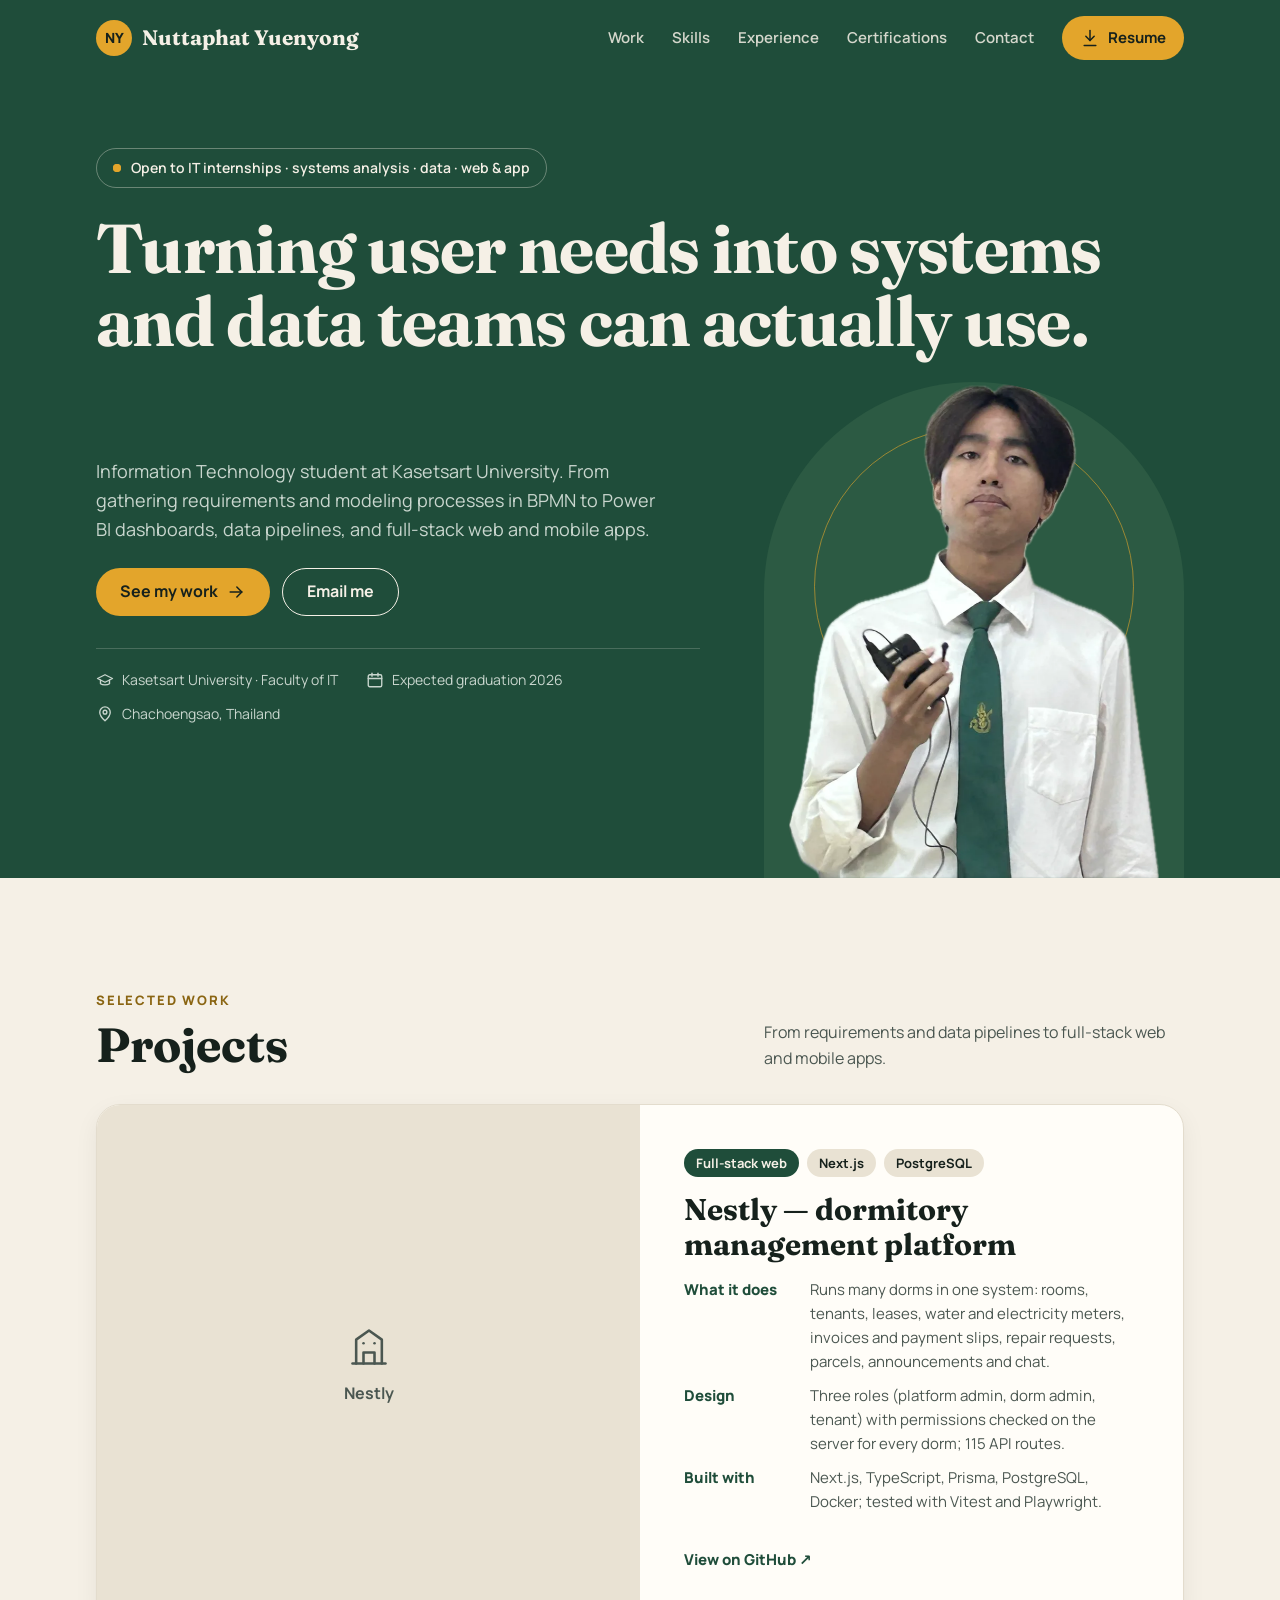
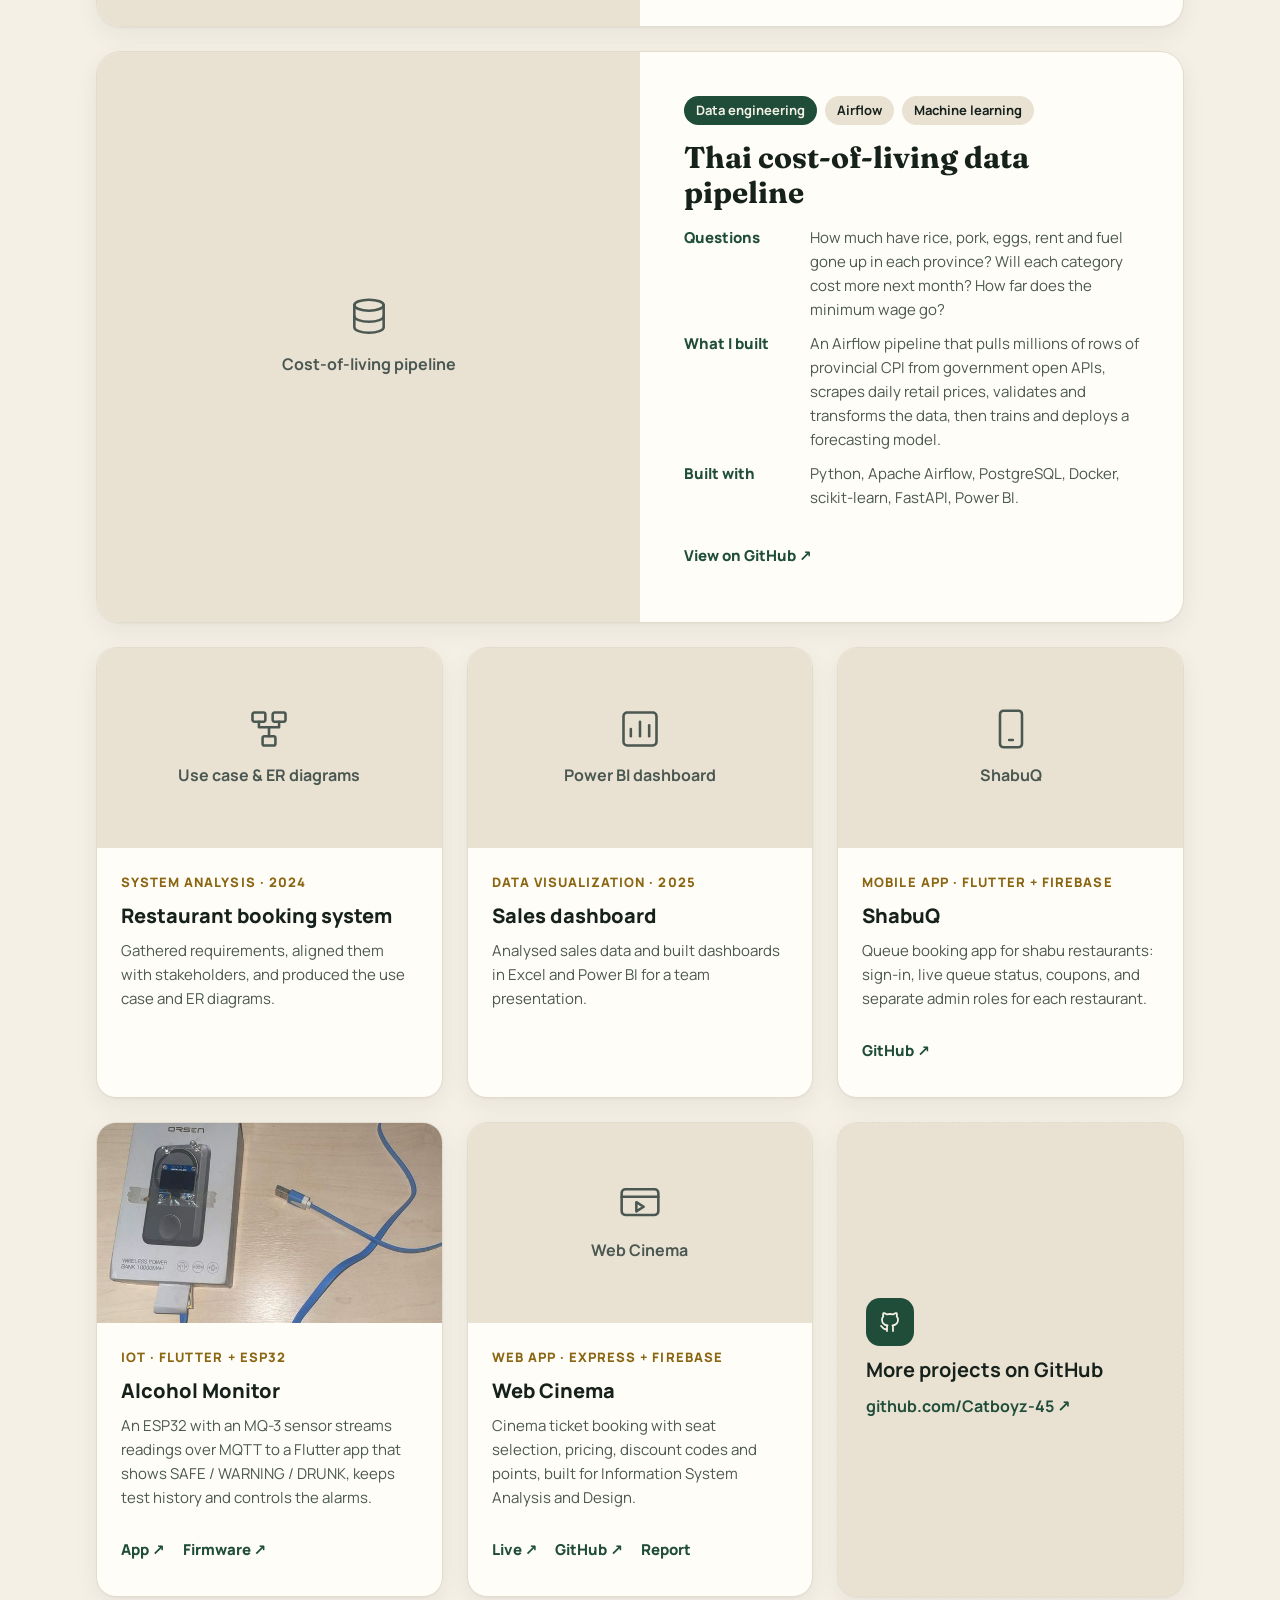
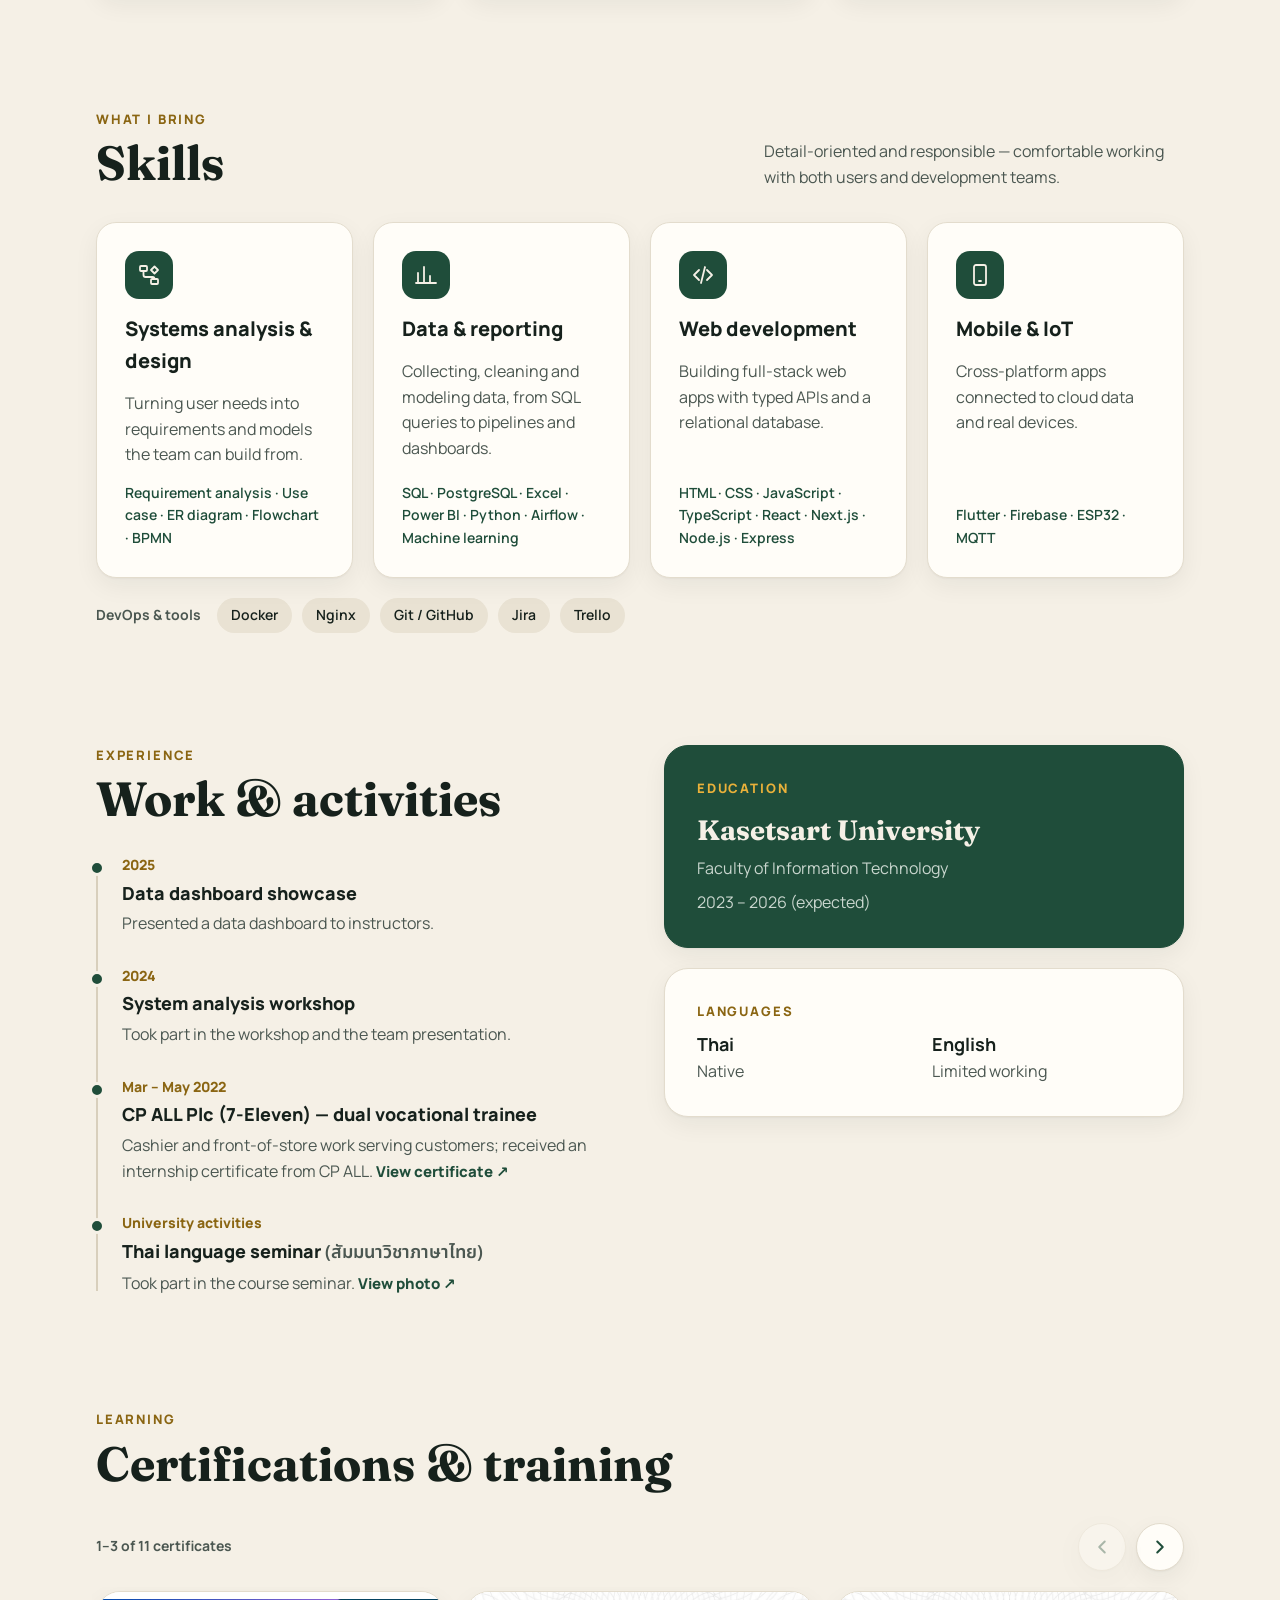
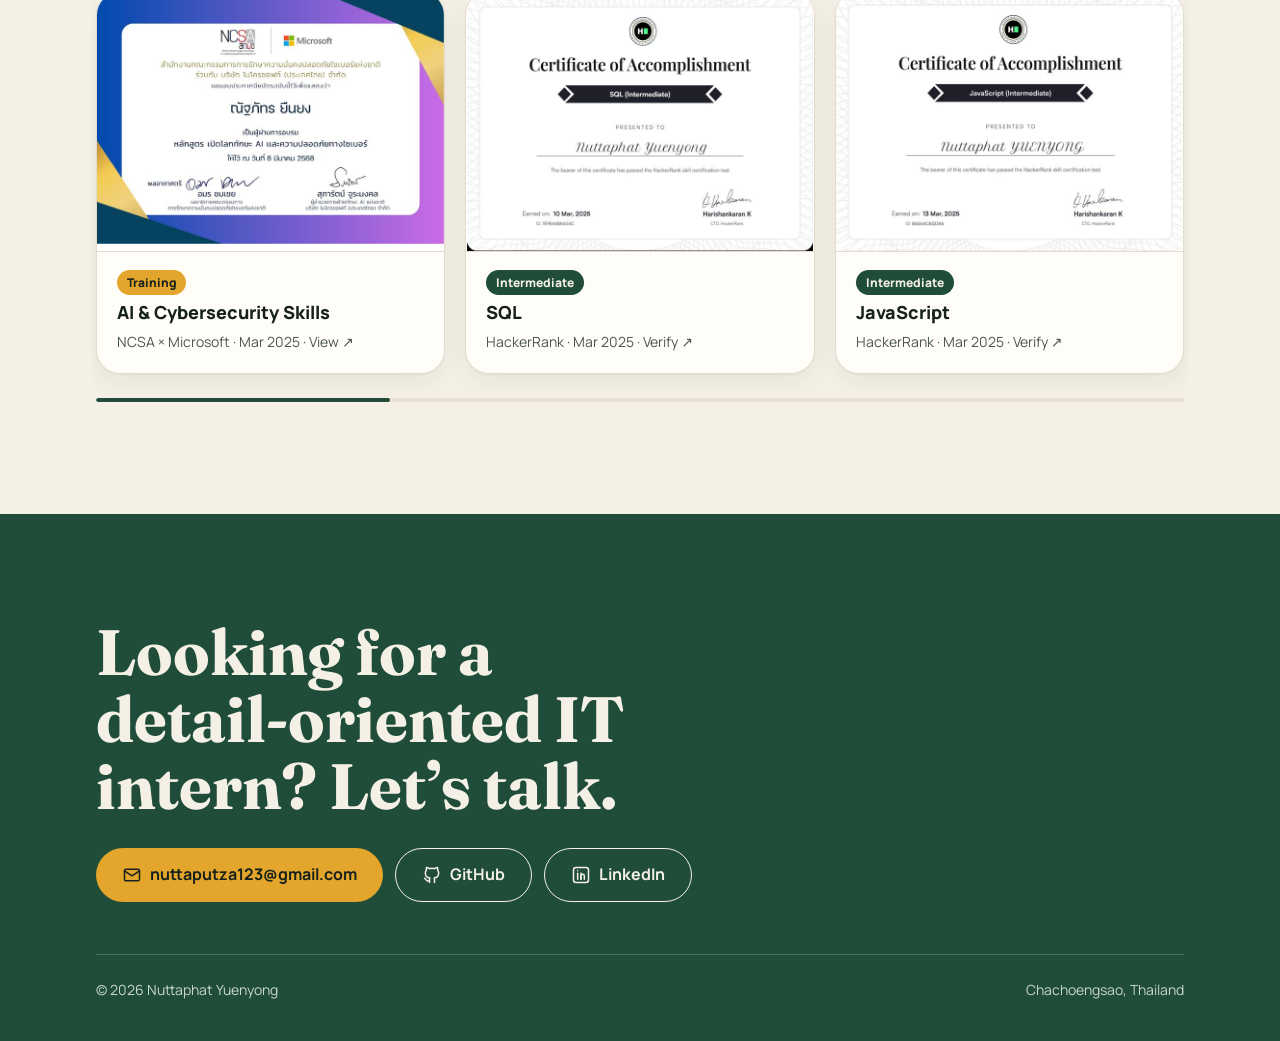
==== commit d2d83dd8: "Run the hero headline across the full width The headline wrapped to five lines in a narrow column, l" ====
--- a/index.html
+++ b/index.html
@@ -61,12 +61,15 @@
       <!-- HERO -->
       <section class="hero" id="top">
         <div class="container hero-grid">
-          <div class="hero-copy">
+          <div class="hero-head">
             <span class="eyebrow-pill hero-in" style="--d: 0">
               <span class="pulse-dot" aria-hidden="true"></span>
               Open to IT internships · systems analysis · data · web &amp; app
             </span>
             <h1 class="hero-title hero-in" style="--d: 1">Turning user needs into systems and data teams can actually use.</h1>
+          </div>
+
+          <div class="hero-copy">
             <p class="hero-lead hero-in" style="--d: 2">
               Information Technology student at Kasetsart University. From gathering requirements and modeling
               processes in BPMN to Power BI dashboards, data pipelines, and full-stack web and mobile apps.
--- a/styles.css
+++ b/styles.css
@@ -348,17 +348,30 @@
 
 .hero-grid {
   display: grid;
-  grid-template-columns: minmax(0, 1.15fr) minmax(0, 0.85fr);
-  gap: 48px;
+  grid-template-columns: minmax(0, 1fr) minmax(0, 420px);
+  grid-template-areas:
+    "head head"
+    "copy portrait";
+  gap: 24px 64px;
   align-items: end;
   padding-top: clamp(32px, 6vw, 72px);
 }
 
-.hero-copy {
+/* the headline runs the full width, above the copy and the portrait */
+.hero-head {
+  grid-area: head;
   display: flex;
   flex-direction: column;
   gap: 24px;
-  padding-bottom: clamp(40px, 7vw, 96px);
+}
+
+.hero-copy {
+  grid-area: copy;
+  align-self: center;
+  display: flex;
+  flex-direction: column;
+  gap: 24px;
+  padding-bottom: clamp(32px, 6vw, 88px);
 }
 
 .eyebrow-pill {
@@ -435,6 +448,7 @@
 }
 
 .hero-portrait {
+  grid-area: portrait;
   position: relative;
   justify-self: center;
   width: min(100%, 440px);
@@ -1360,6 +1374,10 @@
   }
 
   .hero-grid {
+    grid-template-areas:
+      "head"
+      "copy"
+      "portrait";
     gap: 32px;
   }
 
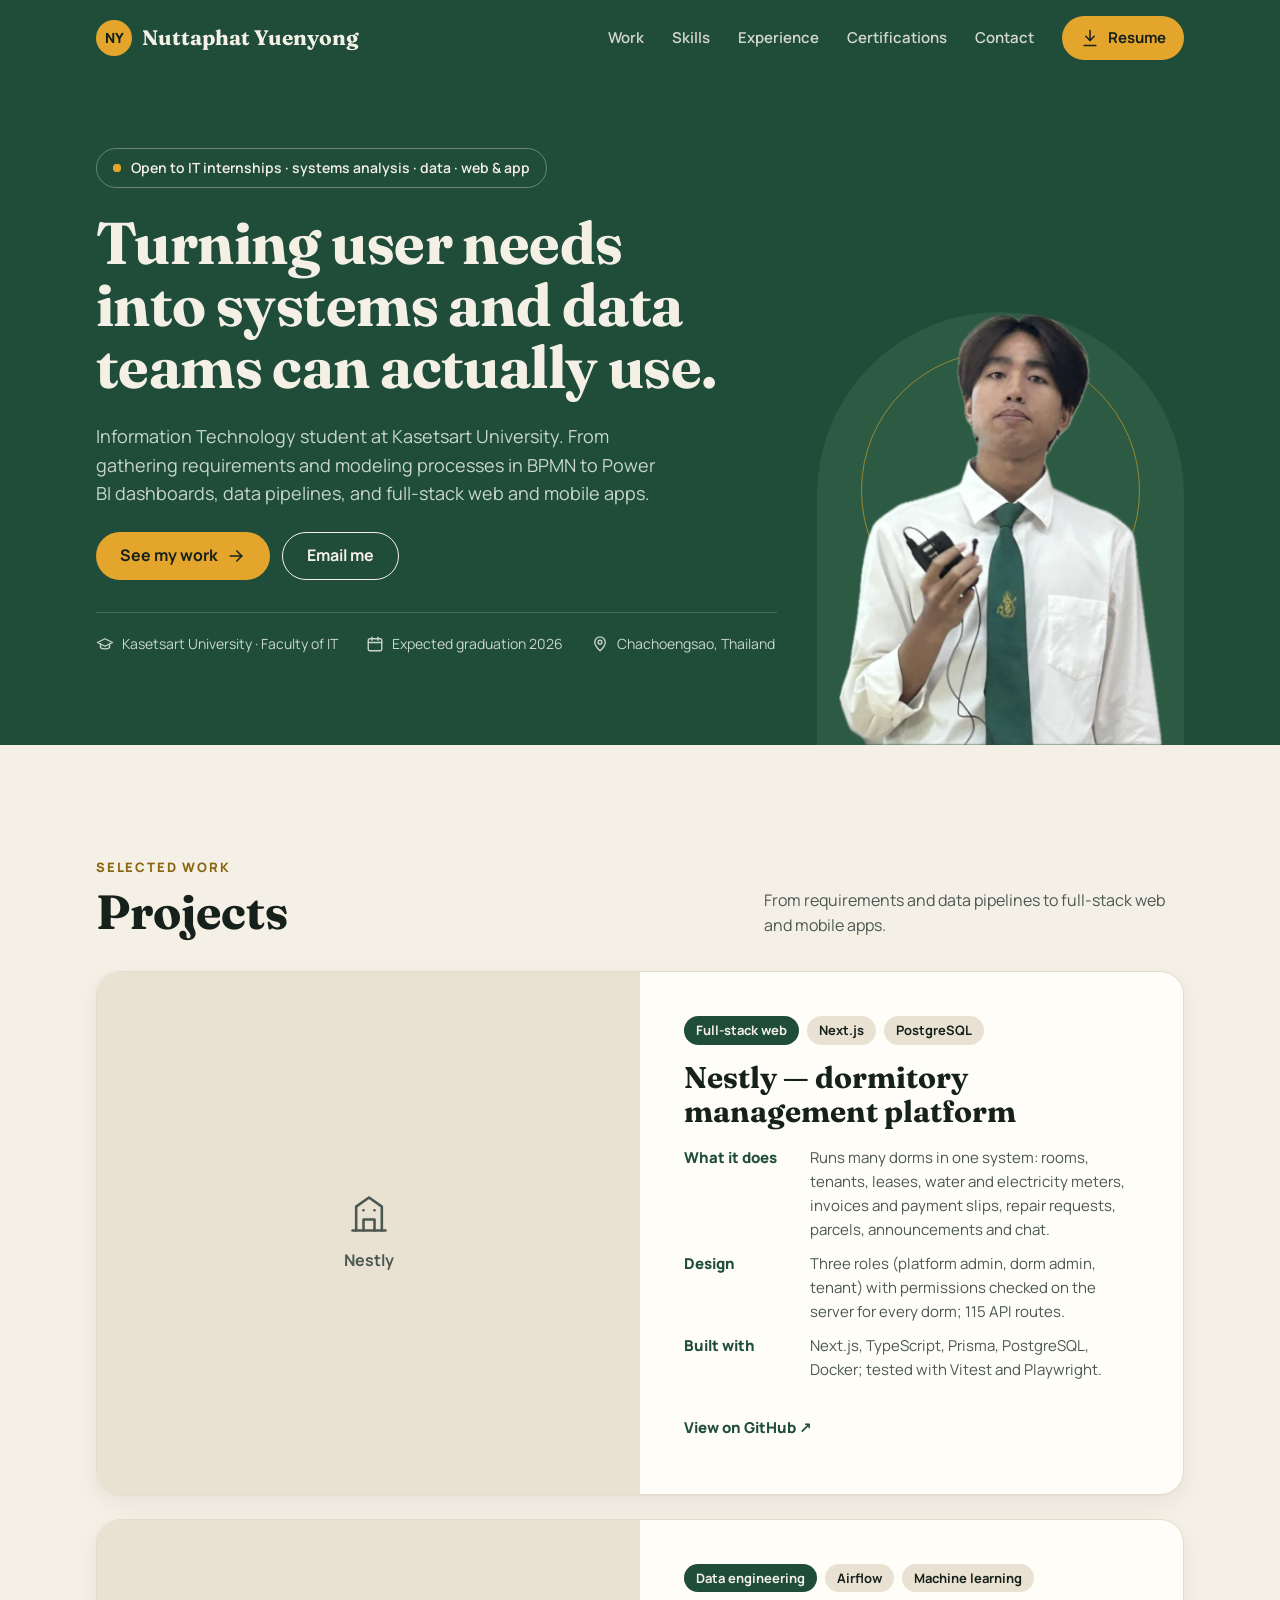
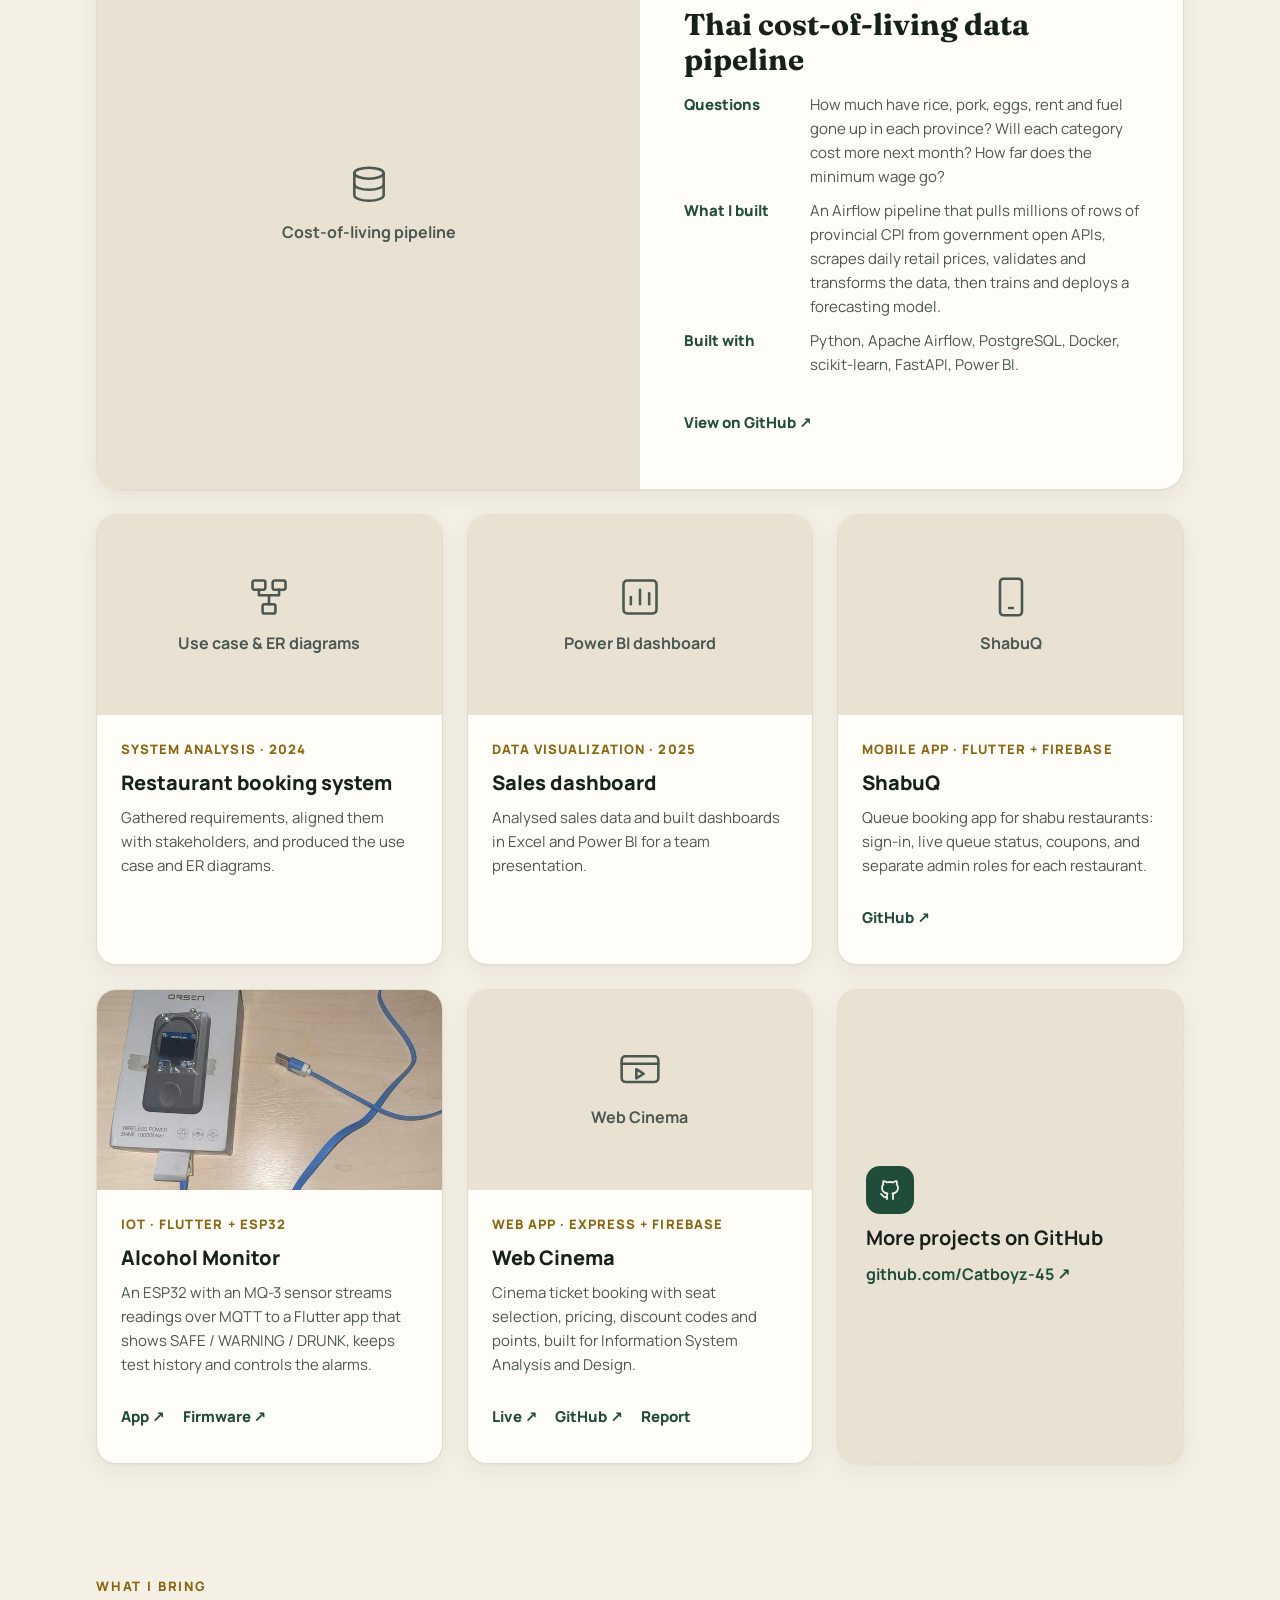
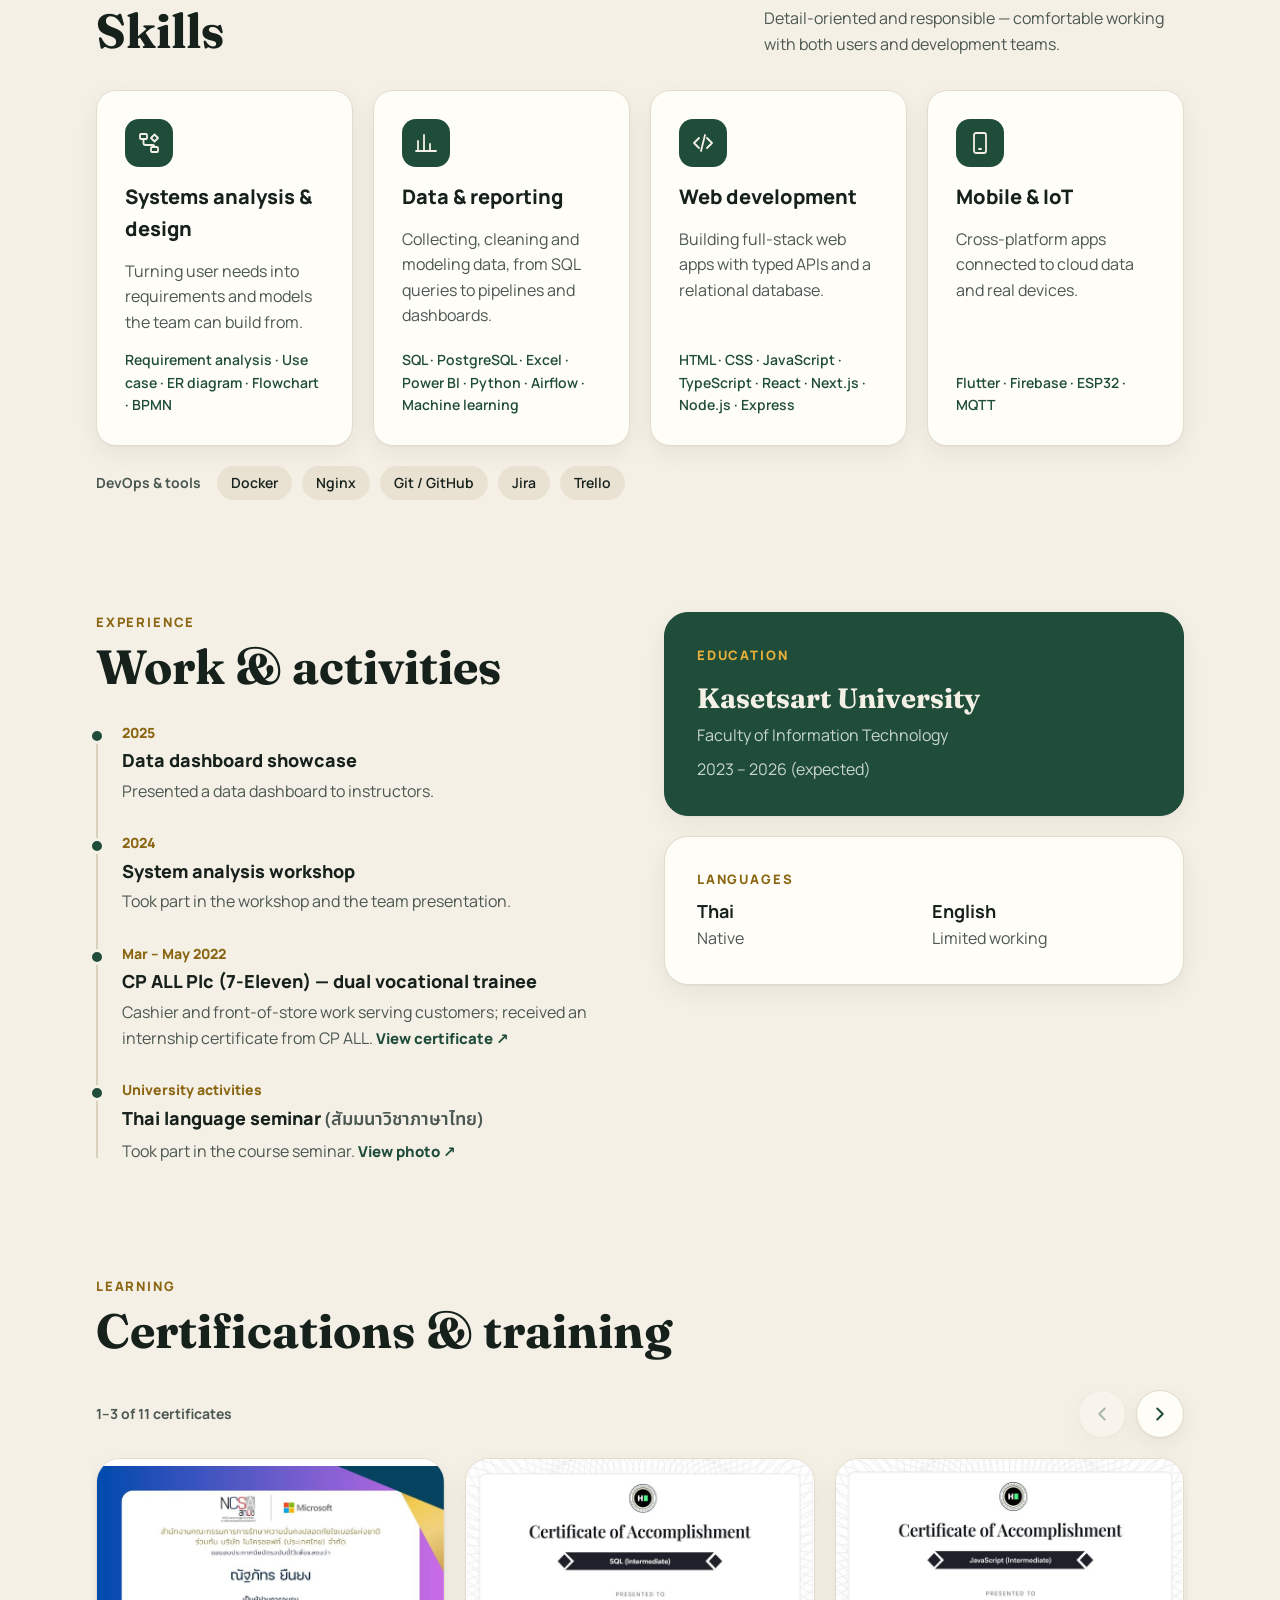
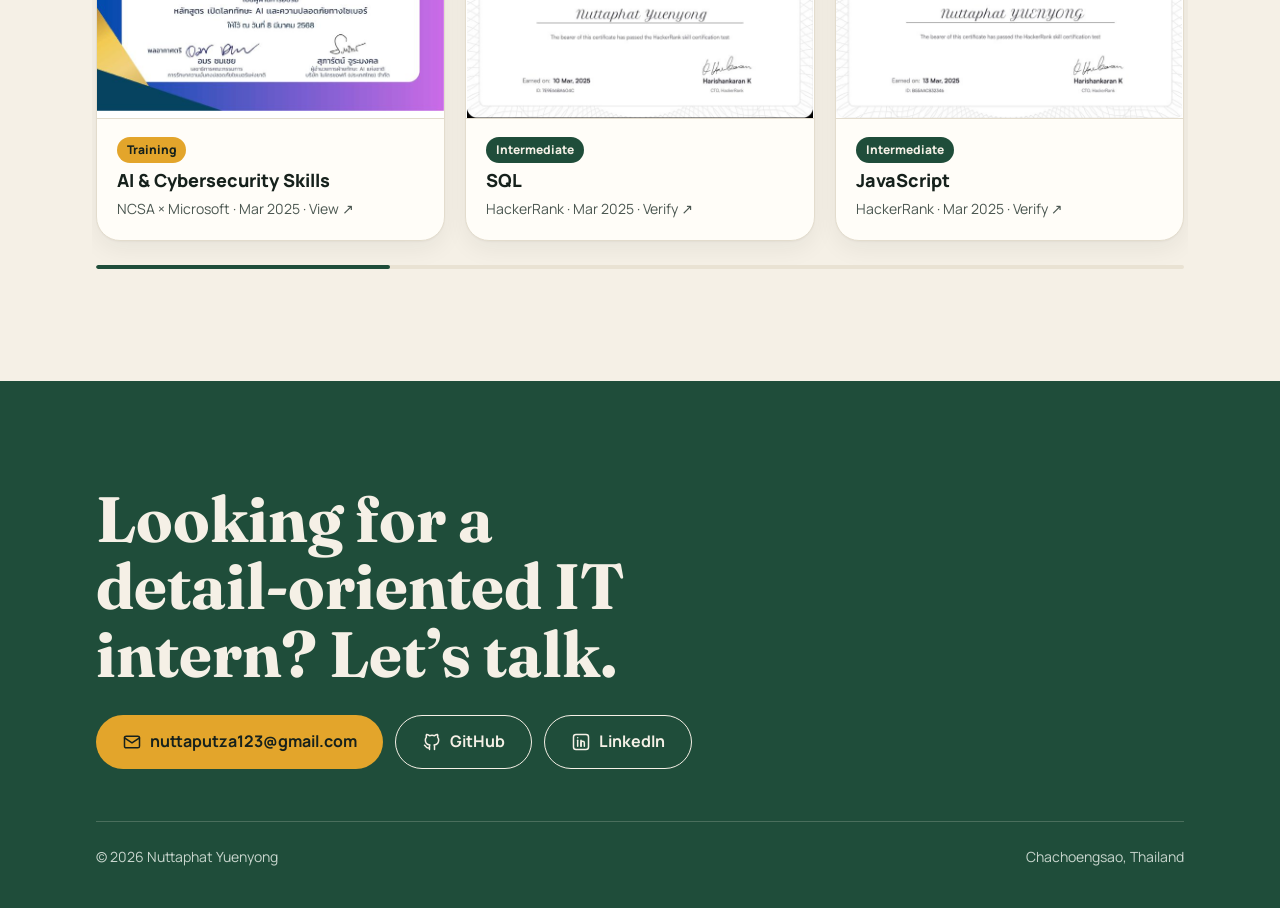
==== commit 6797cb08: "Use a three-line hero headline beside the portrait Replaces the full-width headline layout. The copy" ====
--- a/index.html
+++ b/index.html
@@ -61,15 +61,12 @@
       <!-- HERO -->
       <section class="hero" id="top">
         <div class="container hero-grid">
-          <div class="hero-head">
+          <div class="hero-copy">
             <span class="eyebrow-pill hero-in" style="--d: 0">
               <span class="pulse-dot" aria-hidden="true"></span>
               Open to IT internships · systems analysis · data · web &amp; app
             </span>
             <h1 class="hero-title hero-in" style="--d: 1">Turning user needs into systems and data teams can actually use.</h1>
-          </div>
-
-          <div class="hero-copy">
             <p class="hero-lead hero-in" style="--d: 2">
               Information Technology student at Kasetsart University. From gathering requirements and modeling
               processes in BPMN to Power BI dashboards, data pipelines, and full-stack web and mobile apps.
--- a/styles.css
+++ b/styles.css
@@ -348,30 +348,17 @@
 
 .hero-grid {
   display: grid;
-  grid-template-columns: minmax(0, 1fr) minmax(0, 420px);
-  grid-template-areas:
-    "head head"
-    "copy portrait";
-  gap: 24px 64px;
+  grid-template-columns: minmax(0, 1.3fr) minmax(0, 0.7fr);
+  gap: 40px;
   align-items: end;
   padding-top: clamp(32px, 6vw, 72px);
 }
 
-/* the headline runs the full width, above the copy and the portrait */
-.hero-head {
-  grid-area: head;
+.hero-copy {
   display: flex;
   flex-direction: column;
   gap: 24px;
-}
-
-.hero-copy {
-  grid-area: copy;
-  align-self: center;
-  display: flex;
-  flex-direction: column;
-  gap: 24px;
-  padding-bottom: clamp(32px, 6vw, 88px);
+  padding-bottom: clamp(40px, 7vw, 96px);
 }
 
 .eyebrow-pill {
@@ -406,7 +393,7 @@
 .hero-title {
   font-family: "Fraunces", Georgia, serif;
   font-weight: 700;
-  font-size: clamp(40px, 5.4vw, 72px);
+  font-size: clamp(40px, 4.6vw, 62px);
   line-height: 1.05;
   letter-spacing: -0.01em;
   text-wrap: balance;
@@ -448,10 +435,9 @@
 }
 
 .hero-portrait {
-  grid-area: portrait;
   position: relative;
   justify-self: center;
-  width: min(100%, 440px);
+  width: min(100%, 480px);
   aspect-ratio: 440 / 520;
   border-radius: 220px 220px 0 0;
   background: var(--green-700);
@@ -1374,10 +1360,6 @@
   }
 
   .hero-grid {
-    grid-template-areas:
-      "head"
-      "copy"
-      "portrait";
     gap: 32px;
   }
 
